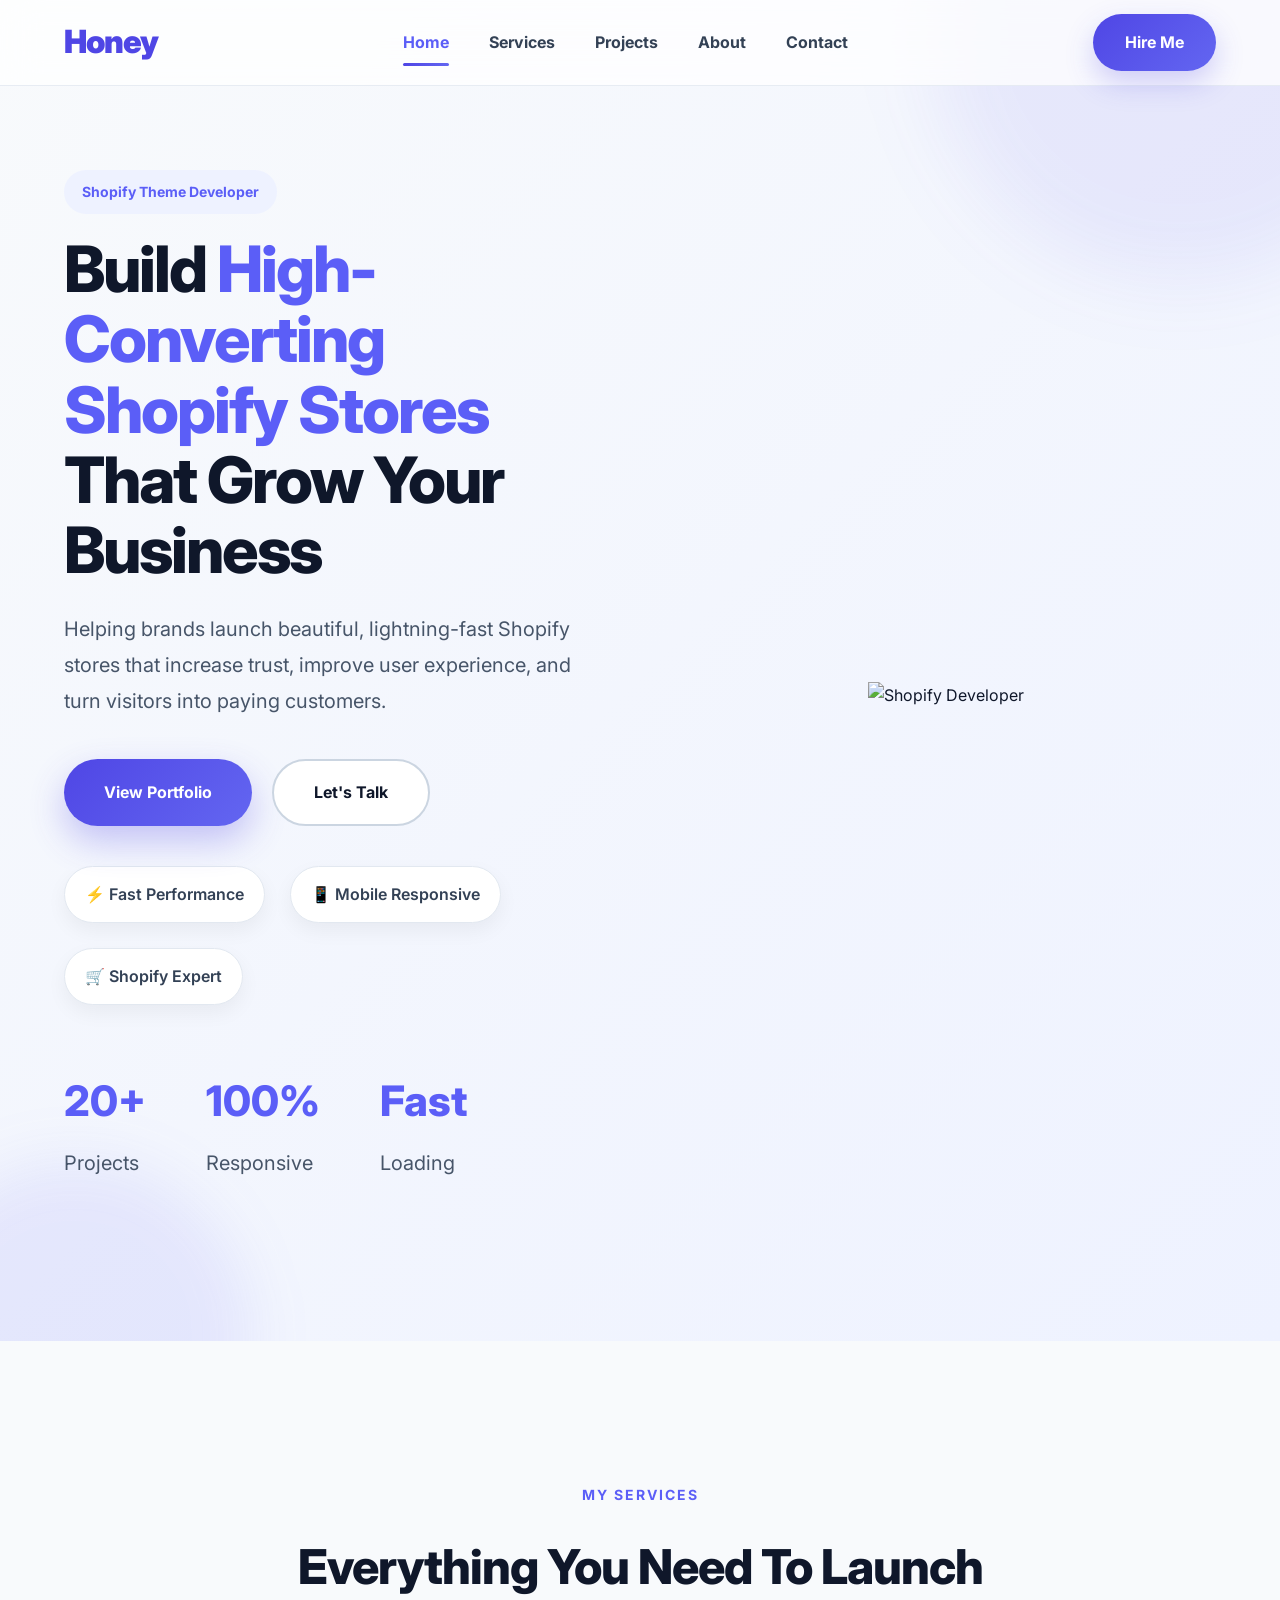
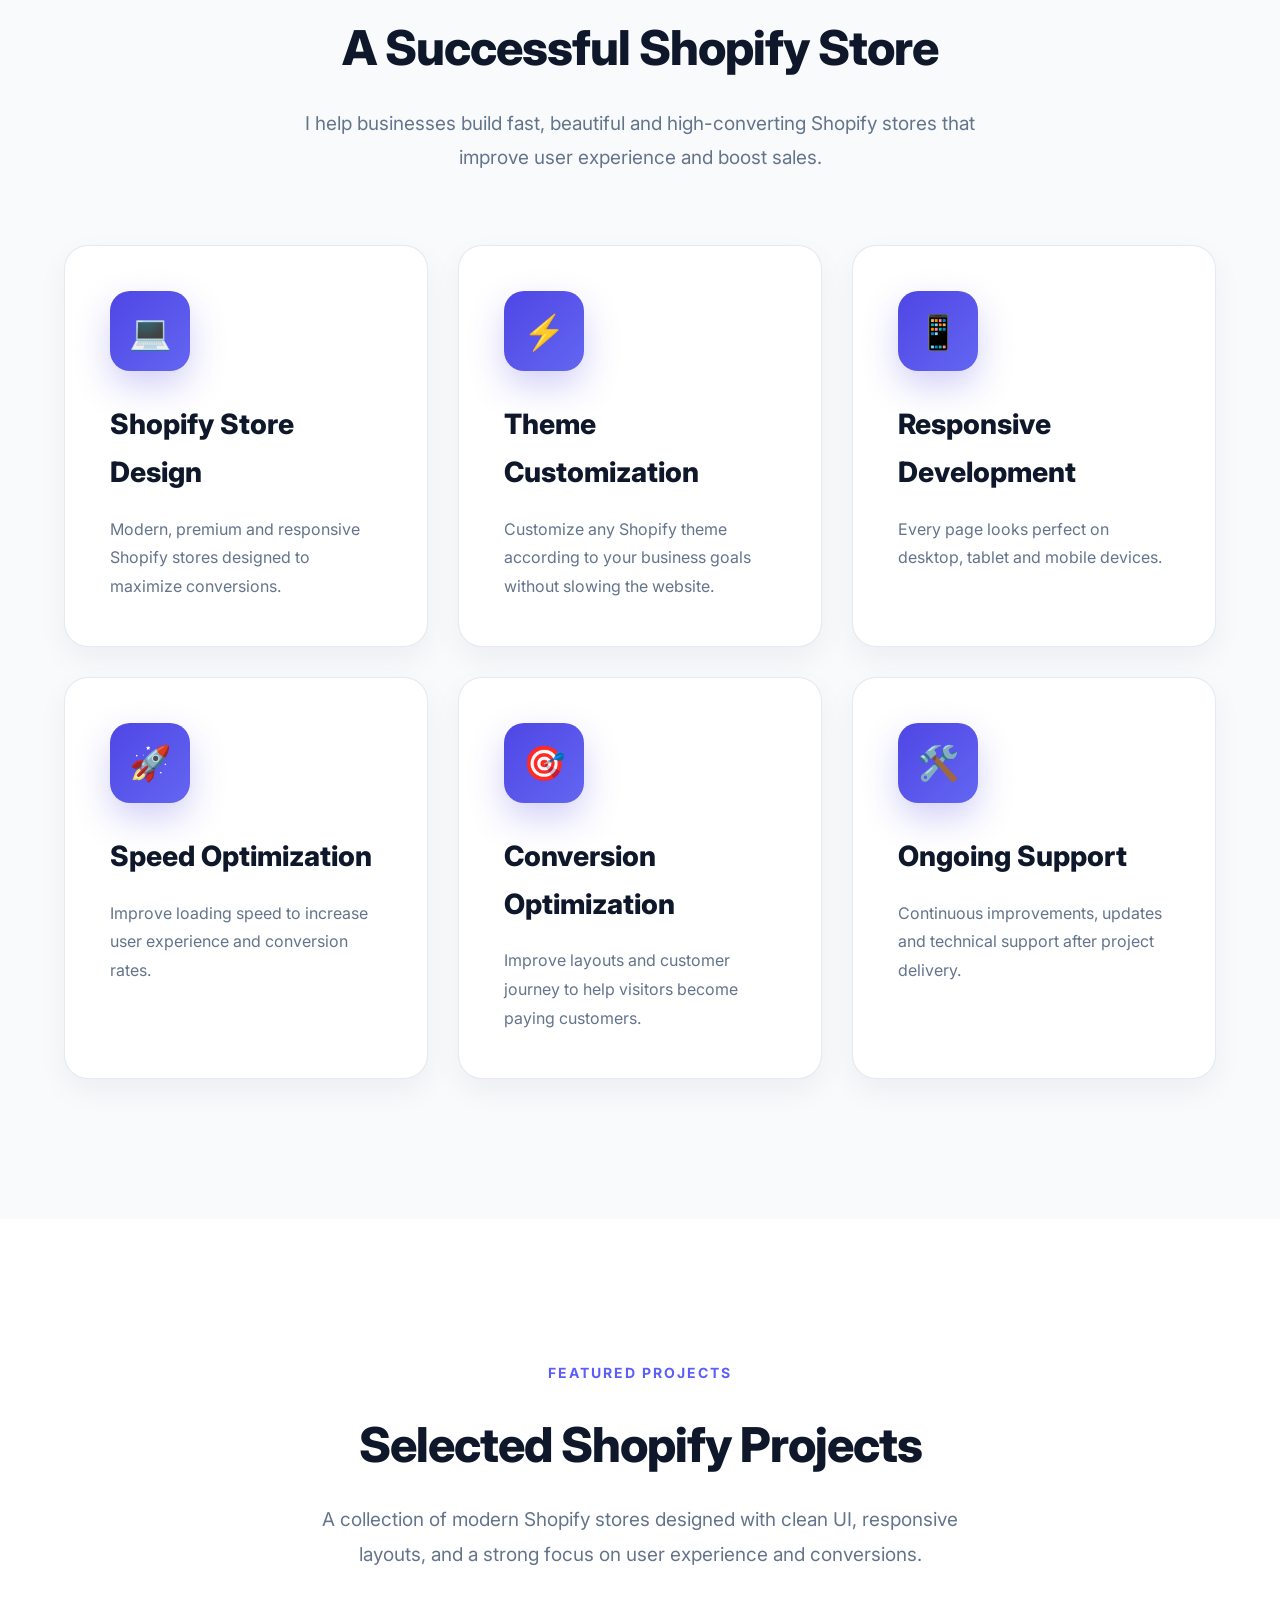
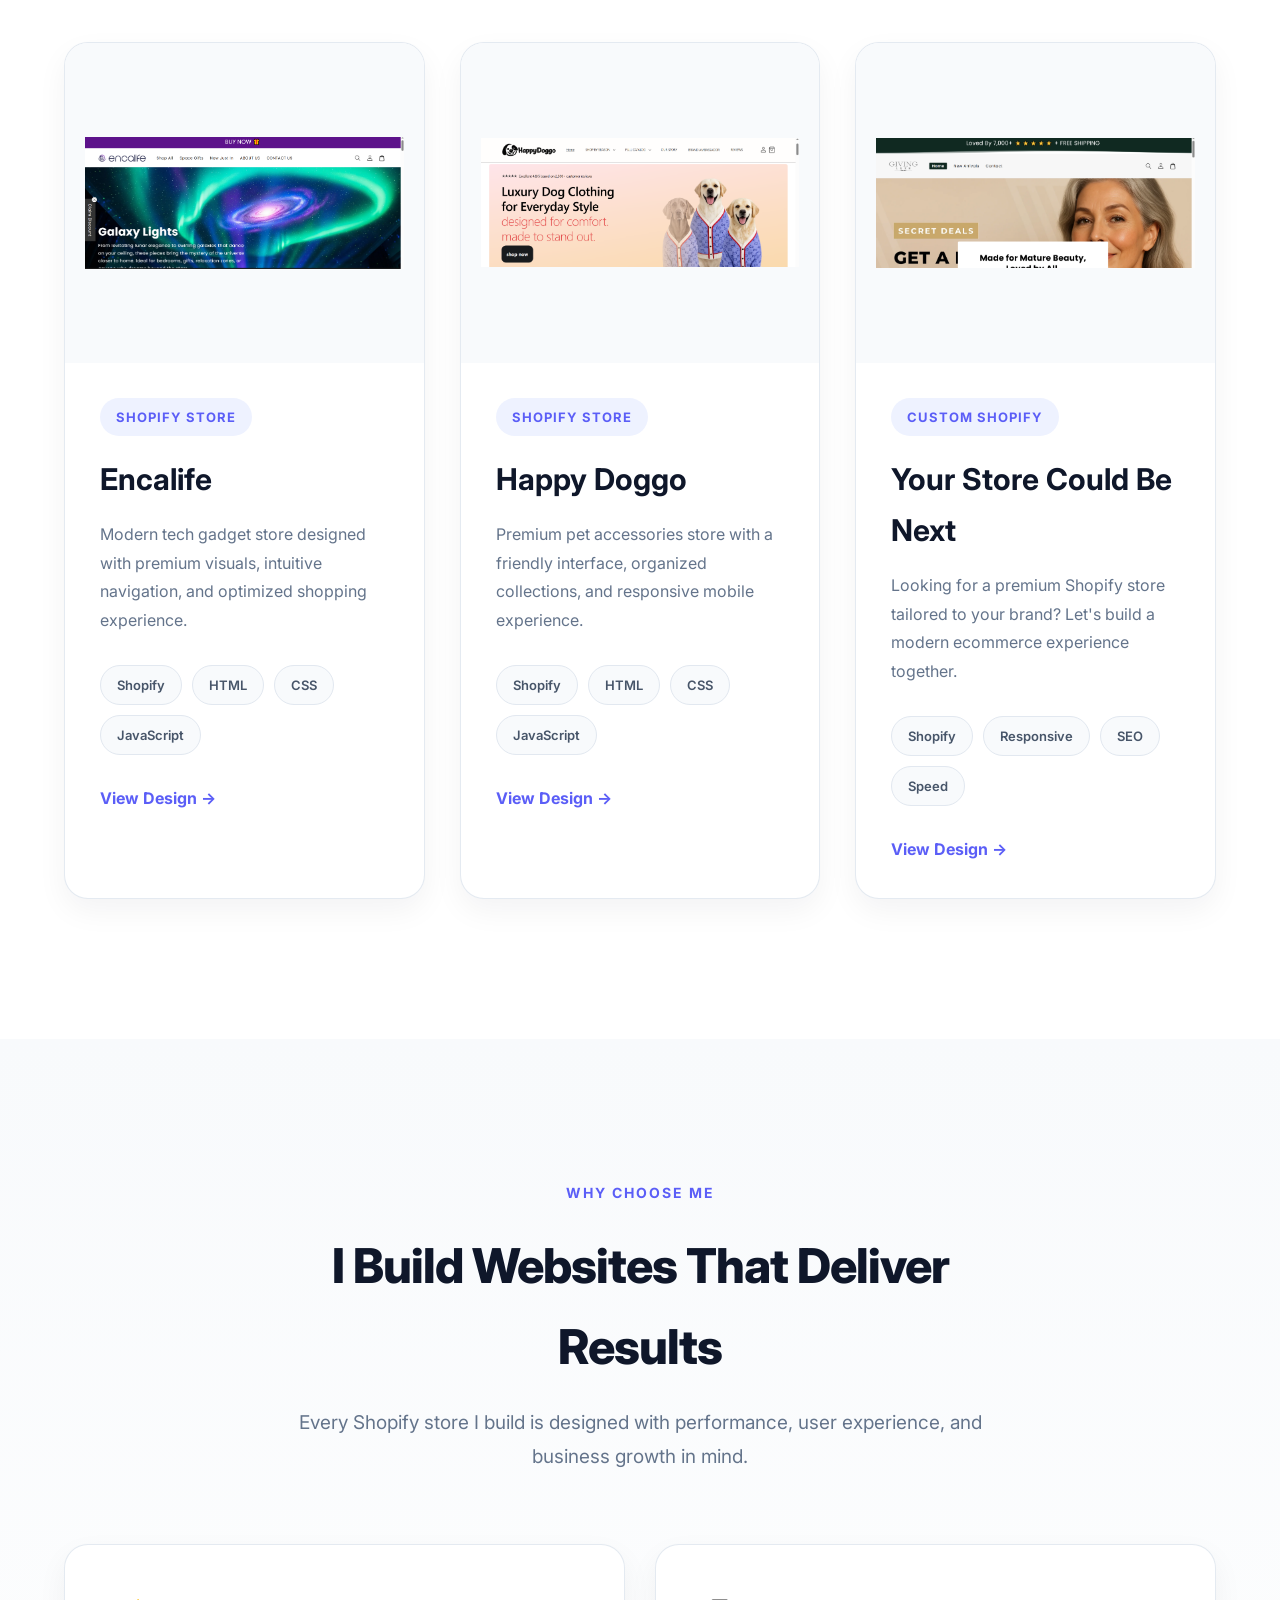
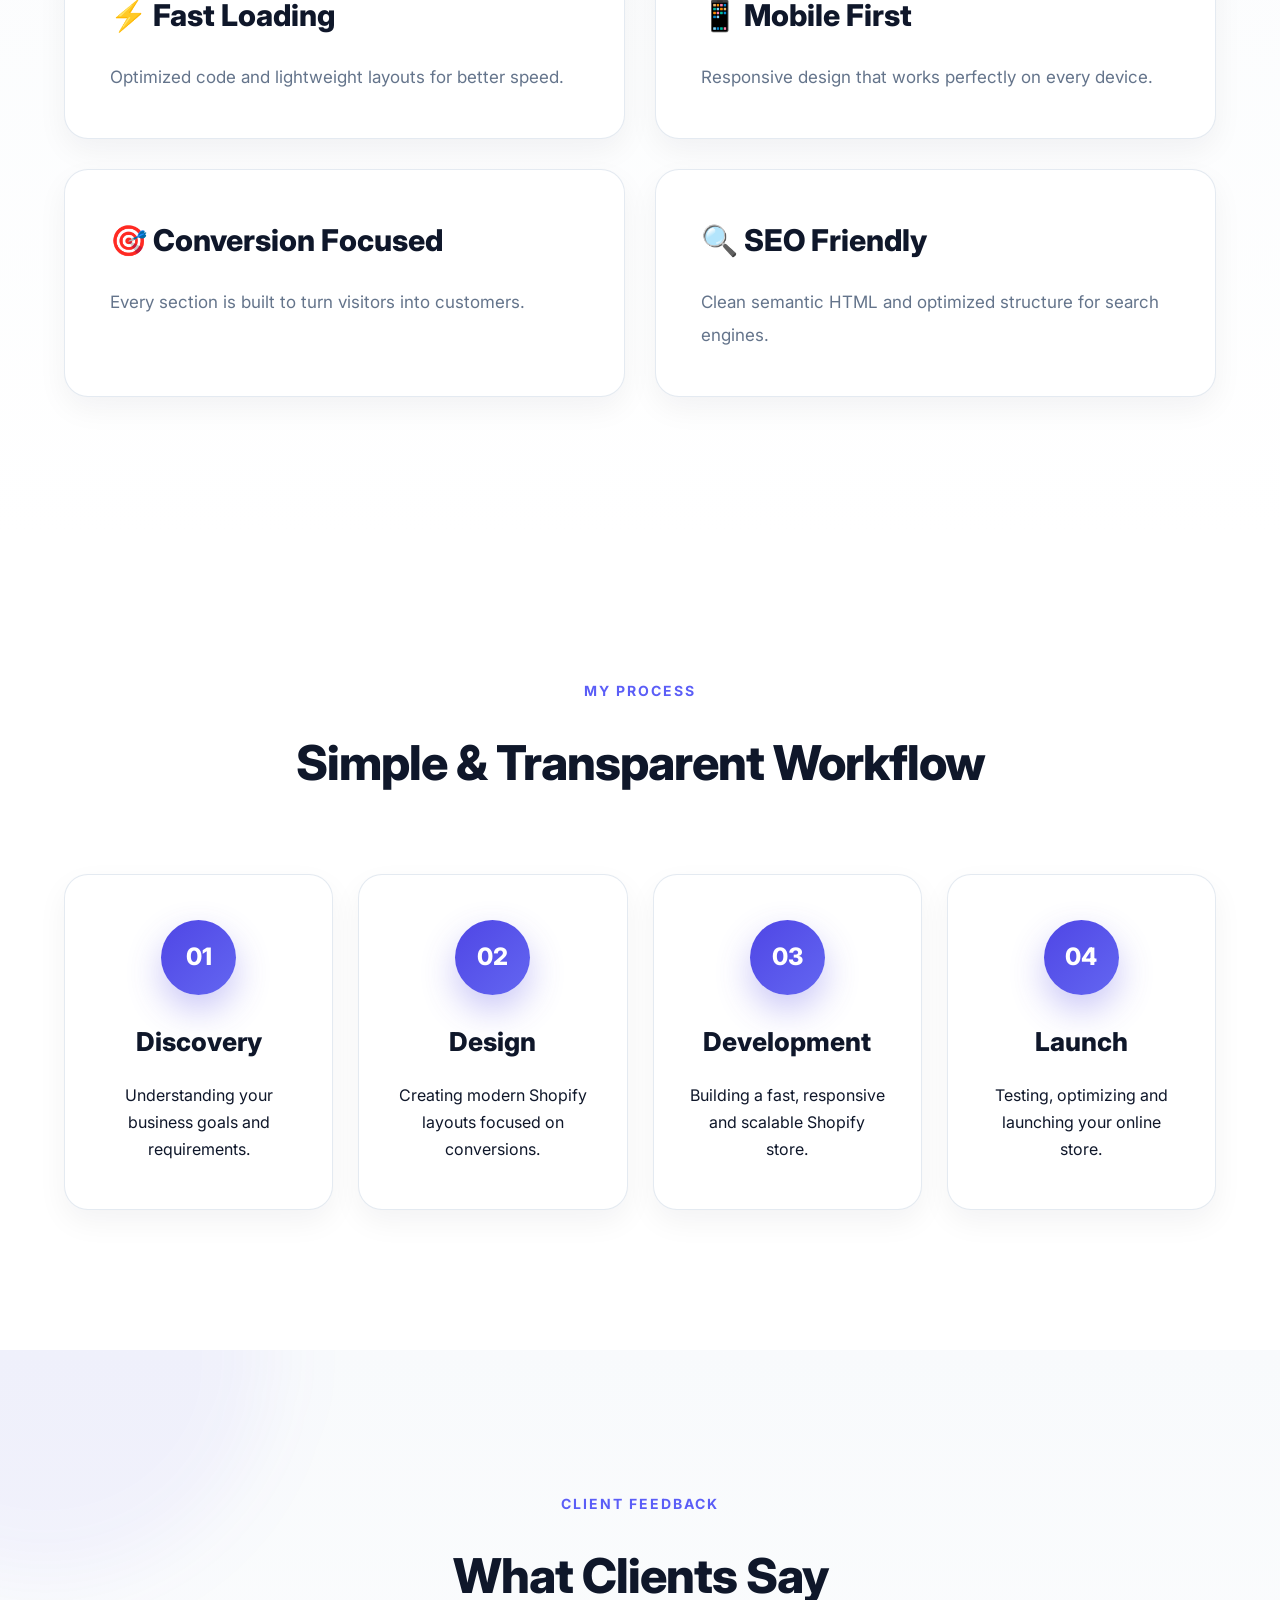
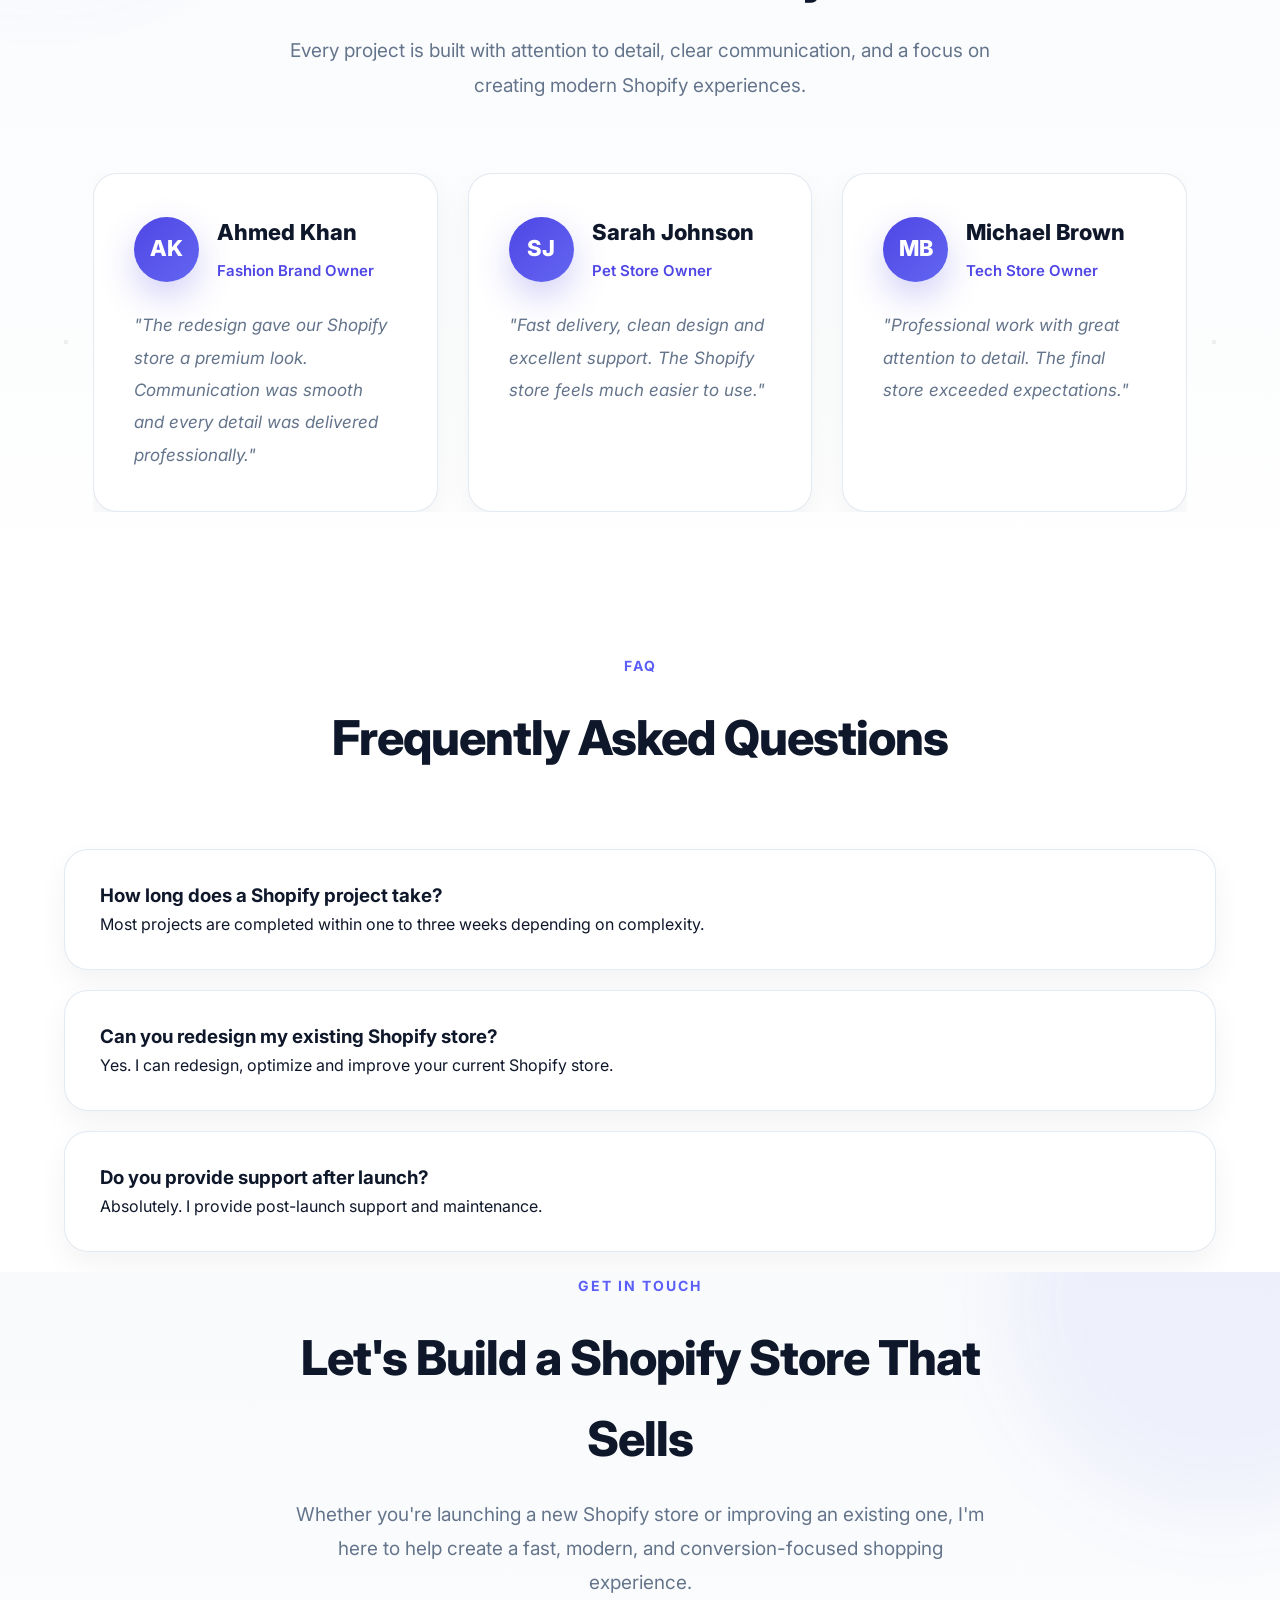
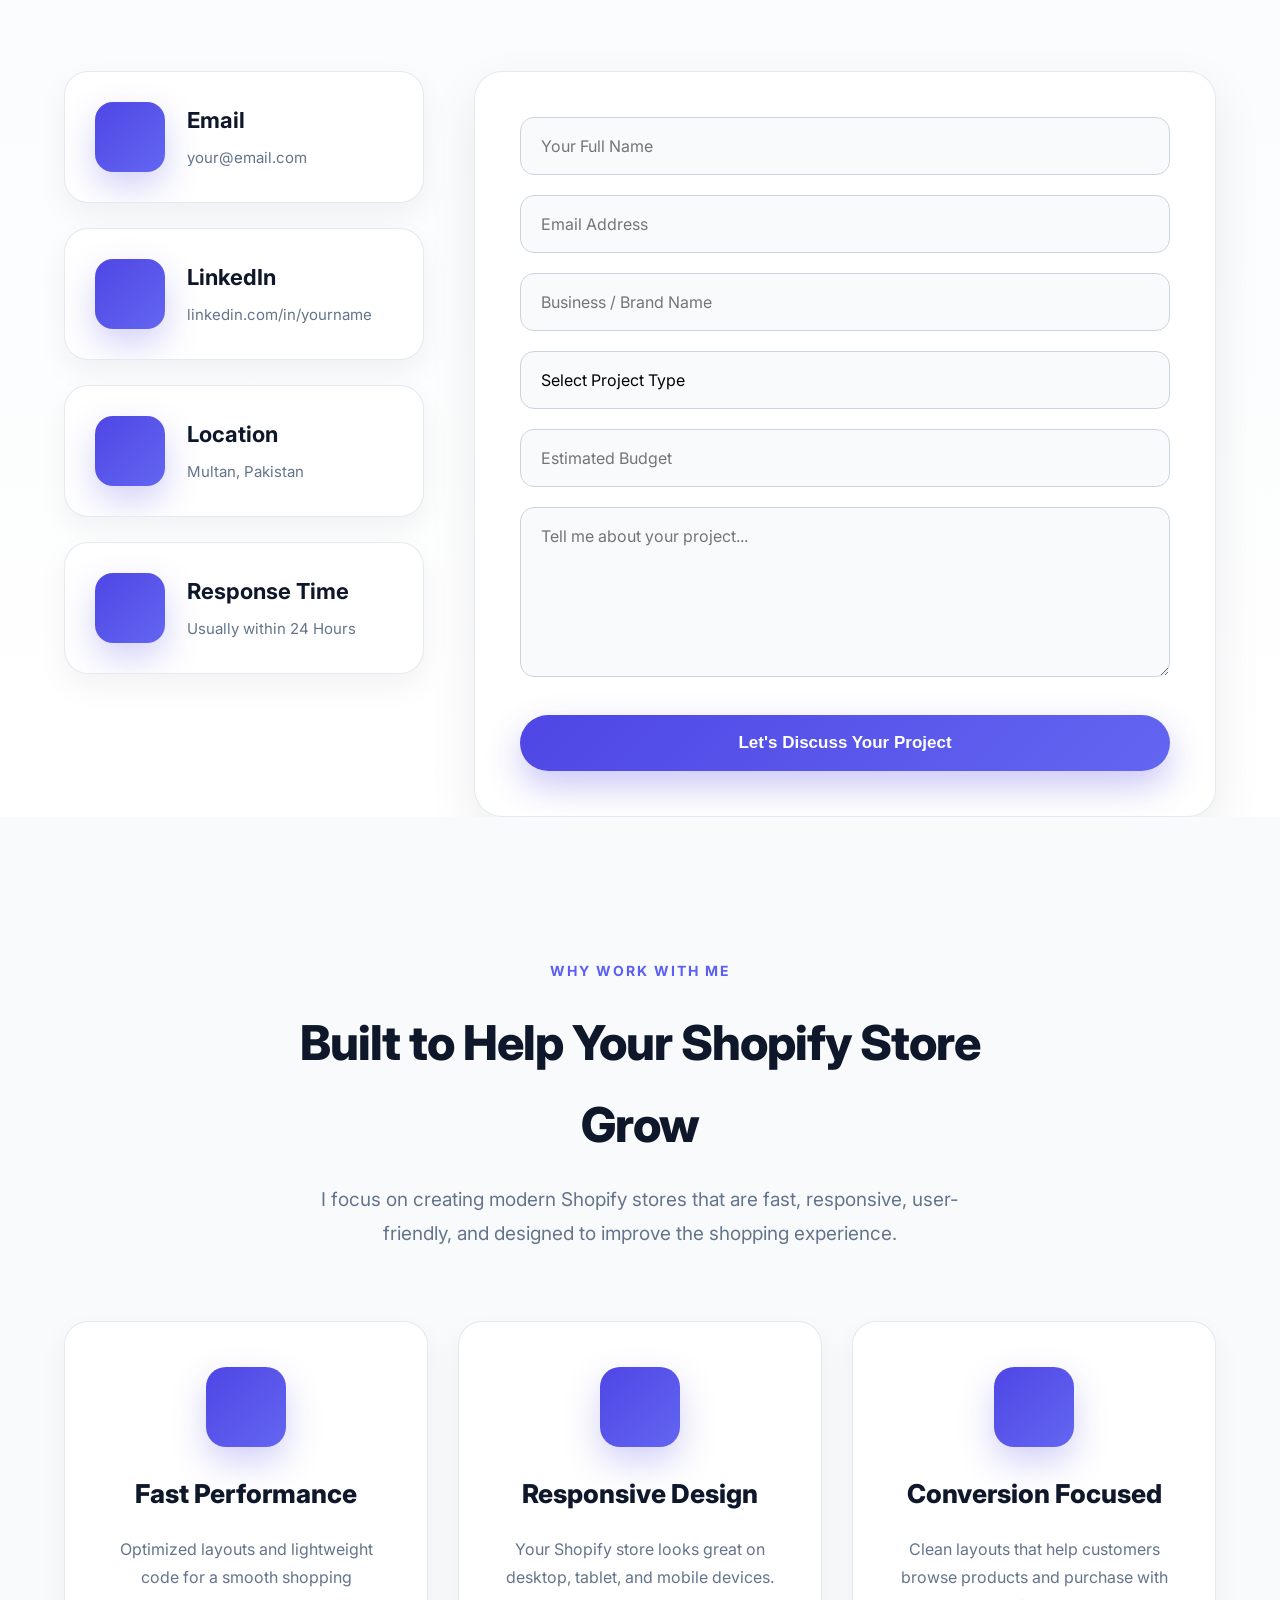
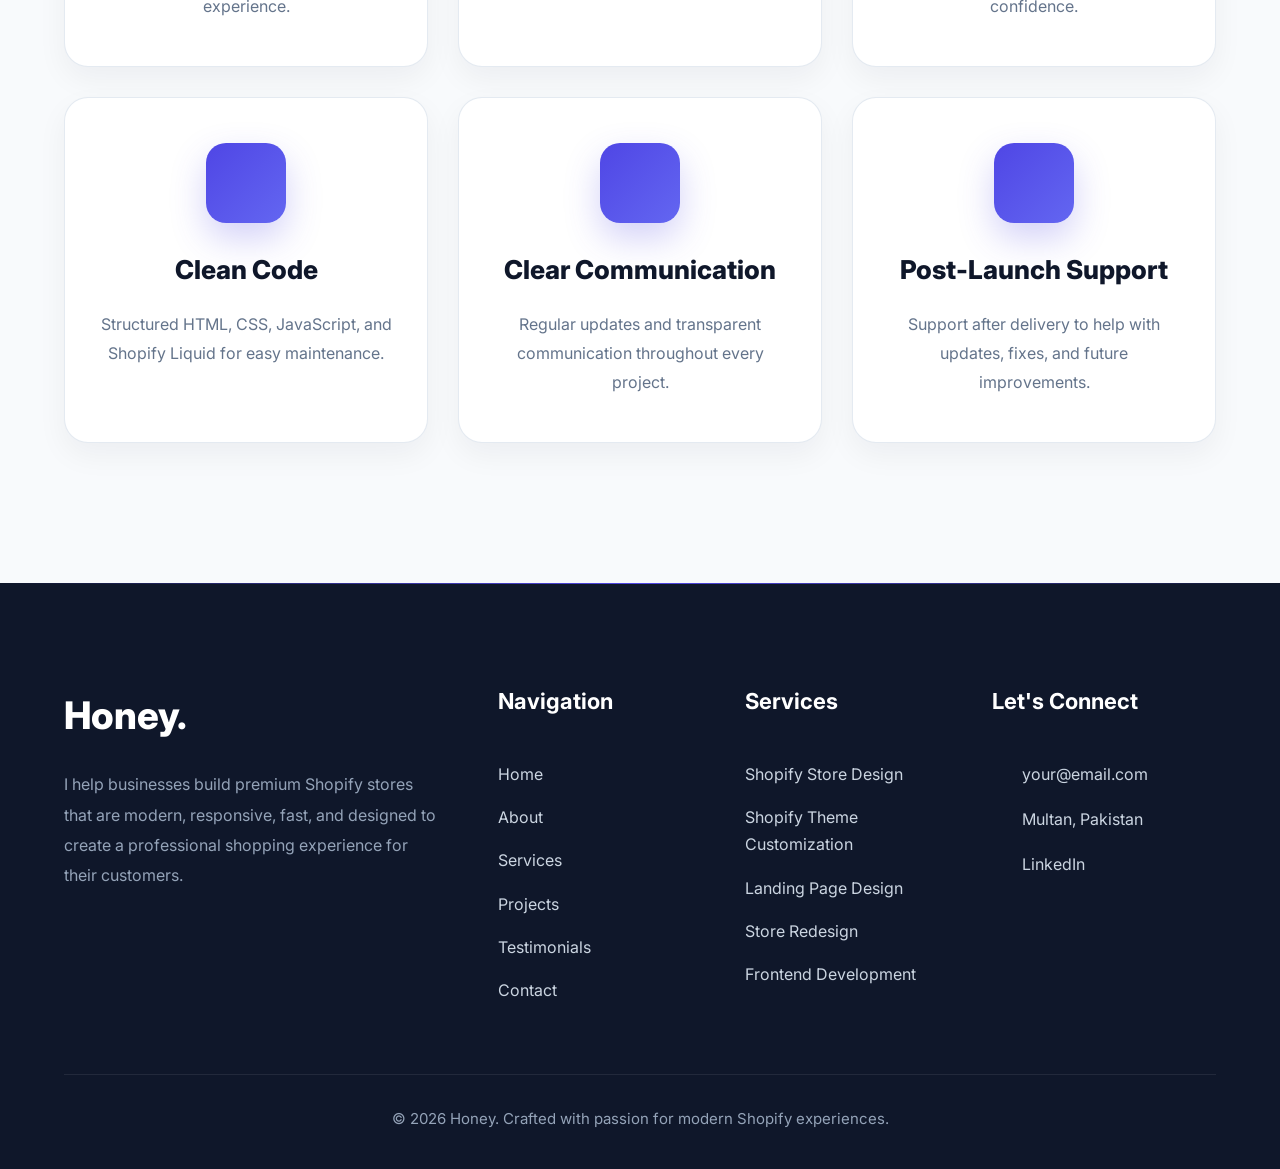
==== index.html @ 3058299a "Update index.html" ====
<!DOCTYPE html>
<html lang="en">
<head>
    <meta charset="UTF-8">
    <meta name="viewport" content="width=device-width, initial-scale=1.0">
    <title>Honey | Shopify Designer & Frontend Developer</title>

    <link rel="stylesheet" href="style.css">
    <link rel="stylesheet" href="responsive.css">
</head>

<body>

    <div class="progress-bar"></div>
    <!-- ==========================
     HEADER START
========================== -->

    <header class="header hero-nav">

    <nav class="navbar">

        <div class="container">

            <a href="#" class="logo">
                Honey
            </a>

            <ul class="nav-links">

                <li><a href="#home">Home</a></li>

                <li><a href="#services">Services</a></li>

                <li><a href="#projects">Projects</a></li>

                <li><a href="#about">About</a></li>

                <li><a href="#contact">Contact</a></li>

            </ul>
            <div class="menu-toggle" aria-label="Toggle navigation">

    <span></span>

    <span></span>

    <span></span>

</div>

            <a href="#contact" class="hire-btn">
                Hire Me
            </a>

        </div>

    </nav>

</header>
<!-- ==========================
     HEADER END
========================== -->

<!-- ==========================
     HERO SECTION START
========================== -->
<section class="hero reveal" id="home">

    <div class="container hero-container">

        <div class="hero-content hero-left">

            <span class="hero-tag">
                Shopify Theme Developer
            </span>
           <h1>
           Build
           <span>High-Converting Shopify Stores</span>
           That Grow Your Business
          </h1>

            <p>

               Helping brands launch beautiful, lightning-fast Shopify stores that increase trust, improve user experience, and turn visitors into paying customers.

            </p>

            <div class="hero-buttons">
                <a href="#projects" class="primary-btn">

                    View Portfolio

                  </a>

                <a href="#contact" class="secondary-btn">
                 Let's Talk

                </a>


            </div>
            <div class="hero-features">

    <span>⚡ Fast Performance</span>

    <span>📱 Mobile Responsive</span>

    <span>🛒 Shopify Expert</span>

             </div>
<div class="hero-stats">

    <div class="stat">

        <h3>20+</h3>

        <p>Projects</p>

    </div>

    <div class="stat">

        <h3>100%</h3>

        <p>Responsive</p>

    </div>

    <div class="stat">

        <h3>Fast</h3>

        <p>Loading</p>

    </div>

</div>
        </div>

        <div class="hero-image hero-right">

            <img src="91opymp0piL._SL1500_.jpg"
                 alt="Shopify Developer">

        </div>

    </div>

</section>
<!-- ==========================
     HERO SECTION END
========================== -->

<!-- ==========================
     SERVICES SECTION START
========================== -->

<section class="services section reveal" id="services">

    <div class="container">

        <div class="section-title">

            <span>MY SERVICES</span>

            <h2>
                Everything You Need To Launch A Successful Shopify Store
            </h2>

            <p>

                I help businesses build fast, beautiful and high-converting Shopify stores that improve user experience and boost sales.

            </p>

        </div>

        <div class="services-grid">

            <div class="service-card card">

                <div class="service-icon">
                    💻
                </div>

                <h3>Shopify Store Design</h3>

                <p>

                    Modern, premium and responsive Shopify stores designed to maximize conversions.

                </p>

            </div>

            <div class="service-card card">

                <div class="service-icon">
                    ⚡
                </div>

                <h3>Theme Customization</h3>

                <p>

                    Customize any Shopify theme according to your business goals without slowing the website.

                </p>

            </div>

            <div class="service-card card">

                <div class="service-icon">
                    📱
                </div>

                <h3>Responsive Development</h3>

                <p>

                    Every page looks perfect on desktop, tablet and mobile devices.

                </p>

            </div>

           <div class="service-card card">

                <div class="service-icon">
                    🚀
                </div>

                <h3>Speed Optimization</h3>

                <p>

                    Improve loading speed to increase user experience and conversion rates.

                </p>

            </div>

            <div class="service-card card">

                <div class="service-icon">
                    🎯
                </div>

                <h3>Conversion Optimization</h3>

                <p>

                    Improve layouts and customer journey to help visitors become paying customers.

                </p>

            </div>

            <div class="service-card card">

                <div class="service-icon">
                    🛠️
                </div>

                <h3>Ongoing Support</h3>

                <p>

                    Continuous improvements, updates and technical support after project delivery.

                </p>

            </div>

        </div>

    </div>

</section>

<!-- ==========================
     SERVICES SECTION END
========================== -->
<!-- ==========================
     PROJECTS SECTION START
========================== -->

<section class="projects section reveal" id="projects">

    <div class="container">

        <div class="section-title">

            <span>FEATURED PROJECTS</span>

            <h2>Selected Shopify Projects</h2>

            <p>
                A collection of modern Shopify stores designed with clean UI, responsive layouts, and a strong focus on user experience and conversions.
            </p>

        </div>

        <div class="projects-grid">

            <!-- Project 1 -->

            <div class="project-card card">

                <div class="project-image">
                    <img src="images/Encalife-home.png" alt="Encalife Store">
                </div>

                <div class="project-content">

                    <span class="project-category">SHOPIFY STORE</span>

                    <h3>Encalife</h3>

                    <p>
                        Modern tech gadget store designed with premium visuals, intuitive navigation, and optimized shopping experience.
                    </p>

                    <div class="project-tech">
                        <span>Shopify</span>
                        <span>HTML</span>
                        <span>CSS</span>
                        <span>JavaScript</span>
                    </div>

                <a href="encalife.html" class="project-link">
                      View Design →
                 </a>

                </div>

            </div>

            <!-- Project 2 -->

            <div class="project-card card">

                <div class="project-image">
                    <img src="images/Happydoggo-home.png" alt="Happy Doggo Store">
                </div>

                <div class="project-content">

                    <span class="project-category">SHOPIFY STORE</span>

                    <h3>Happy Doggo</h3>

                    <p>
                        Premium pet accessories store with a friendly interface, organized collections, and responsive mobile experience.
                    </p>

                    <div class="project-tech">
                        <span>Shopify</span>
                        <span>HTML</span>
                        <span>CSS</span>
                        <span>JavaScript</span>
                    </div>

                    <a href="happy-doggo.html" class="project-link">
                        View Design →
                    </a>

                </div>

            </div>

            <!-- Project 3 -->

            <div class="project-card card">

                <div class="project-image">
                    <img src="images/lux-home.png" alt="Custom Shopify Store">
                </div>

                <div class="project-content">

                    <span class="project-category">CUSTOM SHOPIFY</span>

                    <h3>Your Store Could Be Next</h3>

                    <p>
                        Looking for a premium Shopify store tailored to your brand? Let's build a modern ecommerce experience together.
                    </p>

                    <div class="project-tech">
                        <span>Shopify</span>
                        <span>Responsive</span>
                        <span>SEO</span>
                        <span>Speed</span>
                    </div>

                    <a href="custom-store.html" class="project-link">
                        View Design →
                    </a>

                </div>

            </div>

        </div>

    </div>

</section>

<!-- ==========================
     PROJECTS SECTION END
========================== -->
<!-- ==========================
     WHY CHOOSE ME SECTION START
========================== -->

<section class="why-me reveal" id="about">

    <div class="container">

        <div class="section-title">

            <span>WHY CHOOSE ME</span>

            <h2>I Build Websites That Deliver Results</h2>

            <p>
                Every Shopify store I build is designed with performance, user experience, and business growth in mind.
            </p>

        </div>

        <div class="why-grid">

            <div class="why-box card">

                <h3>⚡ Fast Loading</h3>

                <p>
                    Optimized code and lightweight layouts for better speed.
                </p>

            </div>

            <div class="why-box card">

                <h3>📱 Mobile First</h3>

                <p>
                    Responsive design that works perfectly on every device.
                </p>

            </div>

            <div class="why-box card">

                <h3>🎯 Conversion Focused</h3>

                <p>
                    Every section is built to turn visitors into customers.
                </p>

            </div>

            <div class="why-box card">

                <h3>🔍 SEO Friendly</h3>

                <p>
                    Clean semantic HTML and optimized structure for search engines.
                </p>

            </div>

        </div>

    </div>

</section>

<!-- ==========================
     WHY CHOOSE ME SECTION END
========================== -->
<!-- ==========================
     PROCESS SECTION START
========================== -->

<section class="process reveal">

    <div class="container">

        <div class="section-title">

            <span>MY PROCESS</span>

            <h2>Simple & Transparent Workflow</h2>

        </div>

        <div class="process-grid">

            <div class="step card">

                <span>01</span>

                <h3>Discovery</h3>

                <p>Understanding your business goals and requirements.</p>

            </div>

            <div class="step card">

                <span>02</span>

                <h3>Design</h3>

                <p>Creating modern Shopify layouts focused on conversions.</p>

            </div>

            <div class="step card">

                <span>03</span>

                <h3>Development</h3>

                <p>Building a fast, responsive and scalable Shopify store.</p>

            </div>

            <div class="step card">

                <span>04</span>

                <h3>Launch</h3>

                <p>Testing, optimizing and launching your online store.</p>

            </div>

        </div>

    </div>

</section>

<!-- ==========================
     PROCESS SECTION END
========================== -->
<!-- ==========================
     TESTIMONIALS
========================== -->

<section class="testimonials reveal" id="testimonials">

    <div class="container">

        <div class="section-title">

            <span>CLIENT FEEDBACK</span>

            <h2>What Clients Say</h2>

            <p>
                Every project is built with attention to detail, clear communication,
                and a focus on creating modern Shopify experiences.
            </p>

        </div>

        <div class="testimonial-slider">

            <button class="testimonial-btn prev">
                <i class="fa-solid fa-chevron-left"></i>
            </button>

            <div class="testimonial-track">

                <!-- Card 1 -->

                <div class="testimonial-card card">

                    <div class="testimonial-profile">

                        <div class="avatar">AK</div>

                        <div>

                            <h4>Ahmed Khan</h4>

                            <span>Fashion Brand Owner</span>

                        </div>

                    </div>

                    <p>

                        "The redesign gave our Shopify store a premium look. Communication was smooth and every detail was delivered professionally."

                    </p>

                </div>

                <!-- Card 2 -->

                <div class="testimonial-card card">

                    <div class="testimonial-profile">

                        <div class="avatar">SJ</div>

                        <div>

                            <h4>Sarah Johnson</h4>

                            <span>Pet Store Owner</span>

                        </div>

                    </div>

                    <p>

                        "Fast delivery, clean design and excellent support. The Shopify store feels much easier to use."

                    </p>

                </div>

                <!-- Card 3 -->

                <div class="testimonial-card card">

                    <div class="testimonial-profile">

                        <div class="avatar">MB</div>

                        <div>

                            <h4>Michael Brown</h4>

                            <span>Tech Store Owner</span>

                        </div>

                    </div>

                    <p>

                        "Professional work with great attention to detail. The final store exceeded expectations."

                    </p>

                </div>

                <!-- Card 4 -->

                <div class="testimonial-card card">

                    <div class="testimonial-profile">

                        <div class="avatar">ER</div>

                        <div>

                            <h4>Emily Roberts</h4>

                            <span>Beauty Brand</span>

                        </div>

                    </div>

                    <p>

                        "Modern UI, responsive layout and excellent communication throughout the project."

                    </p>

                </div>

                <!-- Card 5 -->

                <div class="testimonial-card card">

                    <div class="testimonial-profile">

                        <div class="avatar">DT</div>

                        <div>

                            <h4>David Thomas</h4>

                            <span>Home Decor Store</span>

                        </div>

                    </div>

                    <p>

                        "Everything was delivered on time. The design looks clean and customers love the new layout."

                    </p>

                </div>

                <!-- Card 6 -->

                <div class="testimonial-card card">

                    <div class="testimonial-profile">

                        <div class="avatar">OL</div>

                        <div>

                            <h4>Olivia Lewis</h4>

                            <span>Lifestyle Store</span>

                        </div>

                    </div>

                    <p>

                        "Highly professional from start to finish. I would happily work together again."

                    </p>

                </div>

            </div>

            <button class="testimonial-btn next">
                <i class="fa-solid fa-chevron-right"></i>
            </button>

        </div>

        <div class="testimonial-dots">

            <span class="active"></span>
            <span></span>
            <span></span>
            <span></span>
            <span></span>
            <span></span>

        </div>

    </div>

</section>
<!-- ==========================
     TESTIMONIALS SECTION END
========================== -->
<!-- ==========================
     FAQ SECTION START
========================== -->

<section class="faq reveal">

    <div class="container">

        <div class="section-title">

            <span>FAQ</span>

            <h2>Frequently Asked Questions</h2>

        </div>

        <div class="faq-item card">

            <h3>How long does a Shopify project take?</h3>

            <p>Most projects are completed within one to three weeks depending on complexity.</p>

        </div>

        <div class="faq-item card">

            <h3>Can you redesign my existing Shopify store?</h3>

            <p>Yes. I can redesign, optimize and improve your current Shopify store.</p>

        </div>

        <div class="faq-item card">

            <h3>Do you provide support after launch?</h3>

            <p>Absolutely. I provide post-launch support and maintenance.</p>

        </div>

    </div>

</section>

<!-- ==========================
     FAQ SECTION END
========================== -->
<!-- ==========================
     CONTACT SECTION START
========================== -->

<section class="contact reveal" id="contact">

    <div class="container">

        <div class="section-title">

            <span>GET IN TOUCH</span>

            <h2>Let's Build a Shopify Store That Sells</h2>

            <p>
                Whether you're launching a new Shopify store or improving an existing one,
                I'm here to help create a fast, modern, and conversion-focused shopping experience.
            </p>

        </div>

        <div class="contact-wrapper">

            <!-- Contact Info -->

            <div class="contact-info">

                <div class="contact-card card">

                    <div class="contact-icon">

                        <i class="fa-solid fa-envelope"></i>

                    </div>

                    <div>

                        <h3>Email</h3>

                        <p>your@email.com</p>

                    </div>

                </div>

                <div class="contact-card card">

                    <div class="contact-icon">

                        <i class="fa-brands fa-linkedin-in"></i>

                    </div>

                    <div>

                        <h3>LinkedIn</h3>

                        <p>linkedin.com/in/yourname</p>

                    </div>

                </div>

                <div class="contact-card card">

                    <div class="contact-icon">

                        <i class="fa-solid fa-location-dot"></i>

                    </div>

                    <div>

                        <h3>Location</h3>

                        <p>Multan, Pakistan</p>

                    </div>

                </div>

                <div class="contact-card card">

                    <div class="contact-icon">

                        <i class="fa-solid fa-clock"></i>

                    </div>

                    <div>

                        <h3>Response Time</h3>

                        <p>Usually within 24 Hours</p>

                    </div>

                </div>

            </div>

            <!-- Contact Form -->

            <form class="contact-form">

                <input
                    type="text"
                    placeholder="Your Full Name"
                    required
                >

                <input
                    type="email"
                    placeholder="Email Address"
                    required
                >

                <input
                    type="text"
                    placeholder="Business / Brand Name"
                >

                <select>

                    <option selected disabled>
                        Select Project Type
                    </option>

                    <option>Shopify Store Design</option>

                    <option>Shopify Store Redesign</option>

                    <option>Landing Page</option>

                    <option>Custom Shopify Section</option>

                    <option>Theme Customization</option>

                    <option>Other</option>

                </select>

                <input
                    type="text"
                    placeholder="Estimated Budget"
                >

                <textarea
                    rows="6"
                    placeholder="Tell me about your project..."
                    required
                ></textarea>

                <button
                    type="submit"
                    class="primary-btn"
                >

                    Let's Discuss Your Project

                </button>

            </form>

        </div>

    </div>

</section>

<!-- ==========================
     CONTACT SECTION END
========================== -->
<!-- ==========================
     WHY CLIENTS CHOOSE ME
========================== -->

<section class="trust section reveal">

    <div class="container">

        <div class="section-title">

            <span>WHY WORK WITH ME</span>

            <h2>Built to Help Your Shopify Store Grow</h2>

            <p>
                I focus on creating modern Shopify stores that are fast, responsive,
                user-friendly, and designed to improve the shopping experience.
            </p>

        </div>

        <div class="trust-grid">

            <div class="trust-card card">
                <i class="fa-solid fa-bolt"></i>
                <h3>Fast Performance</h3>
                <p>Optimized layouts and lightweight code for a smooth shopping experience.</p>
            </div>

            <div class="trust-card card">
                <i class="fa-solid fa-mobile-screen-button"></i>
                <h3>Responsive Design</h3>
                <p>Your Shopify store looks great on desktop, tablet, and mobile devices.</p>
            </div>

            <div class="trust-card card">
                <i class="fa-solid fa-cart-shopping"></i>
                <h3>Conversion Focused</h3>
                <p>Clean layouts that help customers browse products and purchase with confidence.</p>
            </div>

            <div class="trust-card card">
                <i class="fa-solid fa-code"></i>
                <h3>Clean Code</h3>
                <p>Structured HTML, CSS, JavaScript, and Shopify Liquid for easy maintenance.</p>
            </div>

            <div class="trust-card card">
                <i class="fa-solid fa-comments"></i>
                <h3>Clear Communication</h3>
                <p>Regular updates and transparent communication throughout every project.</p>
            </div>

            <div class="trust-card card">
                <i class="fa-solid fa-headset"></i>
                <h3>Post-Launch Support</h3>
                <p>Support after delivery to help with updates, fixes, and future improvements.</p>
            </div>

        </div>

    </div>

</section>

<!-- ==========================
     FOOTER
========================== -->

<footer class="footer reveal">

    <div class="container">

        <div class="footer-grid">

            <!-- About -->

            <div class="footer-about">

                <h2>Honey.</h2>

                <p>

                    I help businesses build premium Shopify stores that are modern,
                    responsive, fast, and designed to create a professional shopping
                    experience for their customers.

                </p>

            </div>

            <!-- Navigation -->

            <div class="footer-links">

                <h3>Navigation</h3>

                <a href="#home">Home</a>

                <a href="#about">About</a>

                <a href="#services">Services</a>

                <a href="#projects">Projects</a>

                <a href="#testimonials">Testimonials</a>

                <a href="#contact">Contact</a>

            </div>

            <!-- Services -->

            <div class="footer-services">

                <h3>Services</h3>

                <a >Shopify Store Design</a>

                <a >Shopify Theme Customization</a>

                <a >Landing Page Design</a>

                <a >Store Redesign</a>

                <a >Frontend Development</a>

            </div>

            <!-- Contact -->

            <div class="footer-contact">

                <h3>Let's Connect</h3>

                <a href="mailto:your@email.com">

                    <i class="fa-solid fa-envelope"></i>

                    your@email.com

                </a>

                <p>

                    <i class="fa-solid fa-location-dot"></i>

                    Multan, Pakistan

                </p>

                <a href="https://www.linkedin.com/" target="_blank">

                    <i class="fa-brands fa-linkedin"></i>

                    LinkedIn

                </a>

            </div>

        </div>

        <div class="footer-bottom">

            <p>

                © 2026 Honey. Crafted with passion for modern Shopify experiences.

            </p>

        </div>

    </div>

</footer>

<!-- ==========================
     FOOTER END
========================== -->

    <script src="script.js"></script>

</body>
</html>
---- style.css ----
/* Global Styles */

/* ===========================
   GOOGLE FONT
=========================== */

@import url('https://fonts.googleapis.com/css2?family=Inter:wght@300;400;500;600;700;800;900&display=swap');


/* ===========================
   CSS VARIABLES
=========================== */

:root{

    --primary:#5B5EF7;
    --secondary:#0F172A;
    --white:#ffffff;
    --text:#475569;
    --light:#F8FAFC;
    --border:#E2E8F0;

    --container:1200px;

}


/* ===========================
   RESET
=========================== */

*{

    margin:0;
    padding:0;
    box-sizing:border-box;

}

html{

    scroll-behavior:smooth;

}


html{

    scroll-behavior:smooth;

}


body{

    font-family:'Inter',sans-serif;
    background:var(--white);
    color:var(--secondary);
    line-height:1.7;
    overflow-x:hidden;
}


img{

    max-width:100%;
    display:block;

}


a{

    text-decoration:none;

}


ul{

    list-style:none;

}


/* ===========================
   REUSABLE CONTAINER
=========================== */

.container{

    max-width:var(--container);

    width:90%;

    margin:auto;

}
/* ===========================
   REUSABLE UTILITIES
=========================== */

.section{
    padding:140px 0;
}

.grid-2{
    display:grid;
    grid-template-columns:repeat(2,1fr);
    gap:30px;
}

.grid-3{
    display:grid;
    grid-template-columns:repeat(3,1fr);
    gap:30px;
}

.flex-center{
    display:flex;
    align-items:center;
    justify-content:center;
}

.title-dark{
    color:#0F172A;
    font-weight:800;
}

.text-light{
    color:#64748B;
    line-height:1.8;
}

.radius-xl{
    border-radius:24px;
}

.shadow{
    box-shadow:0 12px 30px rgba(15,23,42,.05);
}

.transition{
    transition:.4s;
}
/* ===========================
   REUSABLE CLASSES
=========================== */

.section{

    padding:140px 0;

}

.card{

    background:#FFFFFF;

    border:1px solid rgba(226,232,240,.9);

    border-radius:24px;

    box-shadow:0 12px 30px rgba(15,23,42,.05);

    transition:.4s;

}

.card:hover{

    transform:translateY(-12px);

    box-shadow:0 30px 60px rgba(15,23,42,.15);

}

.btn{

    display:inline-flex;

    align-items:center;

    justify-content:center;

    border-radius:50px;

    font-weight:700;

    transition:.35s;

}

.grid-3{

    display:grid;

    grid-template-columns:repeat(3,1fr);

    gap:30px;

}

.grid-2{

    display:grid;

    grid-template-columns:repeat(2,1fr);

    gap:30px;

}
/* ===========================
   SCROLL PROGRESS BAR
=========================== */

.progress-bar{

    position:fixed;

    top:0;

    left:0;

    width:0%;

    height:4px;

    background:linear-gradient(90deg,#4F46E5,#8B5CF6);

    z-index:99999;

}

/* ===========================
   NAVBAR
=========================== */

.header{

    position:fixed;

    top:0;

    left:0;

    width:100%;

    background:rgba(255,255,255,.75);

    backdrop-filter:blur(18px);

    -webkit-backdrop-filter:blur(18px);

    border-bottom:1px solid rgba(226,232,240,.8);

    z-index:1000;

    transition:.35s;

}


.navbar{

    height:85px;

}


.navbar .container{

    display:flex;

    justify-content:space-between;

    align-items:center;

    height:100%;

}


.logo{

font-size:32px;

    font-weight:900;

    color:#4F46E5;

    letter-spacing:-1px;

    transition:.35s;

}
.logo:hover{

    transform:scale(1.05);

}


.nav-links{
display:flex;

    align-items:center;

    gap:40px;

}


.nav-links a{

color:#334155;

    font-weight:700;

    font-size:16px;

    position:relative;

    transition:.35s;

    padding:8px 0;

}

.nav-links a::after{

   content:"";

    position:absolute;

    left:50%;

    bottom:-6px;

    width:0;

    height:3px;

    border-radius:50px;

    background:linear-gradient(90deg,#4F46E5,#6366F1);

    transform:translateX(-50%);

    transition:.35s;

}

.nav-links a:hover::after{

    width:100%;

}


.nav-links a:hover{

    color:#4F46E5;

}

.nav-links a.active{

    color:var(--primary);

}

.nav-links a.active::after{

    width:100%;

}

.hire-btn{

    display:inline-flex;

    align-items:center;

    justify-content:center;

    background:linear-gradient(135deg,#4F46E5,#6366F1);

    color:#fff;

    padding:15px 32px;

    border-radius:50px;

    font-weight:700;

    transition:.35s;

    box-shadow:0 12px 28px rgba(79,70,229,.25);

}


.hire-btn:hover{

   transform:translateY(-5px);

    box-shadow:0 20px 40px rgba(79,70,229,.35);

}
/* ===========================
   HEADER SCROLL
=========================== */

.header.scrolled{

    background:rgba(255,255,255,.92);

    backdrop-filter:blur(18px);

    box-shadow:0 15px 40px rgba(15,23,42,.08);

}
/* =================================
   HERO ENTRANCE ANIMATION
================================= */

.hero-nav{

    opacity:0;

    transform:translateY(-30px);

    animation:navDrop .8s ease forwards;

}

.hero-left{

    opacity:0;

    transform:translateY(60px);

    animation:heroLeft 1s ease forwards;

    animation-delay:.4s;

}

.hero-right{

    opacity:0;

    transform:translateX(80px);

    animation:heroRight 1s ease forwards;

    animation-delay:.7s;

}

.hero-buttons{

    opacity:0;

    animation:fadeButtons 1s ease forwards;

    animation-delay:1s;

}

/* ===================== */

@keyframes navDrop{

from{

opacity:0;

transform:translateY(-30px);

}

to{

opacity:1;

transform:translateY(0);

}

}

/* ===================== */

@keyframes heroLeft{

from{

opacity:0;

transform:translateY(60px);

}

to{

opacity:1;

transform:translateY(0);

}

}

/* ===================== */

@keyframes heroRight{

from{

opacity:0;

transform:translateX(80px);

}

to{

opacity:1;

transform:translateX(0);

}

}

/* ===================== */

@keyframes fadeButtons{

from{

opacity:0;

}

to{

opacity:1;

}

}
/* ===========================
   HERO SECTION
=========================== */

.hero{

  padding:170px 0 120px;

    background:linear-gradient(135deg,#F8FAFC,#EEF2FF);

    overflow:hidden;

    position:relative;

}
.hero::before{

    content:"";

    position:absolute;

    width:500px;

    height:500px;

    background:rgba(79,70,229,.08);

    border-radius:50%;

    top:-220px;

    right:-150px;

    filter:blur(40px);

}

.hero::after{

    content:"";

    position:absolute;

    width:350px;

    height:350px;

    background:rgba(99,102,241,.10);

    border-radius:50%;

    bottom:-170px;

    left:-100px;

    filter:blur(30px);

}
.hero-container{

     display:grid;

    grid-template-columns:repeat(2,1fr);

    align-items:center;

    gap:70px;

    position:relative;

    z-index:2;

}

.hero-tag{

    display:inline-block;

    background:#EEF2FF;

    color:var(--primary);

    padding:10px 18px;

    border-radius:40px;

    font-size:14px;

    font-weight:700;

    margin-bottom:20px;

}

.hero h1{

   font-size:64px;

    line-height:1.1;

    margin-bottom:25px;

    color:#0F172A;

    font-weight:800;

    letter-spacing:-2px;


}

.hero p{
font-size:20px;

    color:#475569;

    line-height:1.8;

    margin-bottom:40px;

    max-width:550px;

}

.hero-buttons{

    display:flex;

    gap:20px;

}

.primary-btn{

    display:inline-flex;

    align-items:center;

    justify-content:center;

    background:linear-gradient(135deg,#4F46E5,#6366F1);

    color:#fff;

    padding:18px 40px;

    border-radius:50px;

    font-weight:700;

    transition:.35s;

    box-shadow:0 15px 35px rgba(79,70,229,.30);
}


.primary-btn:hover{

    transform:translateY(-6px);

    box-shadow:0 25px 45px rgba(79,70,229,.40);

}

.secondary-btn{

   display:inline-flex;

    align-items:center;

    justify-content:center;

    border:2px solid #CBD5E1;

    color:#0F172A;

    padding:18px 40px;

    border-radius:50px;

    font-weight:700;

    background:#fff;

    transition:.35s;
}
.secondary-btn:hover{

    background:#0F172A;

    color:white;

    border-color:#0F172A;


}

.hero-image{

    display:flex;

    justify-content:center;

}

.hero h1 span{

    color:var(--primary);

}

.hero-features{

    display:flex;

    gap:25px;

    margin-top:40px;

    flex-wrap:wrap;

}

.hero-features span{

   
    background:white;

    border:1px solid #E2E8F0;

    padding:14px 20px;

    border-radius:50px;

    font-weight:600;

    color:#334155;

    box-shadow:0 8px 20px rgba(0,0,0,.05);

    transition:.3s;

}
.hero-features span:hover{

    transform:translateY(-5px);

}
/* ===========================
   HERO STATS
=========================== */

.hero-stats{

   display:flex;

    gap:60px;

    margin-top:60px;

}

.stat h3{

    font-size:42px;

    color:var(--primary);

    font-weight:800;

}

.stat p{

    color:var(--text);

    margin-top:8px;

}
/* ===========================
   SERVICES SECTION
=========================== */

.services{

    background:#F8FAFC;

}

.section-title{

    text-align:center;

    max-width:700px;

    margin:0 auto 70px;

}

.section-title span{

    color:var(--primary);

    font-weight:700;

    letter-spacing:2px;

    font-size:14px;

}

.section-title h2{

     font-size:48px;

    margin:18px 0;

    font-weight:800;

    color:#0F172A;

    letter-spacing:-1px;


}

.section-title p{

    color:#64748B;

    font-size:19px;

    line-height:1.8;

}

.services-grid{

    display:grid;

    grid-template-columns:repeat(3,1fr);

    gap:30px;

}

.service-card{

    padding:45px;

}


.service-icon{

     width:80px;

    height:80px;

    background:linear-gradient(135deg,#4F46E5,#6366F1);

    color:white;

    display:flex;

    align-items:center;

    justify-content:center;

    border-radius:20px;

    font-size:34px;

    margin-bottom:30px;

    box-shadow:0 15px 35px rgba(79,70,229,.25);

    transition:.35s;

}
.service-card:hover .service-icon{

    transform:rotate(-8deg) scale(1.08);

}

.service-card h3{

     margin-bottom:18px;

    font-size:28px;

    font-weight:800;

    color:#0F172A;

}

.service-card p{

    color:#64748B;

    line-height:1.8;
}
/* ===========================
   PROJECTS SECTION
=========================== */
.projects{
    background:#fff;
}

.projects-grid{
    display:grid;
    grid-template-columns:repeat(3,1fr);
    gap:35px;
}

.project-card{
    overflow:hidden;
    border-radius:24px;
    background:#fff;
    transition:.4s;
}

.project-card:hover{
    transform:translateY(-12px);
}

/* Image */

.project-image{
    position:relative;
    height:260px;
    overflow:hidden;
}

.project-image img{
    width:100%;
    height:100%;
    object-fit:cover;
    transition:.6s;
}

.project-card:hover .project-image img{
    transform:scale(1.08);
}
.project-image{

    background:#f8fafc;

    padding:20px;

    display:flex;

    justify-content:center;

    align-items:center;

    height:320px;

    overflow:hidden;

}

.project-image img{

    width:100%;

    height:100%;

    object-fit:contain;

}

/* Content */

.project-content{
    padding:35px;
}

.project-category{
    display:inline-block;
    padding:8px 16px;
    margin-bottom:18px;
    border-radius:50px;
    background:#EEF2FF;
    color:var(--primary);
    font-size:13px;
    font-weight:700;
    letter-spacing:1px;
}

.project-content h3{
    font-size:30px;
    margin-bottom:15px;
    color:#0F172A;
}

.project-content p{
    color:#64748B;
    line-height:1.8;
    margin-bottom:30px;
}

/* Tech Stack */

.project-tech{
    display:flex;
    flex-wrap:wrap;
    gap:10px;
    margin-bottom:30px;
}

.project-tech span{
    padding:8px 16px;
    border-radius:50px;
    background:#F8FAFC;
    border:1px solid #E2E8F0;
    font-size:13px;
    font-weight:600;
    color:#475569;
    transition:.3s;
}

.project-tech span:hover{
    background:var(--primary);
    color:#fff;
    border-color:var(--primary);
}

/* Button */

.project-link{
    display:inline-flex;
    align-items:center;
    gap:8px;
    color:var(--primary);
    font-weight:700;
    transition:.35s;
}

.project-link:hover{
    gap:15px;
    color:#4338CA;
}
/* ===========================
   WHY CHOOSE ME
=========================== */

.why-me{

    padding:140px 0;

    background:linear-gradient(180deg,#F8FAFC,#FFFFFF);

}

.why-grid{

    display:grid;

    grid-template-columns:repeat(2,1fr);

    gap:30px;

}

.why-box{

    padding:45px;

}

.why-box h3{

     margin-bottom:20px;

    font-size:30px;

    font-weight:800;

    color:#0F172A;

}

.why-box p{

    color:#64748B;

    line-height:1.9;

    font-size:17px;
}
/* ===========================
   PROCESS
=========================== */

.process{

    padding:140px 0;

    background:#FFFFFF;
}

.process-grid{

    display:grid;

    grid-template-columns:repeat(4,1fr);

    gap:25px;

}

.step{

    padding:45px 35px;

    text-align:center;

}

.step span{

    display:inline-flex;

    width:75px;

    height:75px;

    align-items:center;

    justify-content:center;

    border-radius:50%;

    background:linear-gradient(135deg,#4F46E5,#6366F1);

    color:white;

    font-size:24px;

    font-weight:800;

    margin-bottom:25px;

    box-shadow:0 15px 35px rgba(79,70,229,.30);

    transition:.35s;


}
.step:hover span{

    transform:scale(1.1) rotate(10deg);

}

.step h3{

    margin-bottom:18px;

    font-size:26px;

    font-weight:800;

    color:#0F172A;


}

/* ===========================
   TESTIMONIALS
=========================== */

.testimonials{

    padding:140px 0;

    background:linear-gradient(180deg,#F8FAFC,#FFFFFF);

    position:relative;

    overflow:hidden;

}

.testimonials::before{

    content:"";

    position:absolute;

    width:450px;

    height:450px;

    background:rgba(79,70,229,.05);

    border-radius:50%;

    top:-220px;

    left:-180px;

    filter:blur(40px);

}

/* ===========================
   TESTIMONIAL SLIDER
=========================== */

.testimonial-slider{

    position:relative;

    display:flex;

    align-items:center;

    gap:25px;

}

.testimonial-track{

    display:flex;

    gap:30px;

    overflow:hidden;

    width:100%;

    scroll-behavior:smooth;

}

.testimonial-card{

    min-width:calc(33.333% - 20px);

    flex:0 0 calc(33.333% - 20px);

}

.testimonial-card{

    padding:40px;

    position:relative;

    overflow:hidden;

}

.testimonial-card::before{

    content:"★★★★★";

    position:absolute;

    top:25px;

    right:30px;

    font-size:18px;

    color:#FBBF24;

    letter-spacing:2px;

}

.testimonial-card:hover{

    transform:translateY(-10px);

}

.testimonial-profile{

    display:flex;

    align-items:center;

    gap:18px;

    margin-bottom:25px;

}

.avatar{

    width:65px;

    height:65px;

    border-radius:50%;

    background:linear-gradient(135deg,#4F46E5,#6366F1);

    color:#fff;

    display:flex;

    align-items:center;

    justify-content:center;

    font-size:22px;

    font-weight:800;

    box-shadow:0 15px 35px rgba(79,70,229,.25);

    flex-shrink:0;

}

.testimonial-profile h4{

    font-size:22px;

    color:#0F172A;

    margin-bottom:6px;

    font-weight:800;

}

.testimonial-profile span{

    color:#4F46E5;

    font-size:15px;

    font-weight:600;

}

.testimonial-card p{

    color:#64748B;

    font-size:17px;

    line-height:1.9;

    font-style:italic;

}

/* ===========================
   FAQ
=========================== */
.faq{

    background:#FFFFFF;

}

.faq-container{

    max-width:900px;

    margin:0 auto;

}

.faq-item{

    padding:30px 35px;

    margin-bottom:20px;

}

.faq-question{

    display:flex;

    justify-content:space-between;

    align-items:center;

    cursor:pointer;

}

.faq-question h3{

    font-size:22px;

    color:#0F172A;

    font-weight:700;

}

.faq-icon{

    width:42px;

    height:42px;

    border-radius:50%;

    background:linear-gradient(135deg,#4F46E5,#6366F1);

    color:#FFFFFF;

    display:flex;

    justify-content:center;

    align-items:center;

    font-size:24px;

    font-weight:700;

    transition:.35s;

}

.faq-item:hover .faq-icon{

    transform:rotate(90deg);

}

.faq-answer{

    margin-top:20px;

    color:#64748B;

    line-height:1.9;

    font-size:17px;

}
/* ===========================
   CONTACT
=========================== */

.contact{

    background:linear-gradient(180deg,#F8FAFC,#FFFFFF);

    position:relative;

    overflow:hidden;

}

.contact::before{

    content:"";

    position:absolute;

    width:420px;

    height:420px;

    background:rgba(79,70,229,.06);

    border-radius:50%;

    top:-180px;

    right:-150px;

    filter:blur(40px);

}

.contact-wrapper{

    display:grid;

    grid-template-columns:360px 1fr;

    gap:50px;

    position:relative;

    z-index:2;

}

/* Contact Info */

.contact-info{

    display:flex;

    flex-direction:column;

    gap:25px;

}

.contact-card{

    display:flex;

    align-items:center;

    gap:22px;

    padding:30px;

    transition:.35s;

}

.contact-card:hover{

    transform:translateY(-8px);

}

.contact-icon{

    width:70px;

    height:70px;

    display:flex;

    align-items:center;

    justify-content:center;

    border-radius:18px;

    background:linear-gradient(135deg,#4F46E5,#6366F1);

    color:#fff;

    font-size:26px;

    flex-shrink:0;

    box-shadow:0 15px 35px rgba(79,70,229,.25);

    transition:.35s;

}

.contact-card:hover .contact-icon{

    transform:rotate(-8deg) scale(1.08);

}

.contact-card h3{

    font-size:22px;

    color:#0F172A;

    margin-bottom:6px;

}

.contact-card p{

    color:#64748B;

    line-height:1.7;

    font-size:15px;

}

/* Contact Form */

.contact-form{

    background:#fff;

    padding:45px;

    border-radius:28px;

    border:1px solid rgba(226,232,240,.9);

    box-shadow:0 20px 50px rgba(15,23,42,.08);

}

.contact-form input,

.contact-form textarea,

.contact-form select{

    width:100%;

    padding:18px 20px;

    border:1px solid #CBD5E1;

    border-radius:14px;

    margin-bottom:20px;

    font-size:16px;

    font-family:inherit;

    background:#F8FAFC;

    outline:none;

    transition:.35s;

}

.contact-form select{

    cursor:pointer;

    appearance:none;

}

.contact-form textarea{

    resize:vertical;

    min-height:170px;

}

.contact-form input:focus,

.contact-form textarea:focus,

.contact-form select:focus{

    background:#fff;

    border-color:#4F46E5;

    box-shadow:0 0 0 4px rgba(79,70,229,.10);

}

.contact-form button{

    width:100%;

    border:none;

    cursor:pointer;

    font-size:17px;

    margin-top:10px;

}

.contact-form button:hover{

    transform:translateY(-4px);

}

/* ===========================
   TRUST SECTION
=========================== */

.trust{

    background:#F8FAFC;

}

.trust-grid{

    display:grid;

    grid-template-columns:repeat(3,1fr);

    gap:30px;

}

.trust-card{

    text-align:center;

    padding:45px 35px;

    transition:.35s;

}

.trust-card:hover{

    transform:translateY(-10px);

}

.trust-card i{

    width:80px;

    height:80px;

    display:flex;

    align-items:center;

    justify-content:center;

    margin:0 auto 25px;

    border-radius:20px;

    background:linear-gradient(135deg,#4F46E5,#6366F1);

    color:#fff;

    font-size:30px;

    box-shadow:0 15px 35px rgba(79,70,229,.25);

}

.trust-card h3{

    font-size:26px;

    color:#0F172A;

    margin-bottom:18px;

    font-weight:800;

}

.trust-card p{

    color:#64748B;

    line-height:1.8;

}
/* ===========================
   FOOTER
=========================== */

.footer{

    background:#0F172A;

    color:#CBD5E1;

    padding:100px 0 35px;

    position:relative;

}

.footer::before{

    content:"";

    position:absolute;

    top:0;

    left:0;

    width:100%;

    height:1px;

    background:linear-gradient(90deg,transparent,#4F46E5,transparent);

}

.footer-grid{

    display:grid;

    grid-template-columns:2fr 1fr 1fr 1.2fr;

    gap:60px;

    margin-bottom:70px;

}

.footer h2{

    color:#FFFFFF;

    font-size:38px;

    margin-bottom:22px;

    font-weight:800;

}

.footer h3{

    color:#FFFFFF;

    font-size:22px;

    margin-bottom:25px;

    font-weight:700;

}

.footer p{

    line-height:1.9;

    color:#94A3B8;

    font-size:16px;

}

.footer-links,

.footer-services,

.footer-contact{

    display:flex;

    flex-direction:column;

    gap:16px;

}

.footer-links a,

.footer-services a,

.footer-contact a{

    color:#CBD5E1;

    text-decoration:none;

    transition:.3s;

    display:flex;

    align-items:center;

    gap:12px;

    font-size:16px;

}

.footer-contact p{

    display:flex;

    align-items:center;

    gap:12px;

    color:#CBD5E1;

    margin:0;

}

.footer-links a:hover,

.footer-services a:hover,

.footer-contact a:hover{

    color:#FFFFFF;

    transform:translateX(8px);

}

.footer-contact i{

    width:18px;

    color:#4F46E5;

    text-align:center;

}

.footer-bottom{

    border-top:1px solid rgba(255,255,255,.08);

    padding-top:30px;

    text-align:center;

}

.footer-bottom p{

    color:#94A3B8;

    font-size:15px;

}
/* ===========================
   MOBILE MENU
=========================== */

.menu-toggle{

    display:none;

    width:40px;

    cursor:pointer;

}

.menu-toggle span{

display:block;

    width:32px;

    height:3px;

    background:var(--secondary);

    margin:7px auto;

    border-radius:50px;

    transition:.35s;


}

/* ===========================
   SCROLL ANIMATIONS
=========================== */

.reveal{

    opacity:0;

    transform:translateY(60px);

    transition:all .8s ease;

}

.reveal.active{

    opacity:1;

    transform:translateY(0);
}
/* ==================================
   PROJECT DETAILS PAGE
================================== */

.project-hero{

    padding-top:180px;
    text-align:center;
    background:linear-gradient(135deg,#F8FAFC,#EEF2FF);

}

.project-hero h1{

    font-size:60px;
    font-weight:800;
    margin:20px 0;
    color:#0F172A;

}

.project-hero p{

    max-width:700px;
    margin:0 auto 50px;
    font-size:20px;
    color:#64748B;
    line-height:1.8;

}

.project-hero img{

    width:100%;
    border-radius:24px;
    box-shadow:0 25px 60px rgba(15,23,42,.15);

}

/* ===========================
   PROJECT DESCRIPTION
=========================== */

.project-description{

    max-width:900px;
    margin:auto;
    text-align:center;
    color:#64748B;
    font-size:18px;
    line-height:1.9;

}
/* ==================================
   CASE STUDY
================================== */

.case-hero{

padding:180px 0 120px;

background:linear-gradient(135deg,#EEF2FF,#F8FAFC);

text-align:center;

}

.case-tag{

display:inline-block;

padding:10px 22px;

background:#ffffff;

border-radius:50px;

color:var(--primary);

font-weight:700;

margin-bottom:25px;

box-shadow:0 10px 25px rgba(0,0,0,.06);

}

.case-hero h1{

font-size:64px;

font-weight:900;

margin-bottom:25px;

color:#0F172A;

}

.case-hero p{

max-width:760px;

margin:auto;

font-size:20px;

line-height:1.8;

color:#64748B;

margin-bottom:45px;

}

.case-buttons{

display:flex;

justify-content:center;

gap:20px;

flex-wrap:wrap;

}
/* ===========================
   GALLERY
=========================== */

.gallery-grid{

    display:grid;
    grid-template-columns:repeat(2,1fr);
    gap:30px;

}

.gallery-grid img{

    width:100%;
    border-radius:20px;
    cursor:pointer;
    transition:.4s;
    box-shadow:0 15px 35px rgba(15,23,42,.08);

}

.gallery-grid img:hover{

    transform:translateY(-10px) scale(1.02);
    box-shadow:0 30px 60px rgba(15,23,42,.15);

}

/* ===========================
   FEATURES
=========================== */

.project-features{

    display:grid;
    grid-template-columns:repeat(3,1fr);
    gap:25px;

}

.project-features div{

    background:#FFFFFF;
    padding:30px;
    border-radius:20px;
    text-align:center;
    border:1px solid #E2E8F0;
    font-weight:700;
    color:#0F172A;
    transition:.35s;
    box-shadow:0 10px 25px rgba(15,23,42,.05);

}

.project-features div:hover{

    transform:translateY(-10px);
    background:var(--primary);
    color:#FFFFFF;

}

/* ===========================
   CTA
=========================== */

.project-cta{

    text-align:center;

}

.project-cta h2{

    font-size:46px;
    margin-bottom:20px;

}

.project-cta p{

    max-width:700px;
    margin:0 auto 40px;
    color:#64748B;
    font-size:18px;

}

/* ==========================
   CASE GALLERY
========================== */

.case-gallery{

    display:grid;

    grid-template-columns:repeat(2,1fr);

    gap:35px;

}

.case-image{

    background:#fff;

    border-radius:24px;

    overflow:hidden;

    box-shadow:0 12px 35px rgba(15,23,42,.08);

    transition:.35s;

}

.case-image:hover{

    transform:translateY(-10px);

    box-shadow:0 25px 55px rgba(15,23,42,.15);

}

.case-image img{

    width:100%;

    display:block;

}

.case-image h3{

    padding:25px;

    text-align:center;

    font-size:22px;

    font-weight:800;
}
/* ===========================
   PREMIUM HOVER GLOW
=========================== */

.card,
.project-card,
.service-card,
.process-card,
.testimonial-card{

    position:relative;

    overflow:hidden;

}

.card::before,
.project-card::before,
.service-card::before,
.process-card::before,
.testimonial-card::before{

    content:"";

    position:absolute;

    width:220px;

    height:220px;

    background:radial-gradient(circle,rgba(79,70,229,.18),transparent 70%);

    border-radius:50%;

    left:var(--x);

    top:var(--y);

    transform:translate(-50%,-50%);

    opacity:0;

    transition:opacity .35s;

    pointer-events:none;

}

.card:hover::before,
.project-card:hover::before,
.service-card:hover::before,
.process-card:hover::before,
.testimonial-card:hover::before{

    opacity:1;

}
---- responsive.css ----
/* ==================================
   RESPONSIVE CSS
================================== */

/* ================================
   Laptop
================================ */

@media (max-width:1200px){

.container{

    width:92%;

}

.hero h1{

    font-size:48px;

}

}


/* ================================
   Tablet
================================ */

@media (max-width:992px){


.footer-grid{

    grid-template-columns:repeat(2,1fr);

}

.contact-wrapper{

    grid-template-columns:1fr;

}
.hero-container{

    grid-template-columns:1fr;

    text-align:center;

}

.hero p{

    margin:auto;

}

.hero-buttons{

    justify-content:center;

}

.hero-features{

    justify-content:center;

}

.hero-stats{

    justify-content:center;

}

.services-grid{

    grid-template-columns:repeat(2,1fr);

}

.projects-grid{

    grid-template-columns:repeat(2,1fr);

}

.process-grid{

    grid-template-columns:repeat(2,1fr);

}

.testimonial-grid{

    grid-template-columns:1fr;

}

.why-grid{

    grid-template-columns:1fr;

}

}
/* ================================
   Mobile
================================ */

@media (max-width:768px){



.footer-grid{

    grid-template-columns:1fr;

    text-align:center;

}

.contact-form{

    padding:30px;

}

.contact-card{

    padding:25px;

}

.contact-icon{

    width:60px;

    height:60px;

    font-size:24px;

}

.nav-links{

    position:fixed;

    top:80px;

    left:-100%;

    width:100%;

    height:calc(100vh - 80px);

    background:white;

    display:flex;

    flex-direction:column;

    justify-content:center;

    align-items:center;

    gap:40px;

    transition:.4s;

}

.hire-btn{

    display:none;

}
.menu-toggle{

    display:block;

}

.nav-links.active{

     left:0;

    z-index:999;

}

.hero{

    padding:140px 0 80px;

}

.hero h1{

    font-size:36px;

}

.section-title h2{

    font-size:32px;

}

.services-grid{

    grid-template-columns:1fr;

}

.projects-grid{

    grid-template-columns:1fr;

}

.process-grid{

    grid-template-columns:1fr;

}

.hero-buttons{

    flex-direction:column;

}

.hero-stats{

    flex-direction:column;

    gap:20px;

}

}
/* ===========================
   RESPONSIVE of pages
=========================== */

@media(max-width:992px){

.gallery-grid{

    grid-template-columns:1fr;

}

.project-features{

    grid-template-columns:repeat(2,1fr);

}

.project-hero h1{

    font-size:46px;

}

}

@media(max-width:768px){

.project-features{

    grid-template-columns:1fr;

}

.project-hero{

    padding-top:140px;

}

.project-hero h1{

    font-size:36px;

}

.project-hero p{

    font-size:17px;

}

}
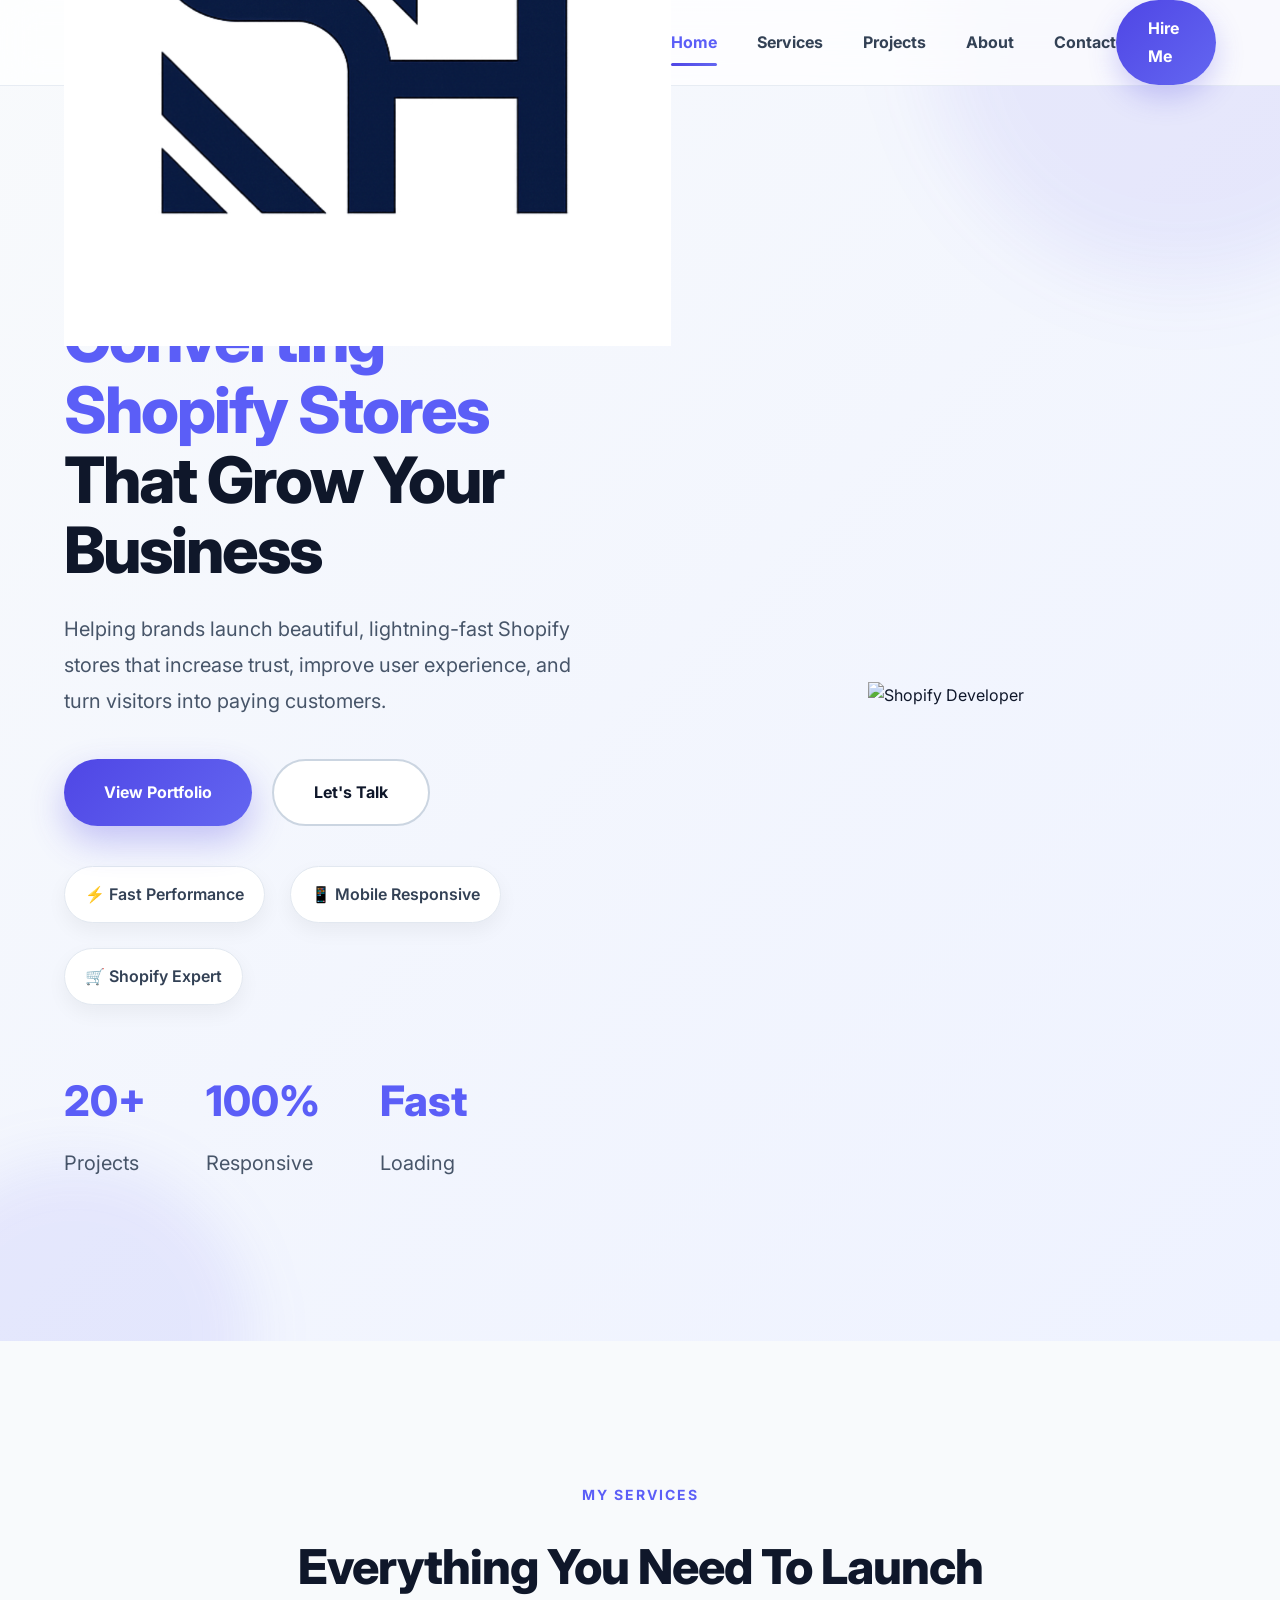
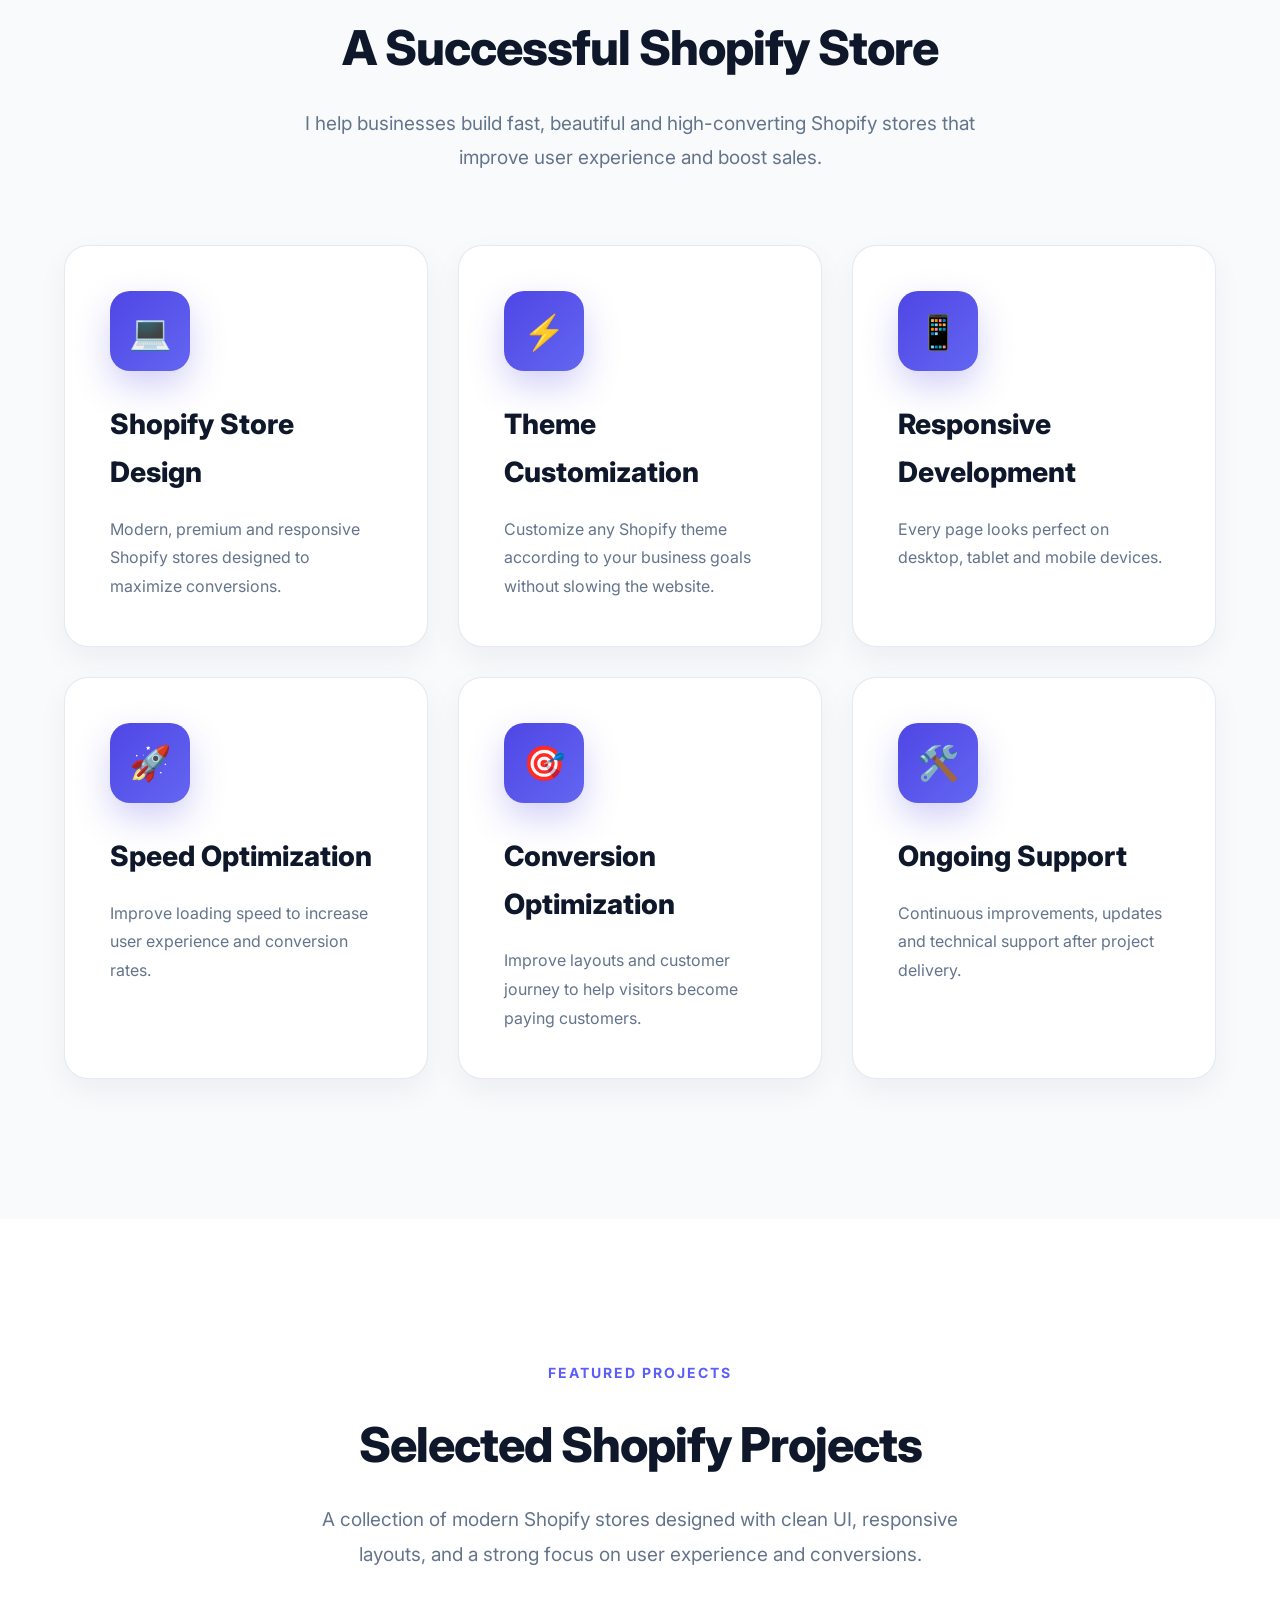
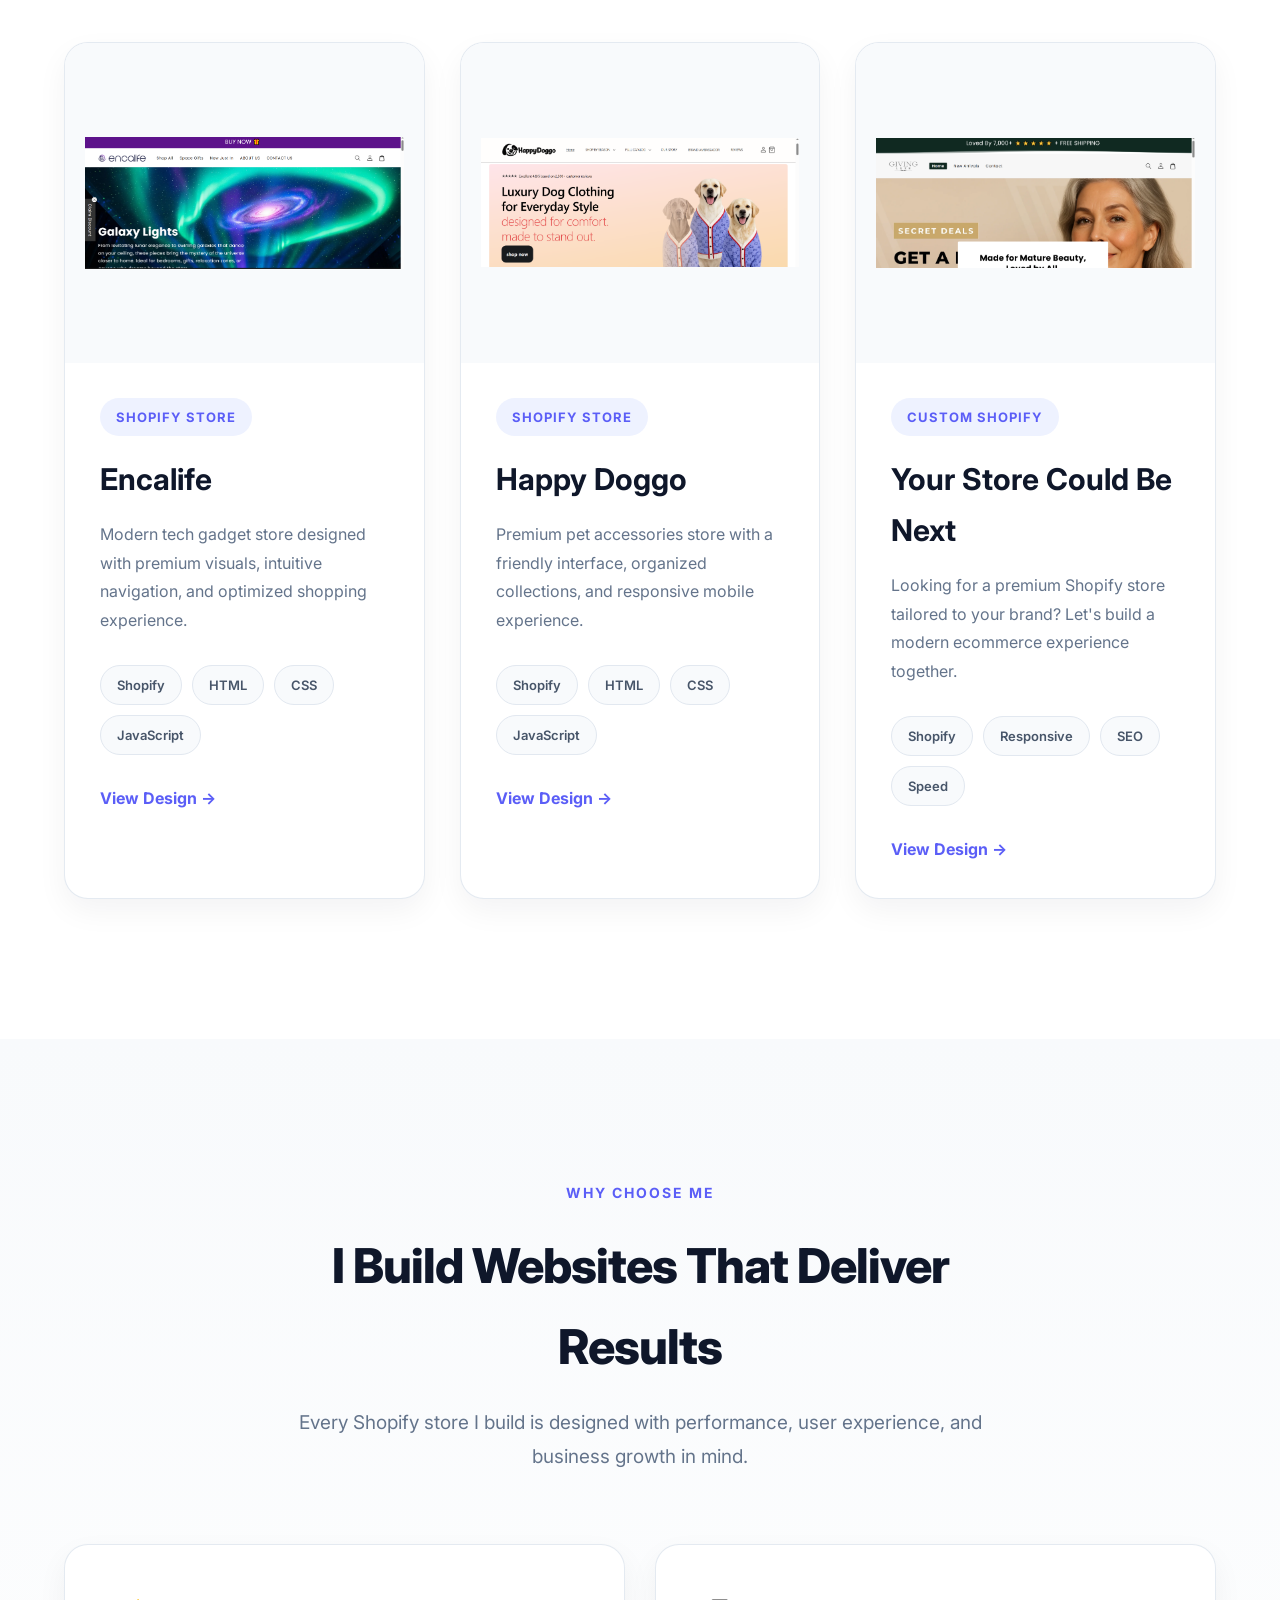
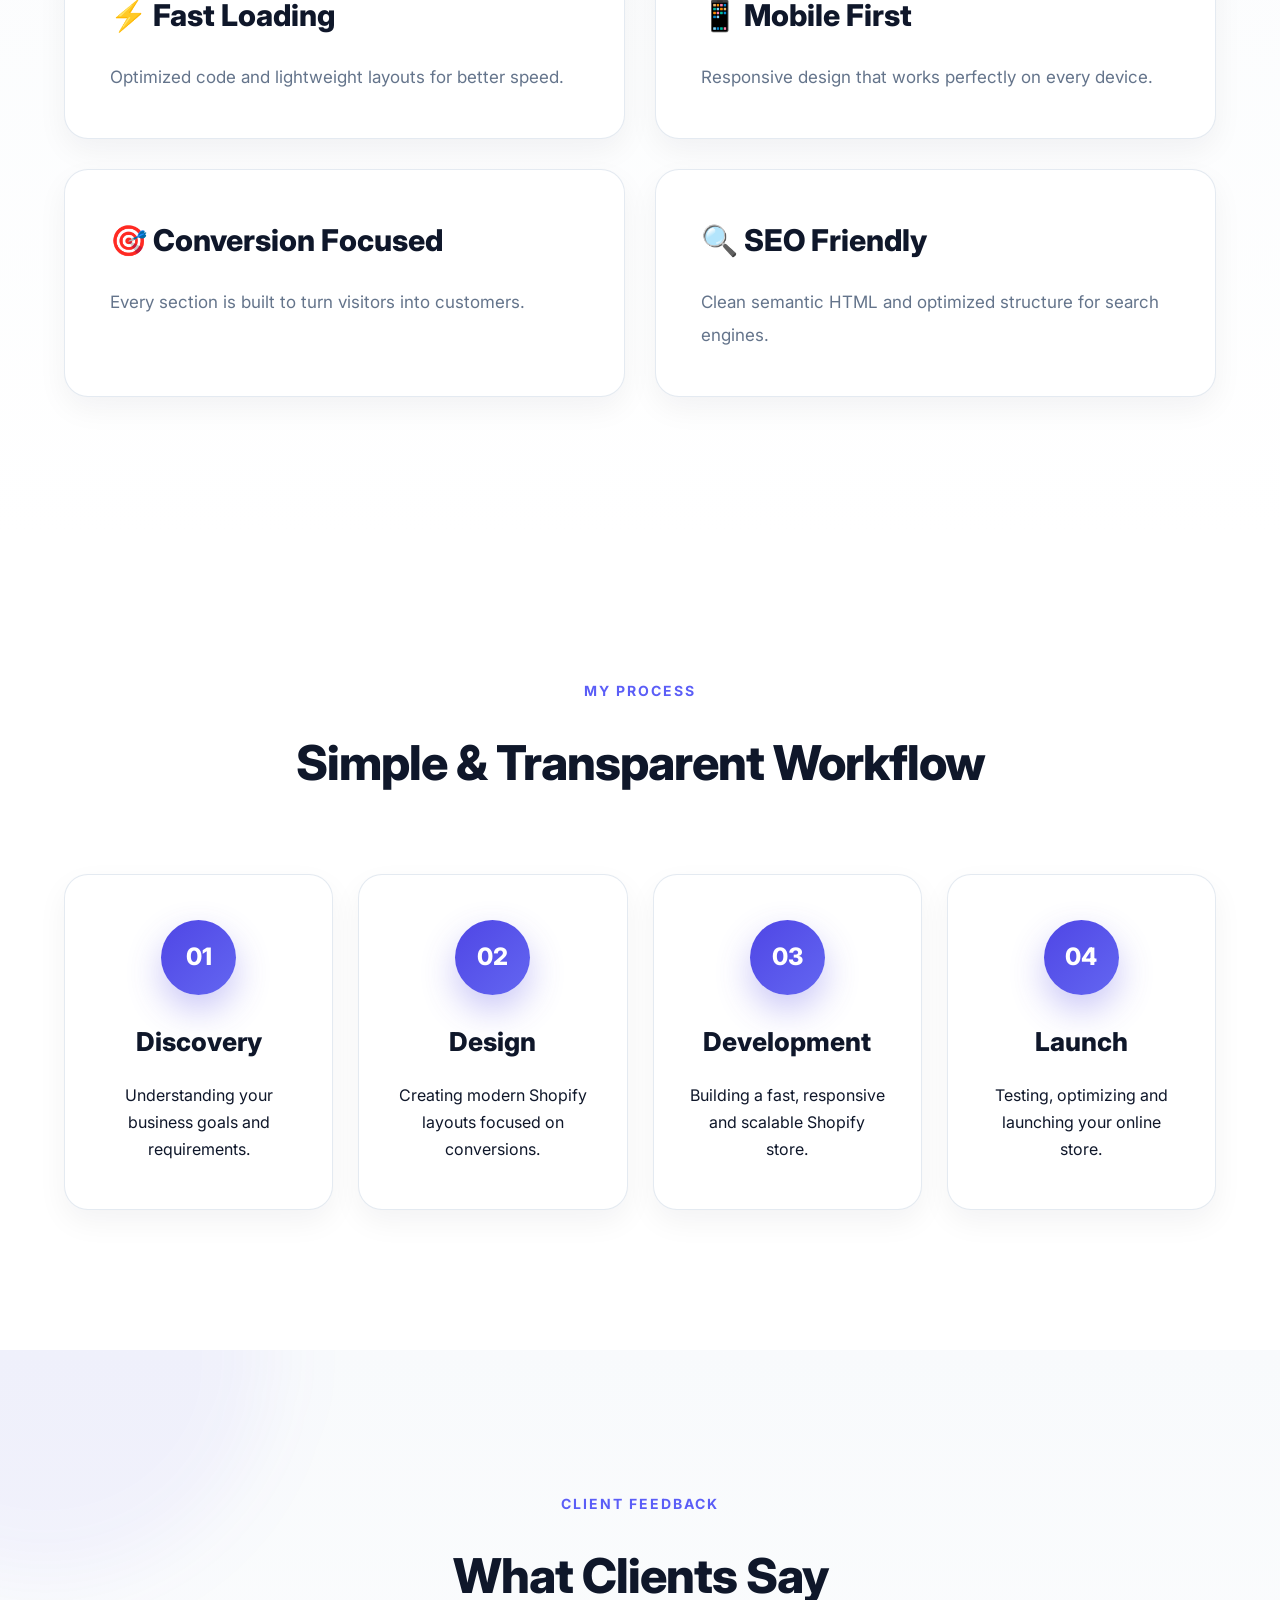
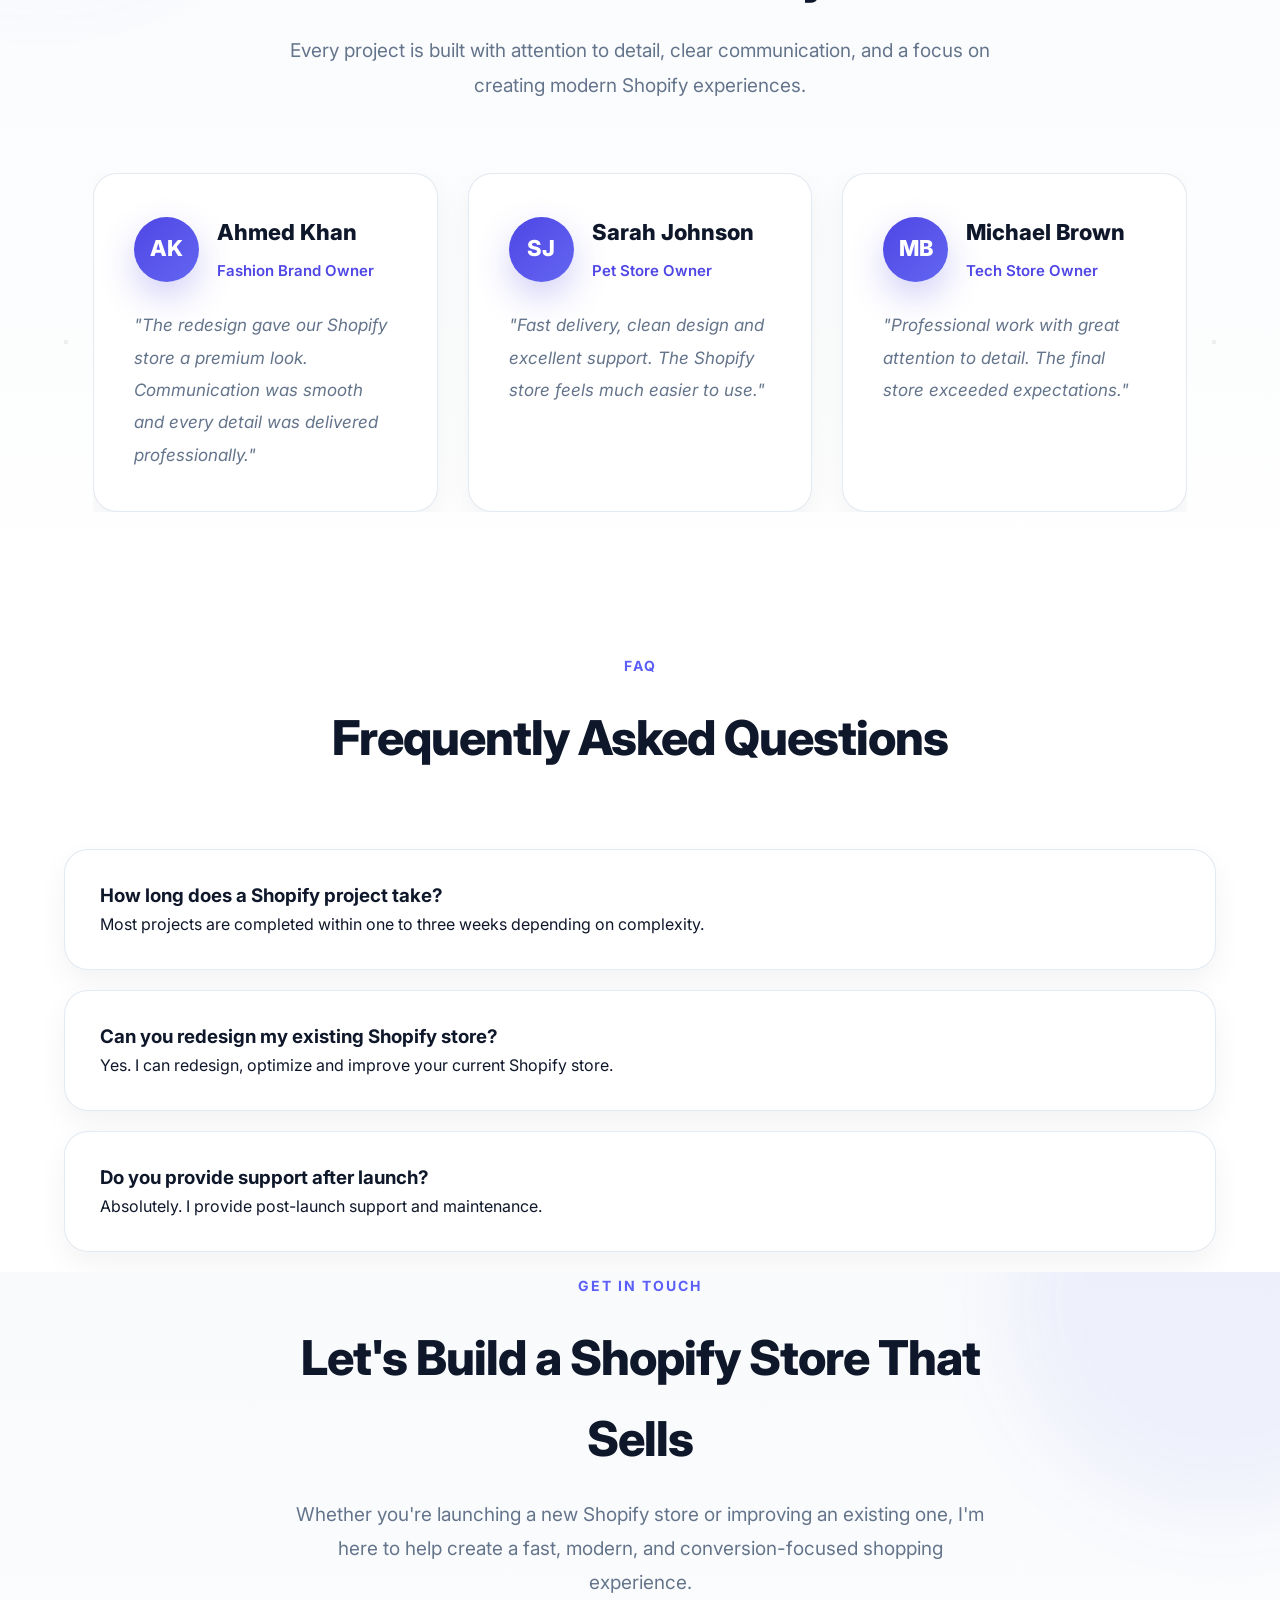
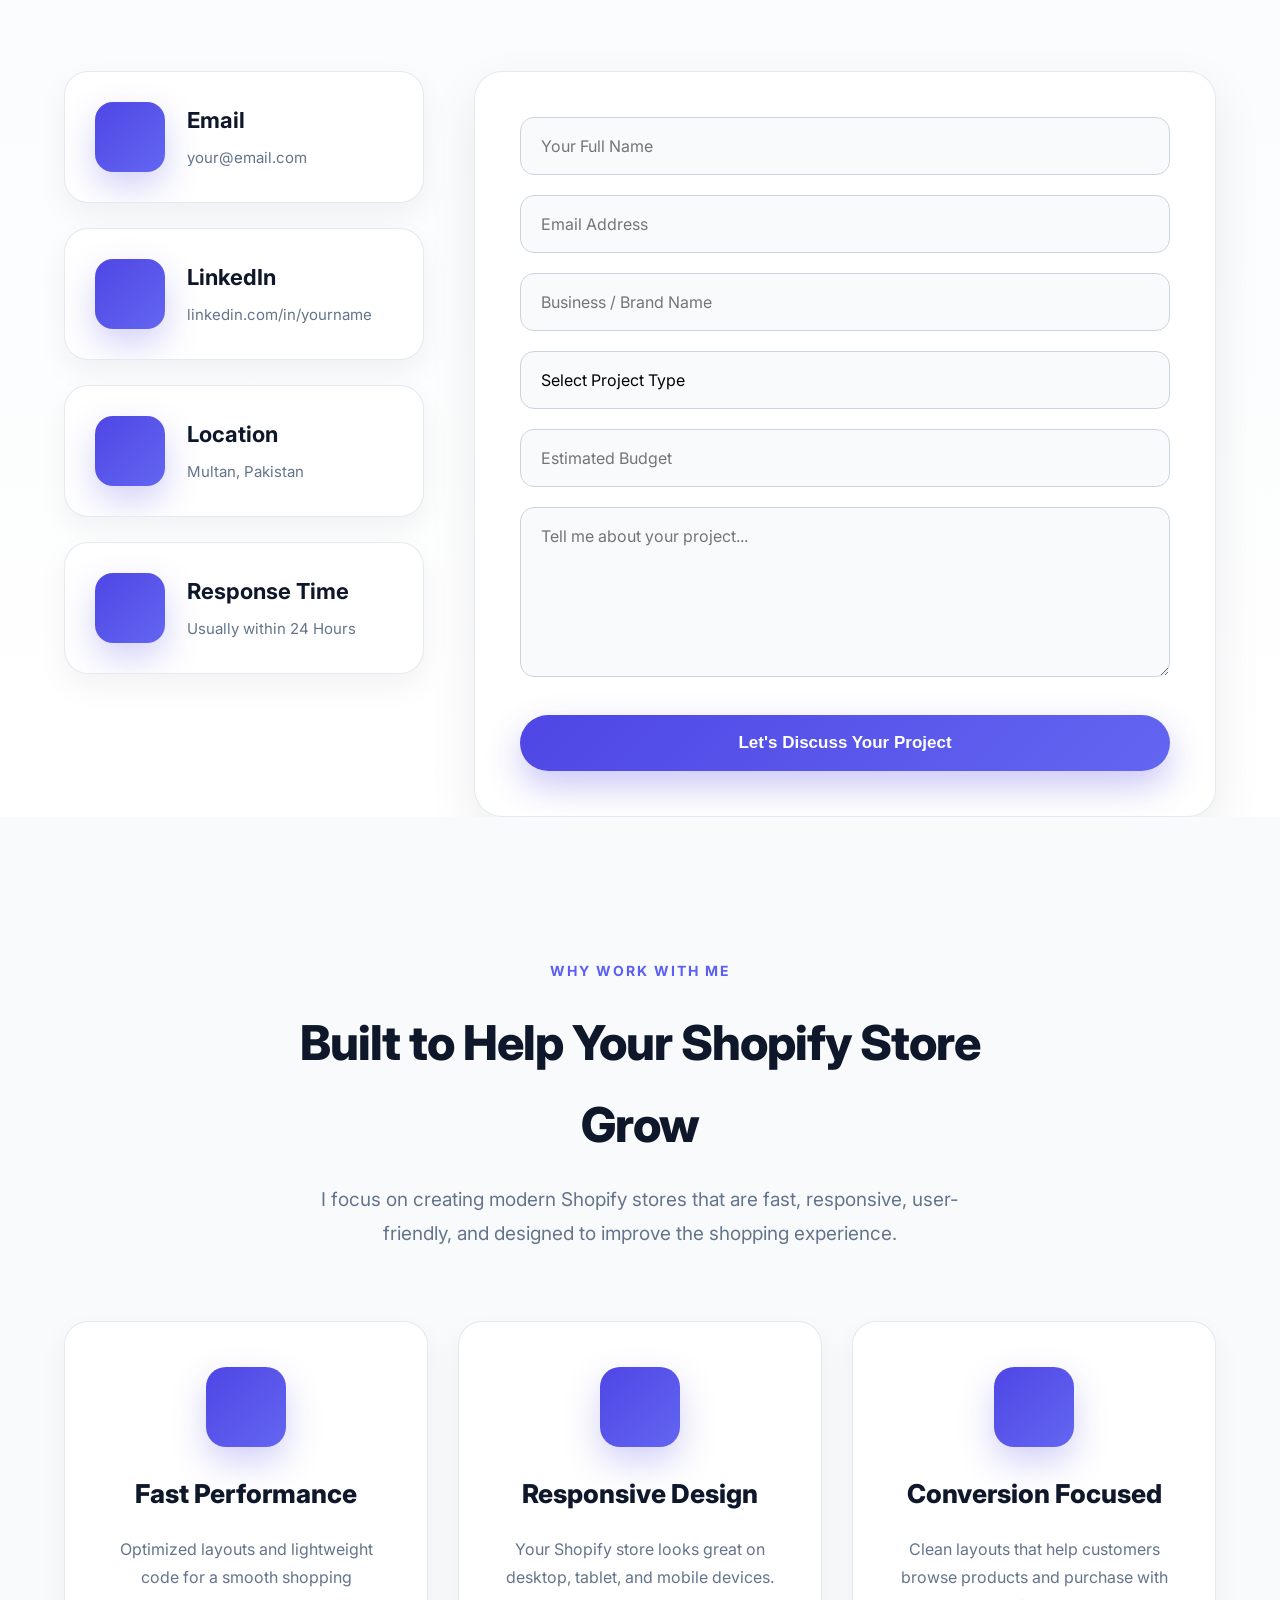
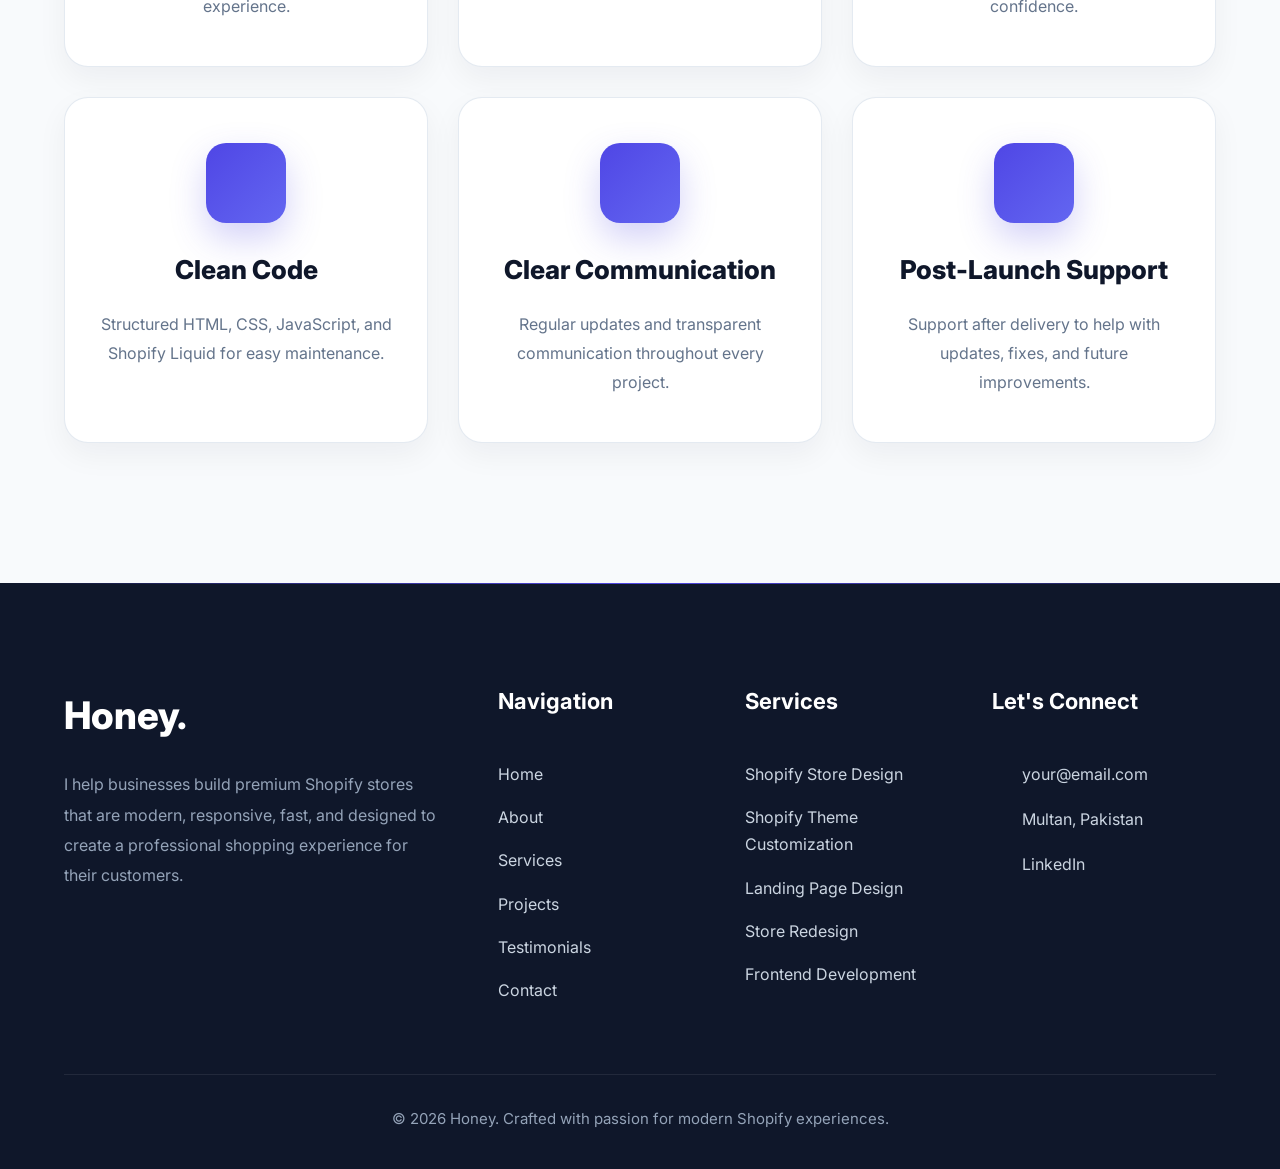
==== commit 0ea5cbc5: "Update index.html" ====
--- a/index.html
+++ b/index.html
@@ -22,9 +22,9 @@
 
         <div class="container">
 
-            <a href="#" class="logo">
-                Honey
-            </a>
+         <a href="index.html" class="logo">
+              <img src="images/mainlogo.png" alt="Shaz Hassan Logo">
+         </a>
 
             <ul class="nav-links">
 
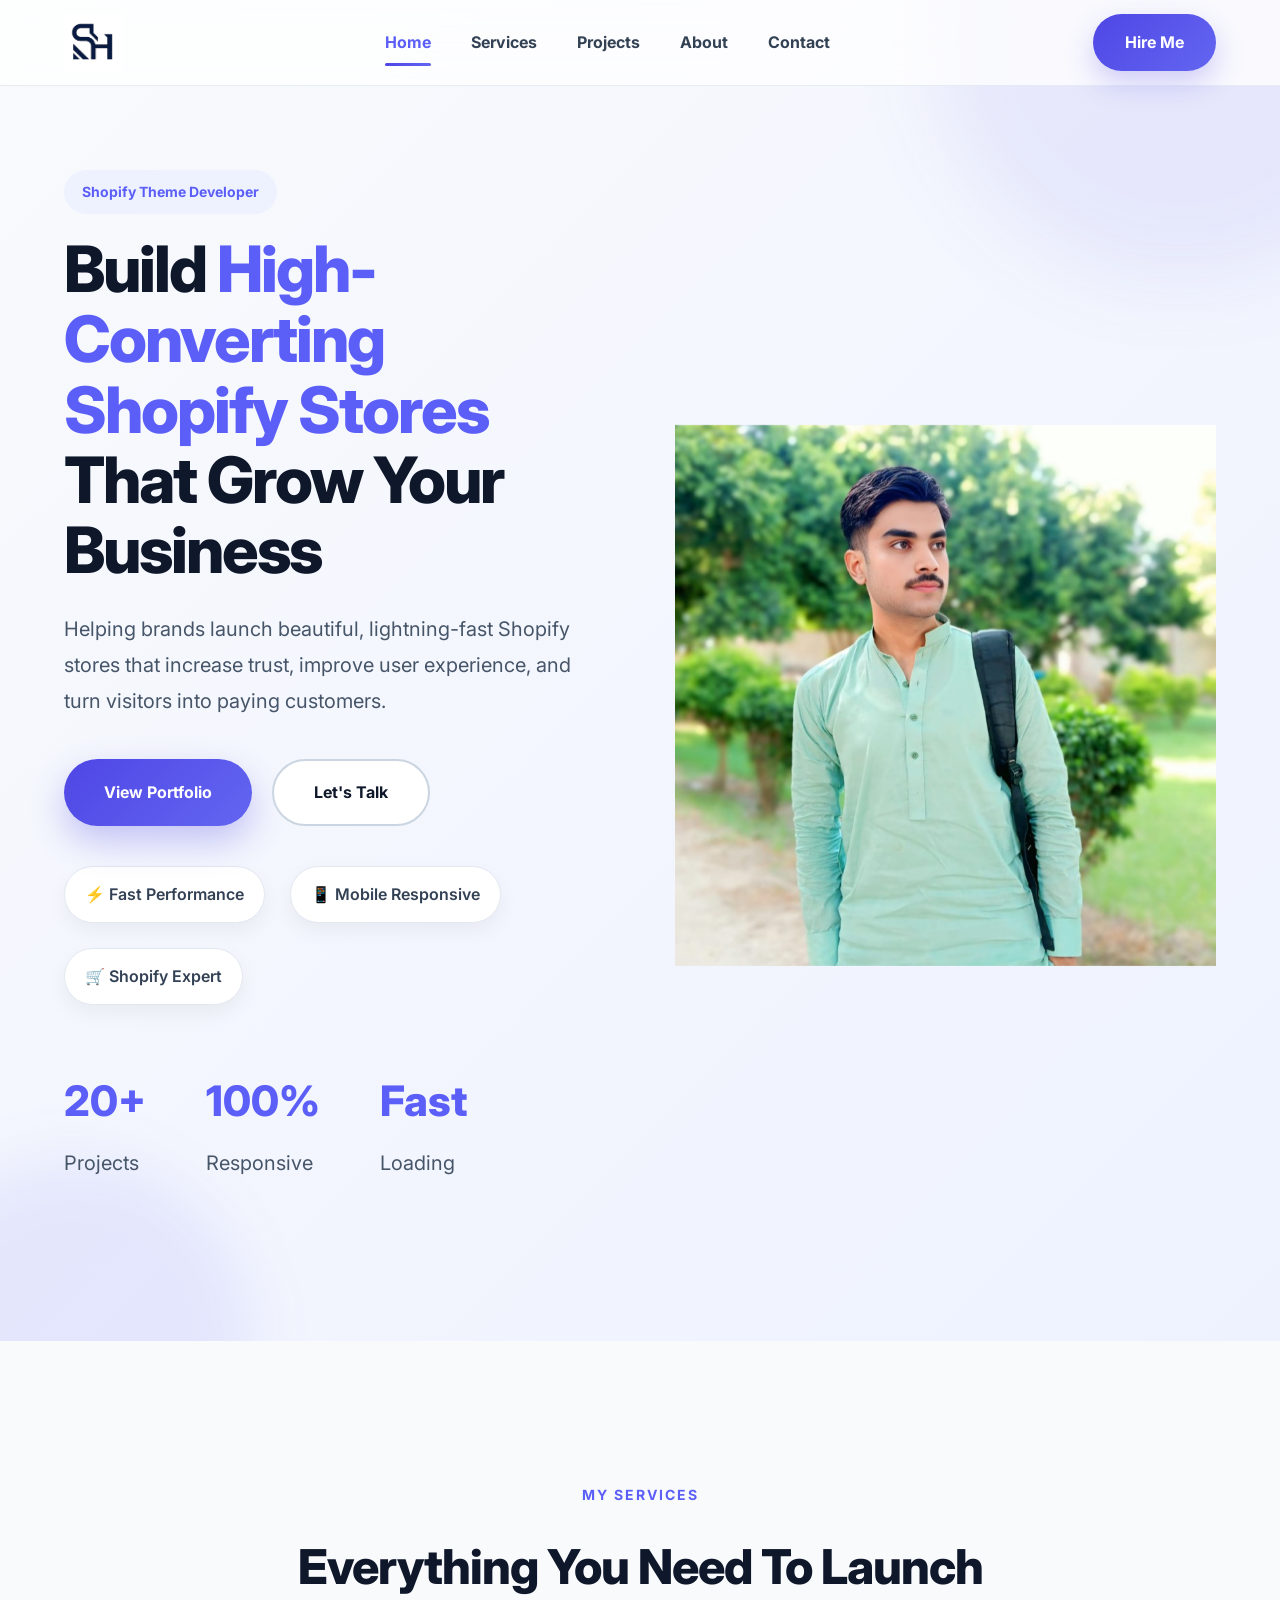
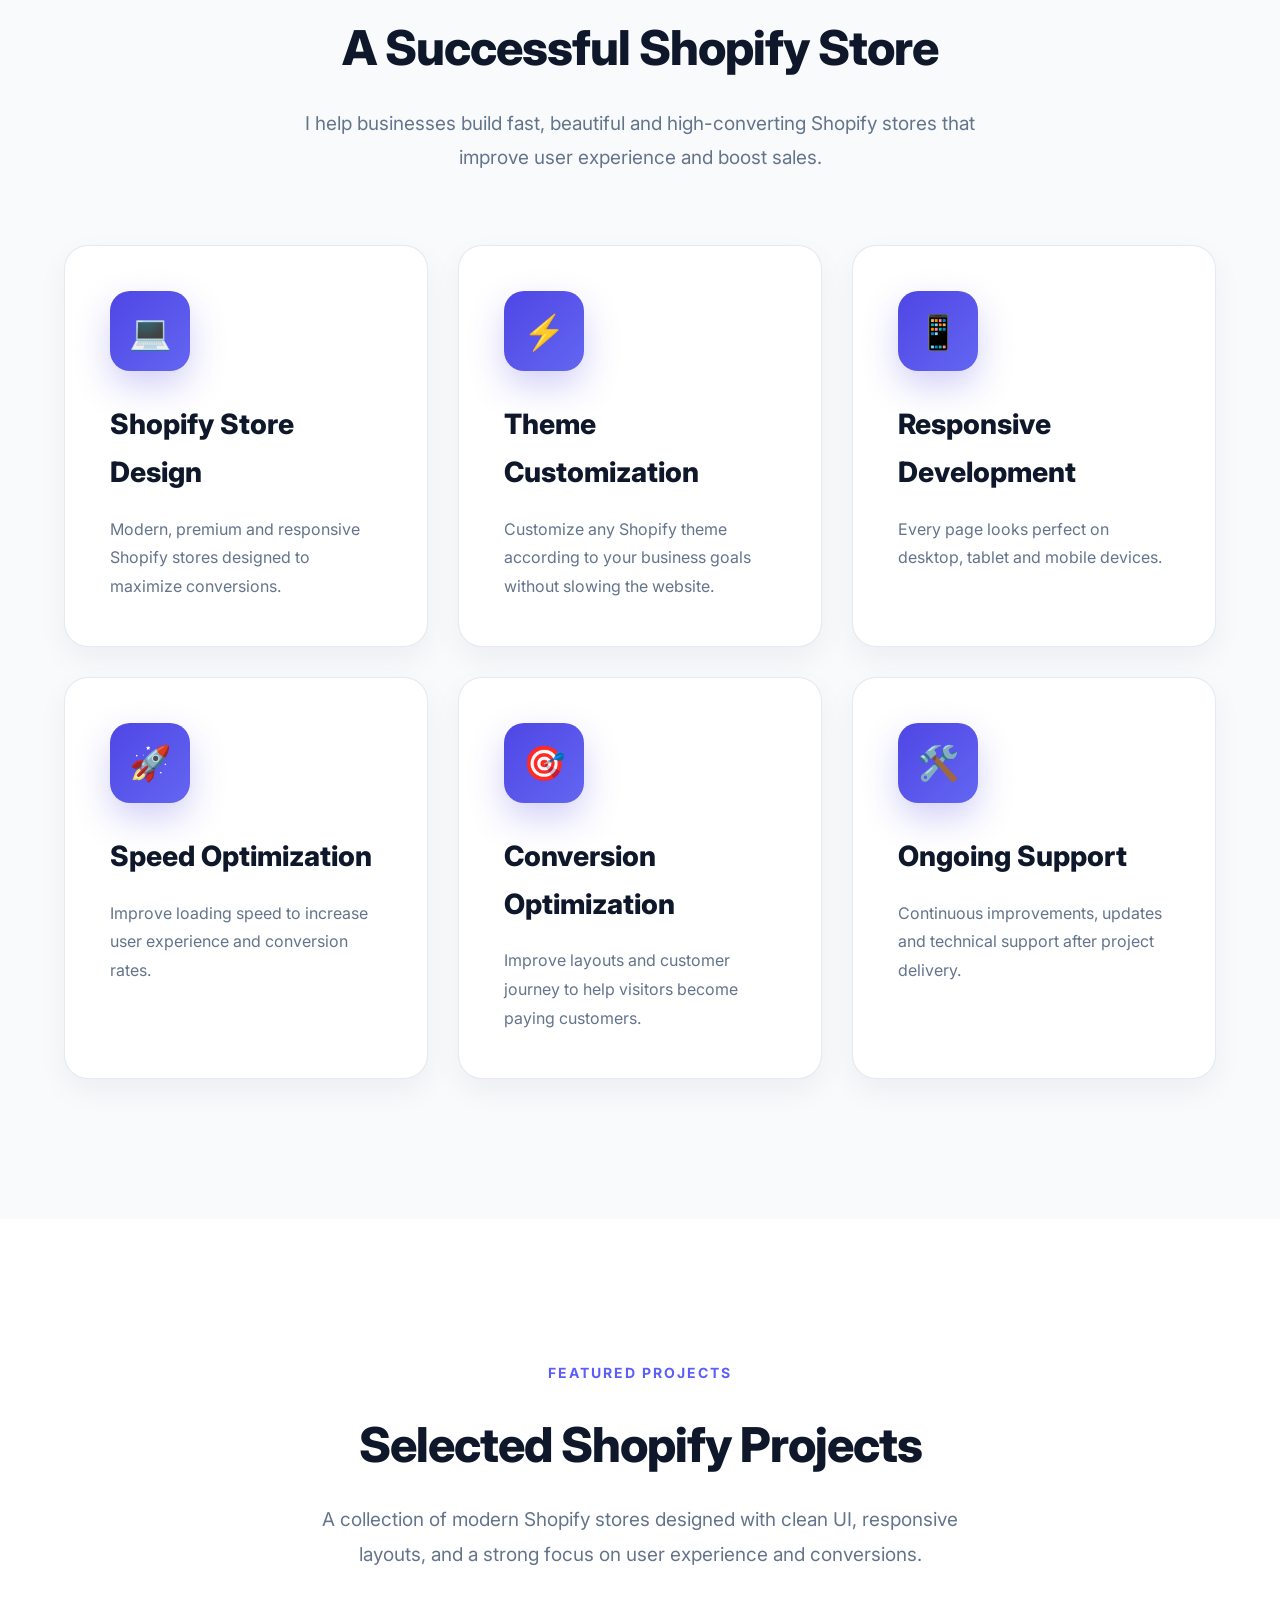
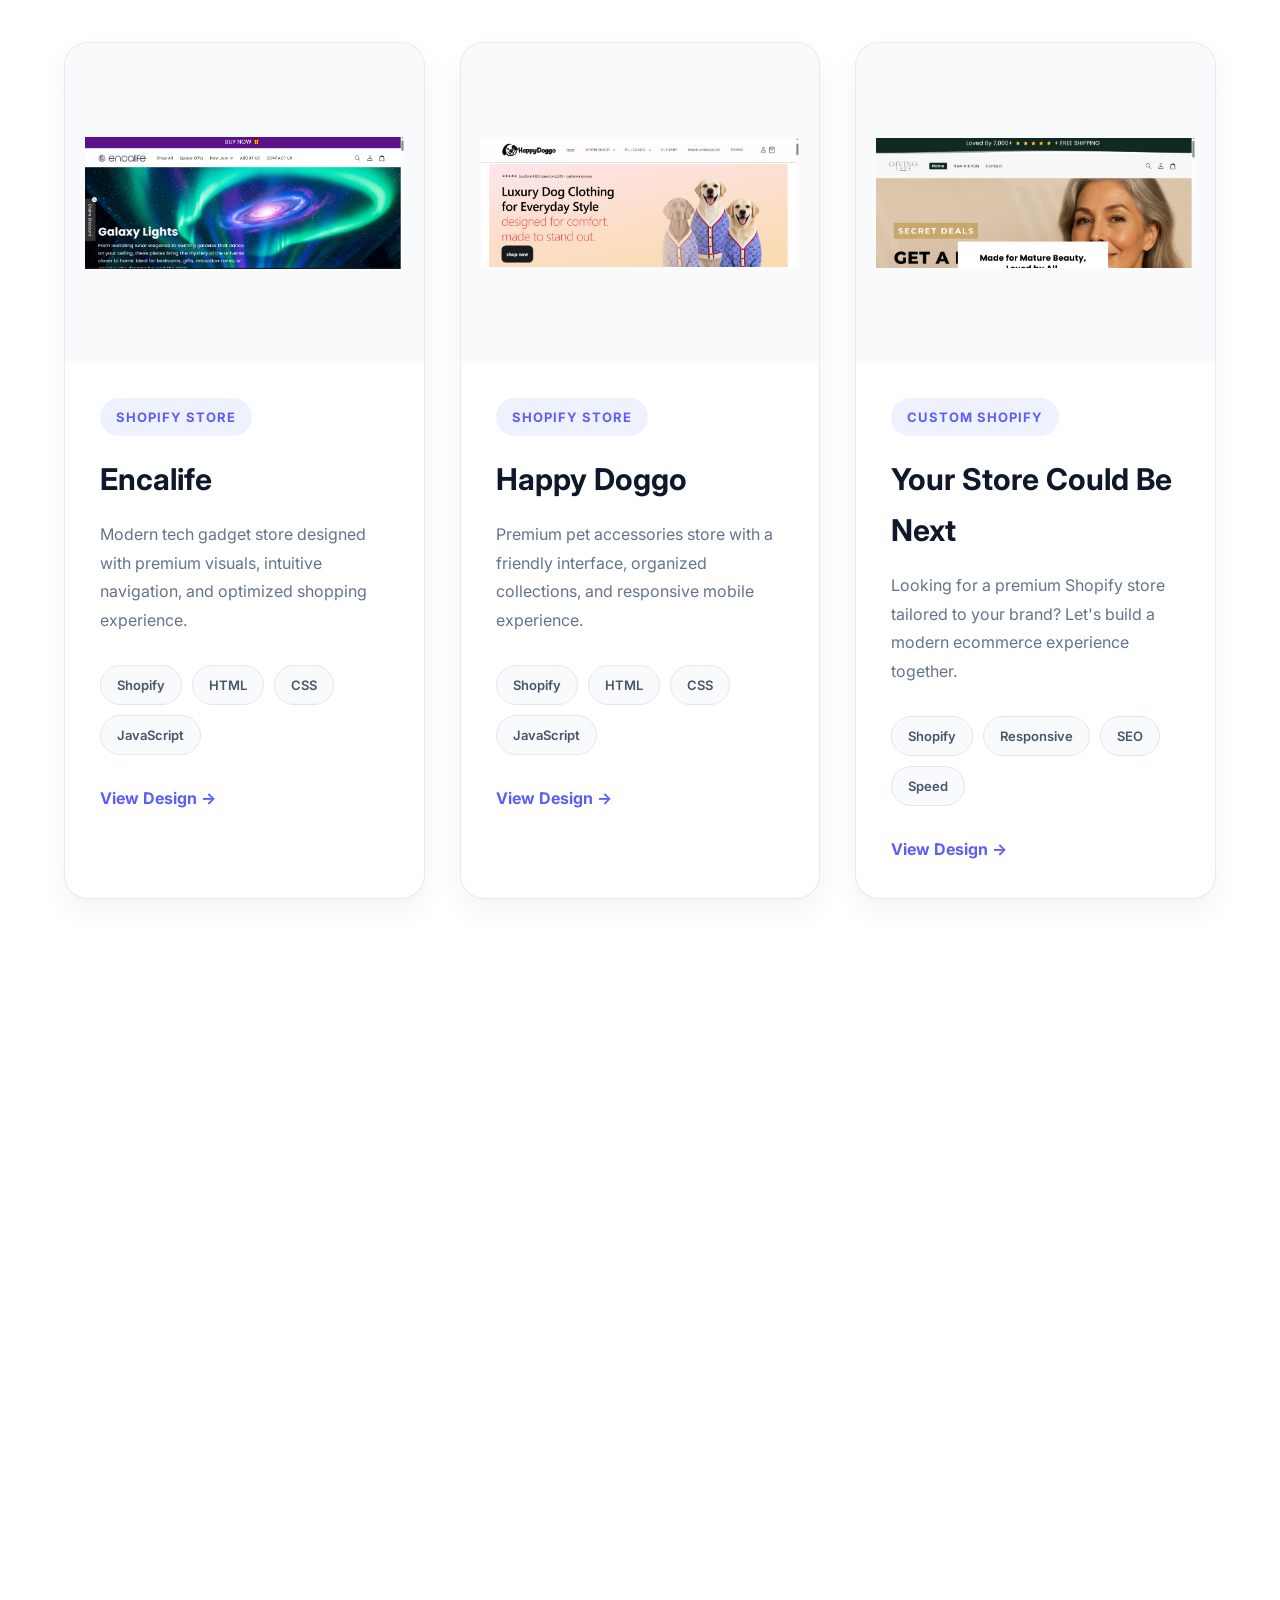
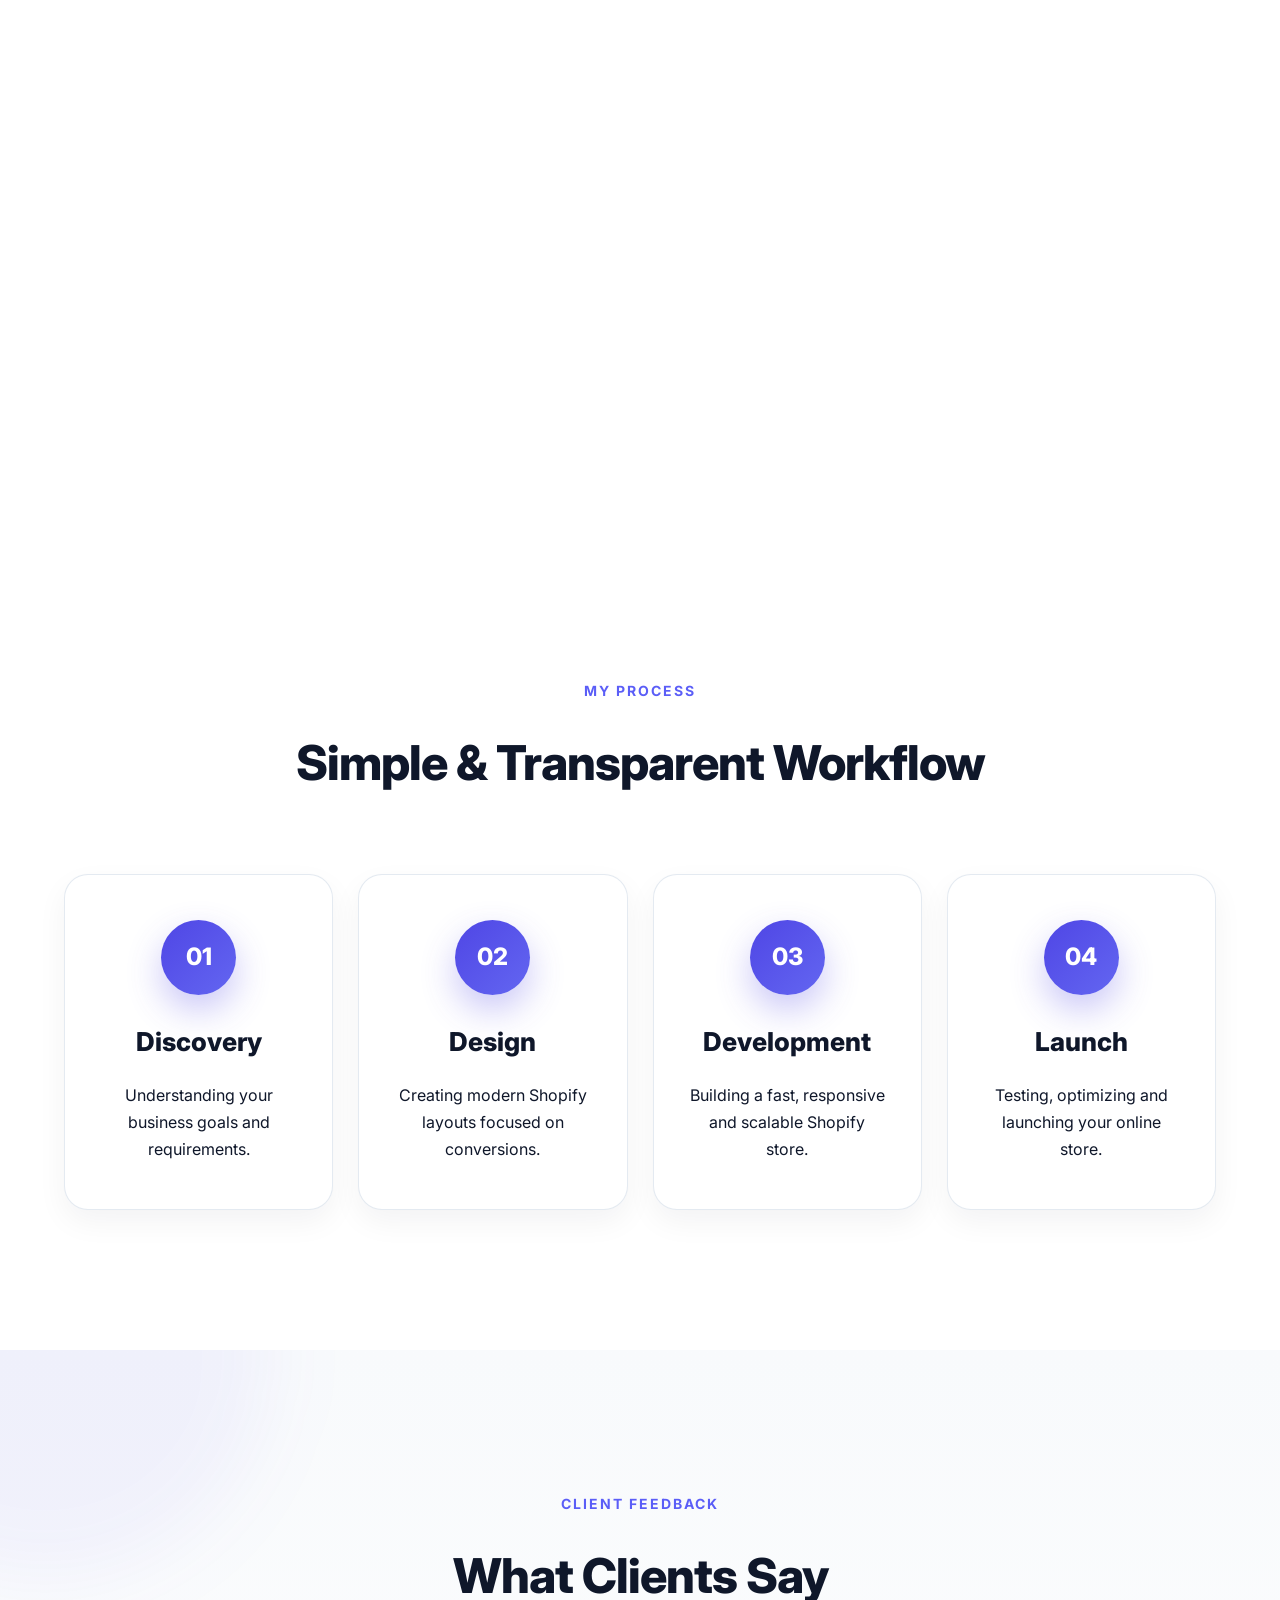
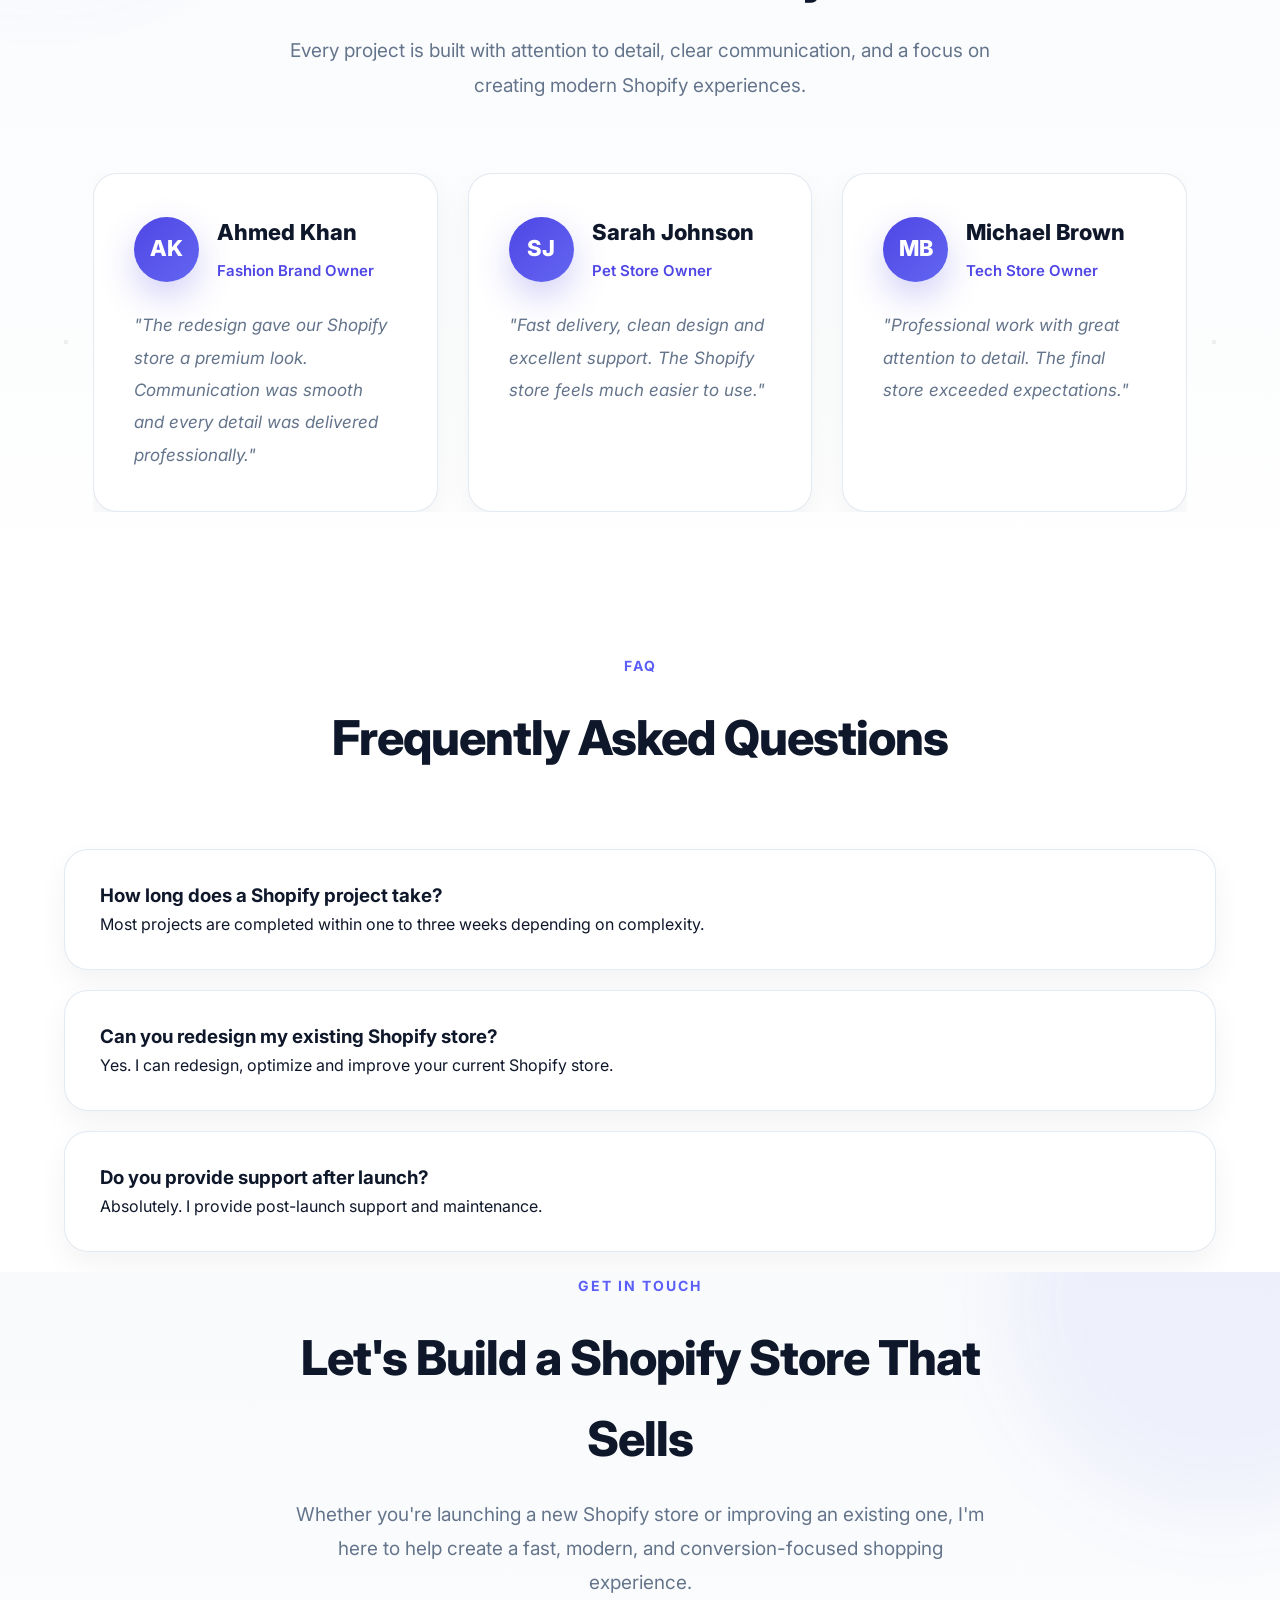
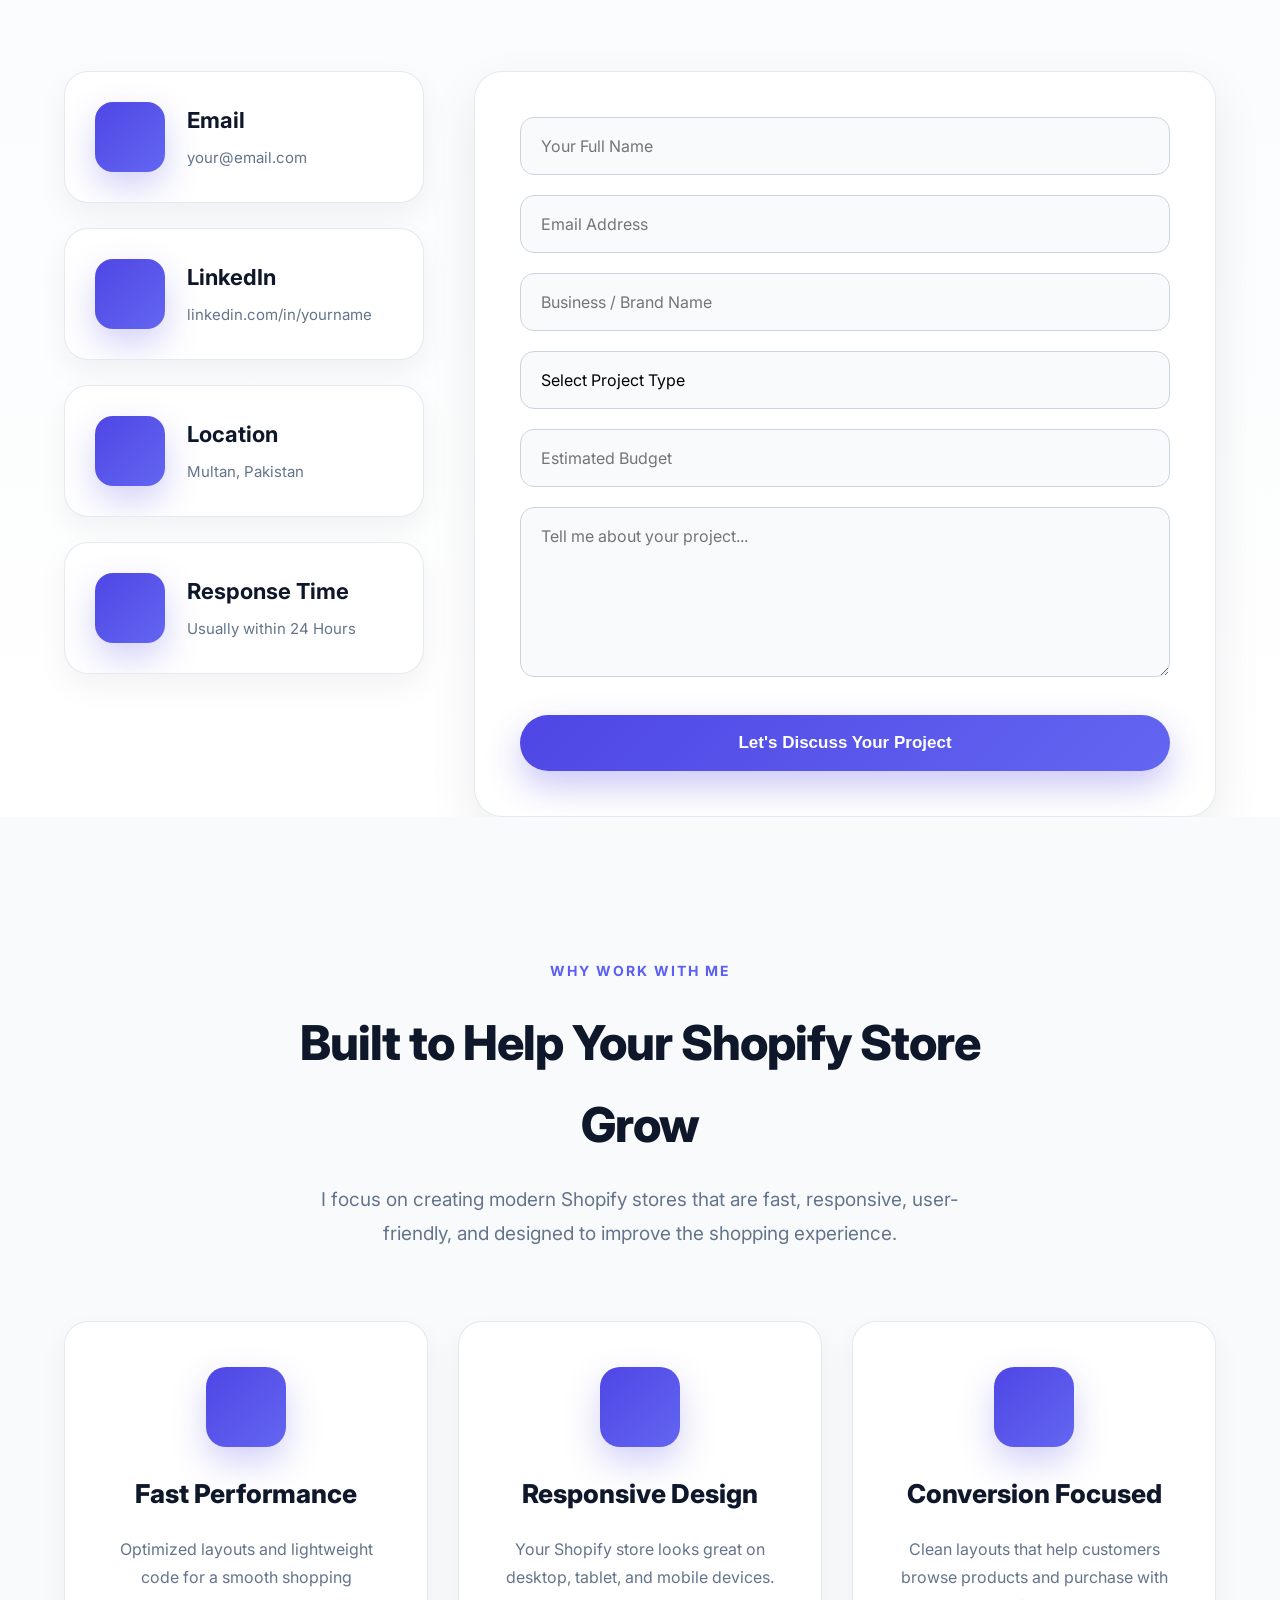
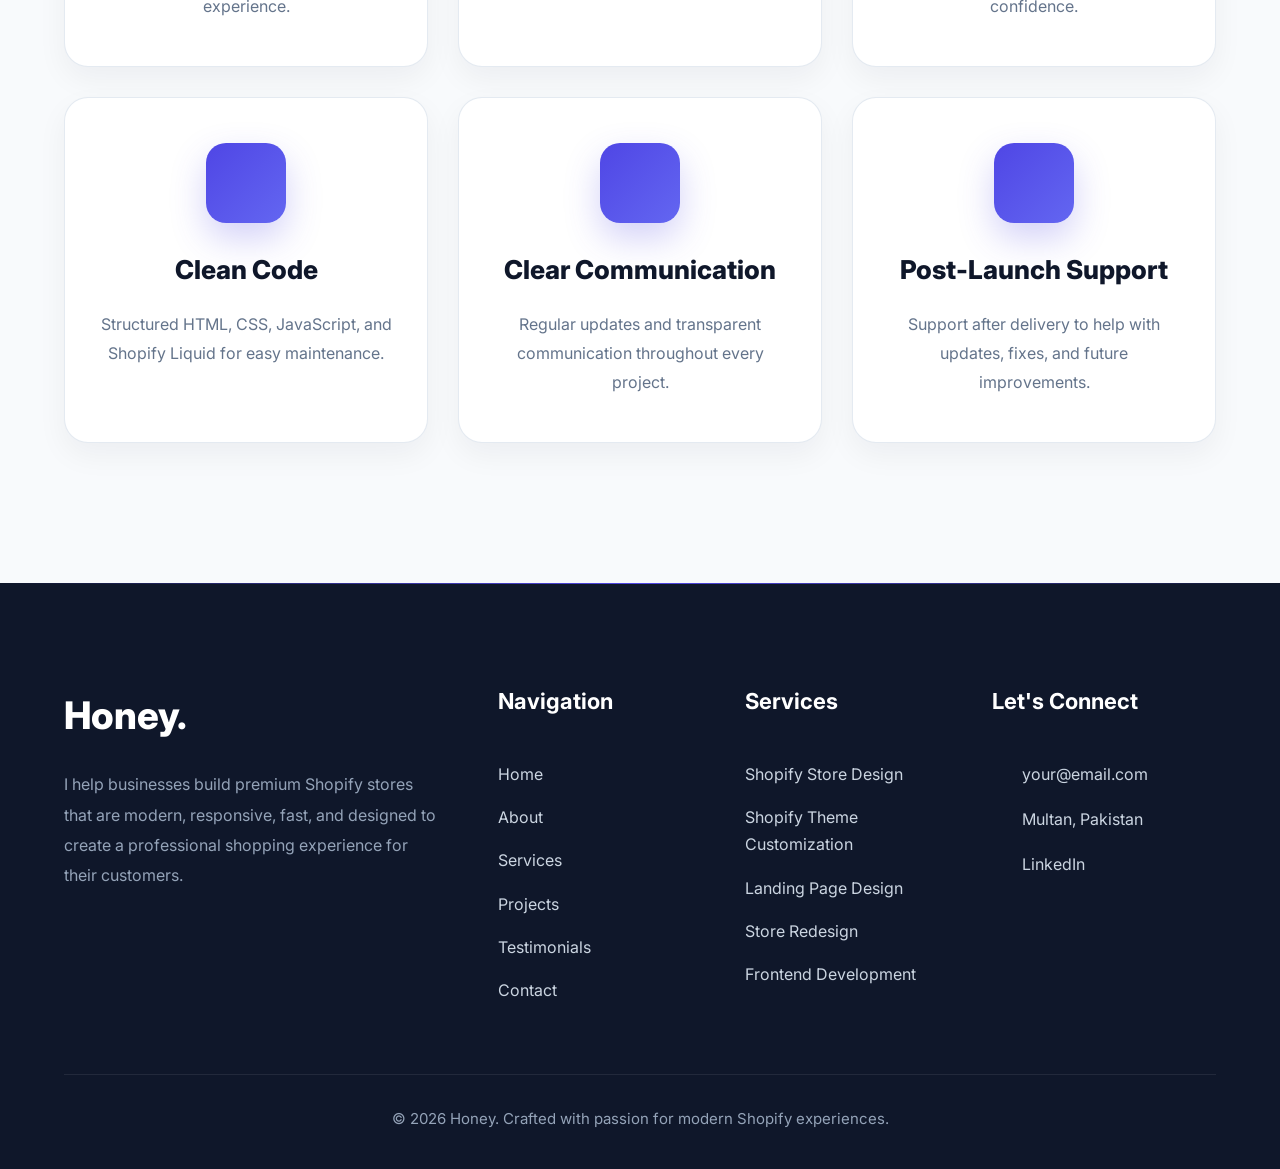
==== commit 8ded0039: "Update index.html" ====
--- a/index.html
+++ b/index.html
@@ -140,7 +140,7 @@
 
         <div class="hero-image hero-right">
 
-            <img src="91opymp0piL._SL1500_.jpg"
+            <img src="images/Pic.jfif"
                  alt="Shopify Developer">
 
         </div>
--- a/style.css
+++ b/style.css
@@ -281,23 +281,34 @@
 }
 
 
-.logo{
-
-font-size:32px;
-
-    font-weight:900;
-
-    color:#4F46E5;
-
-    letter-spacing:-1px;
-
-    transition:.35s;
-
-}
-.logo:hover{
-
-    transform:scale(1.05);
-
+/* ===========================
+   HEADER LOGO
+=========================== */
+
+.header .navbar .logo {
+    width: 58px !important;
+    height: 58px !important;
+    display: flex !important;
+    align-items: center;
+    justify-content: center;
+    flex-shrink: 0;
+    overflow: hidden;
+    transition: transform 0.35s ease;
+}
+
+.header .navbar .logo img {
+    width: 58px !important;
+    height: 58px !important;
+    max-width: 58px !important;
+    max-height: 58px !important;
+    min-width: 0 !important;
+    min-height: 0 !important;
+    object-fit: contain !important;
+    display: block !important;
+}
+
+.header .navbar .logo:hover {
+    transform: scale(1.05);
 }
 
 
@@ -2355,4 +2366,4 @@
 
     opacity:1;
 
-}+}
--- a/responsive.css
+++ b/responsive.css
@@ -289,7 +289,51 @@
 .project-hero p{
 
     font-size:17px;
-
-}
-
-}+}
+}
+/* ==========================================
+   MOBILE TESTIMONIAL SLIDER
+========================================== */
+
+@media (max-width: 768px) {
+
+    .testimonial-grid {
+        display: flex !important;
+        flex-direction: row !important;
+        flex-wrap: nowrap !important;
+
+        overflow-x: auto !important;
+        overflow-y: hidden !important;
+
+        gap: 20px !important;
+
+        width: 100% !important;
+
+        scroll-behavior: smooth;
+
+        scroll-snap-type: x mandatory;
+
+        scrollbar-width: none;
+
+        -webkit-overflow-scrolling: touch;
+    }
+
+    .testimonial-grid::-webkit-scrollbar {
+        display: none;
+    }
+
+    .testimonial-card {
+        flex: 0 0 100% !important;
+
+        width: 100% !important;
+        min-width: 100% !important;
+        max-width: 100% !important;
+
+        box-sizing: border-box !important;
+
+        scroll-snap-align: start;
+
+        padding: 30px 25px !important;
+    }
+
+}
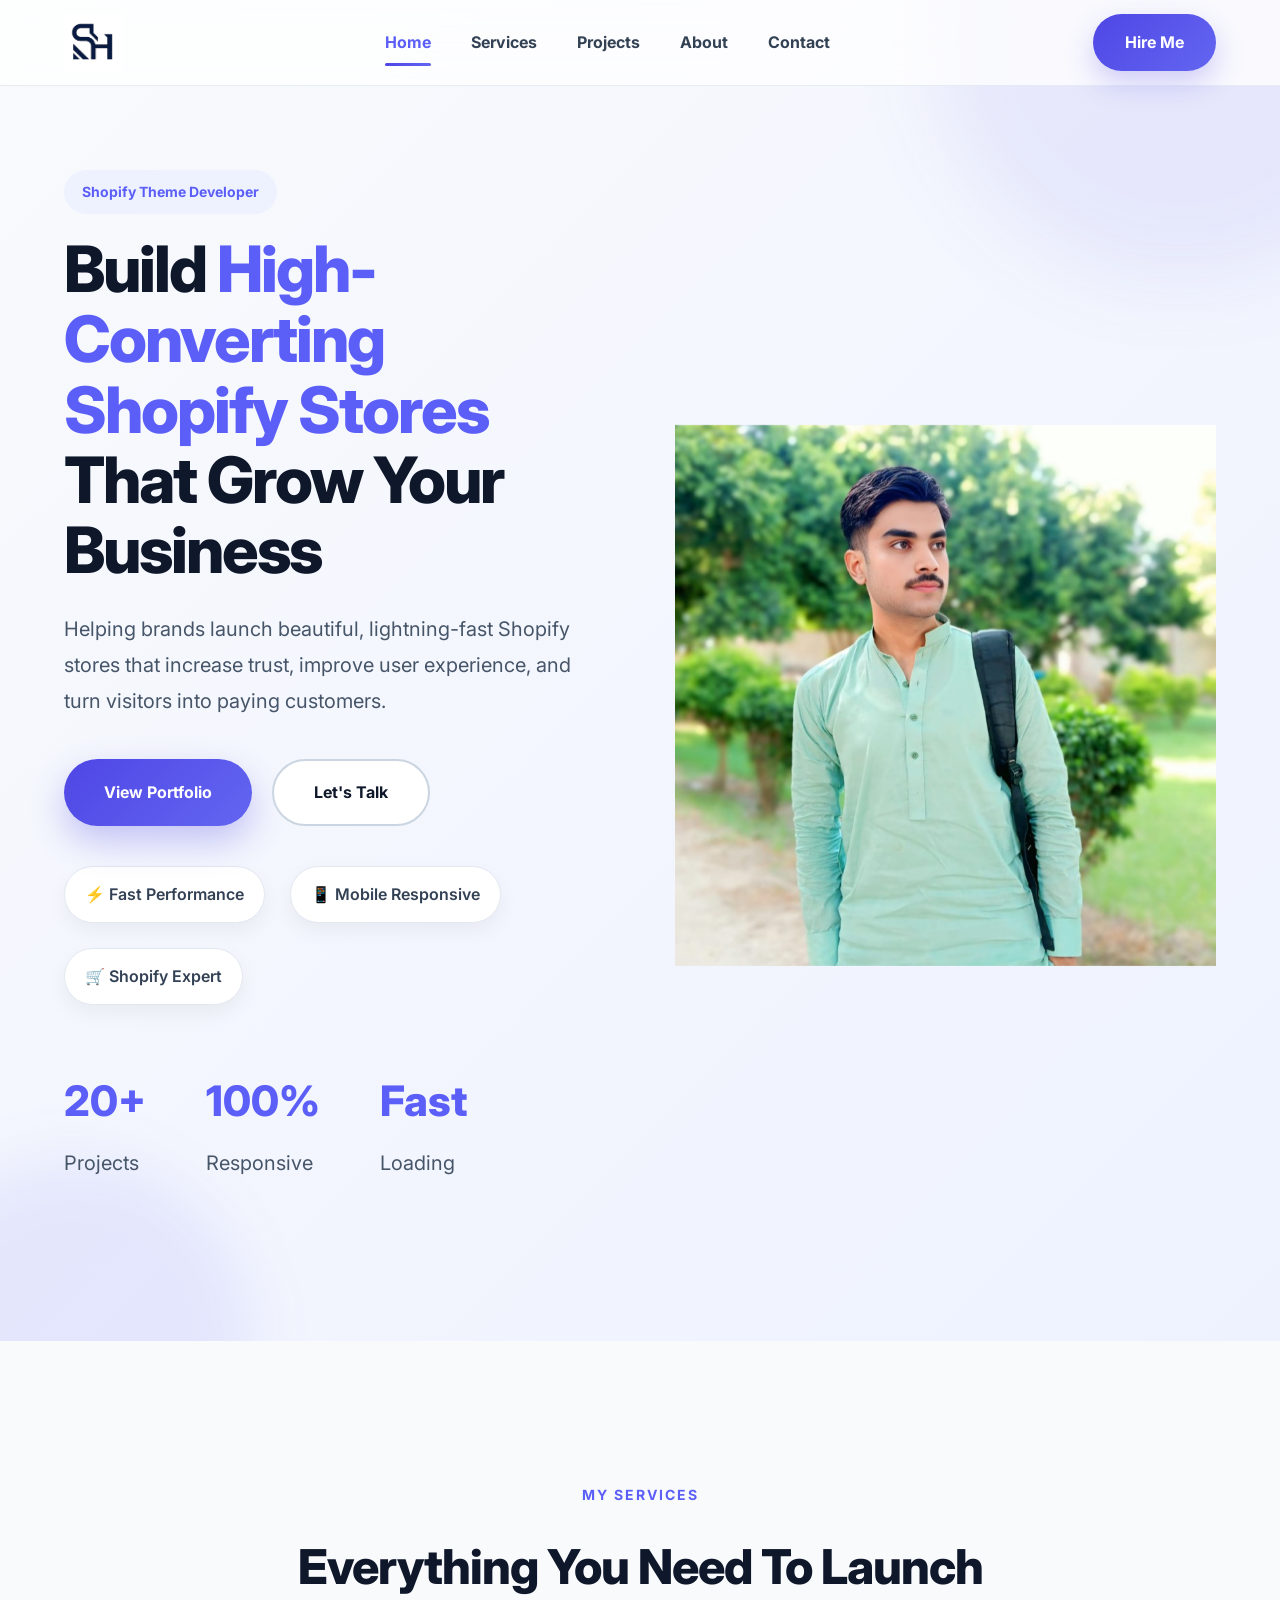
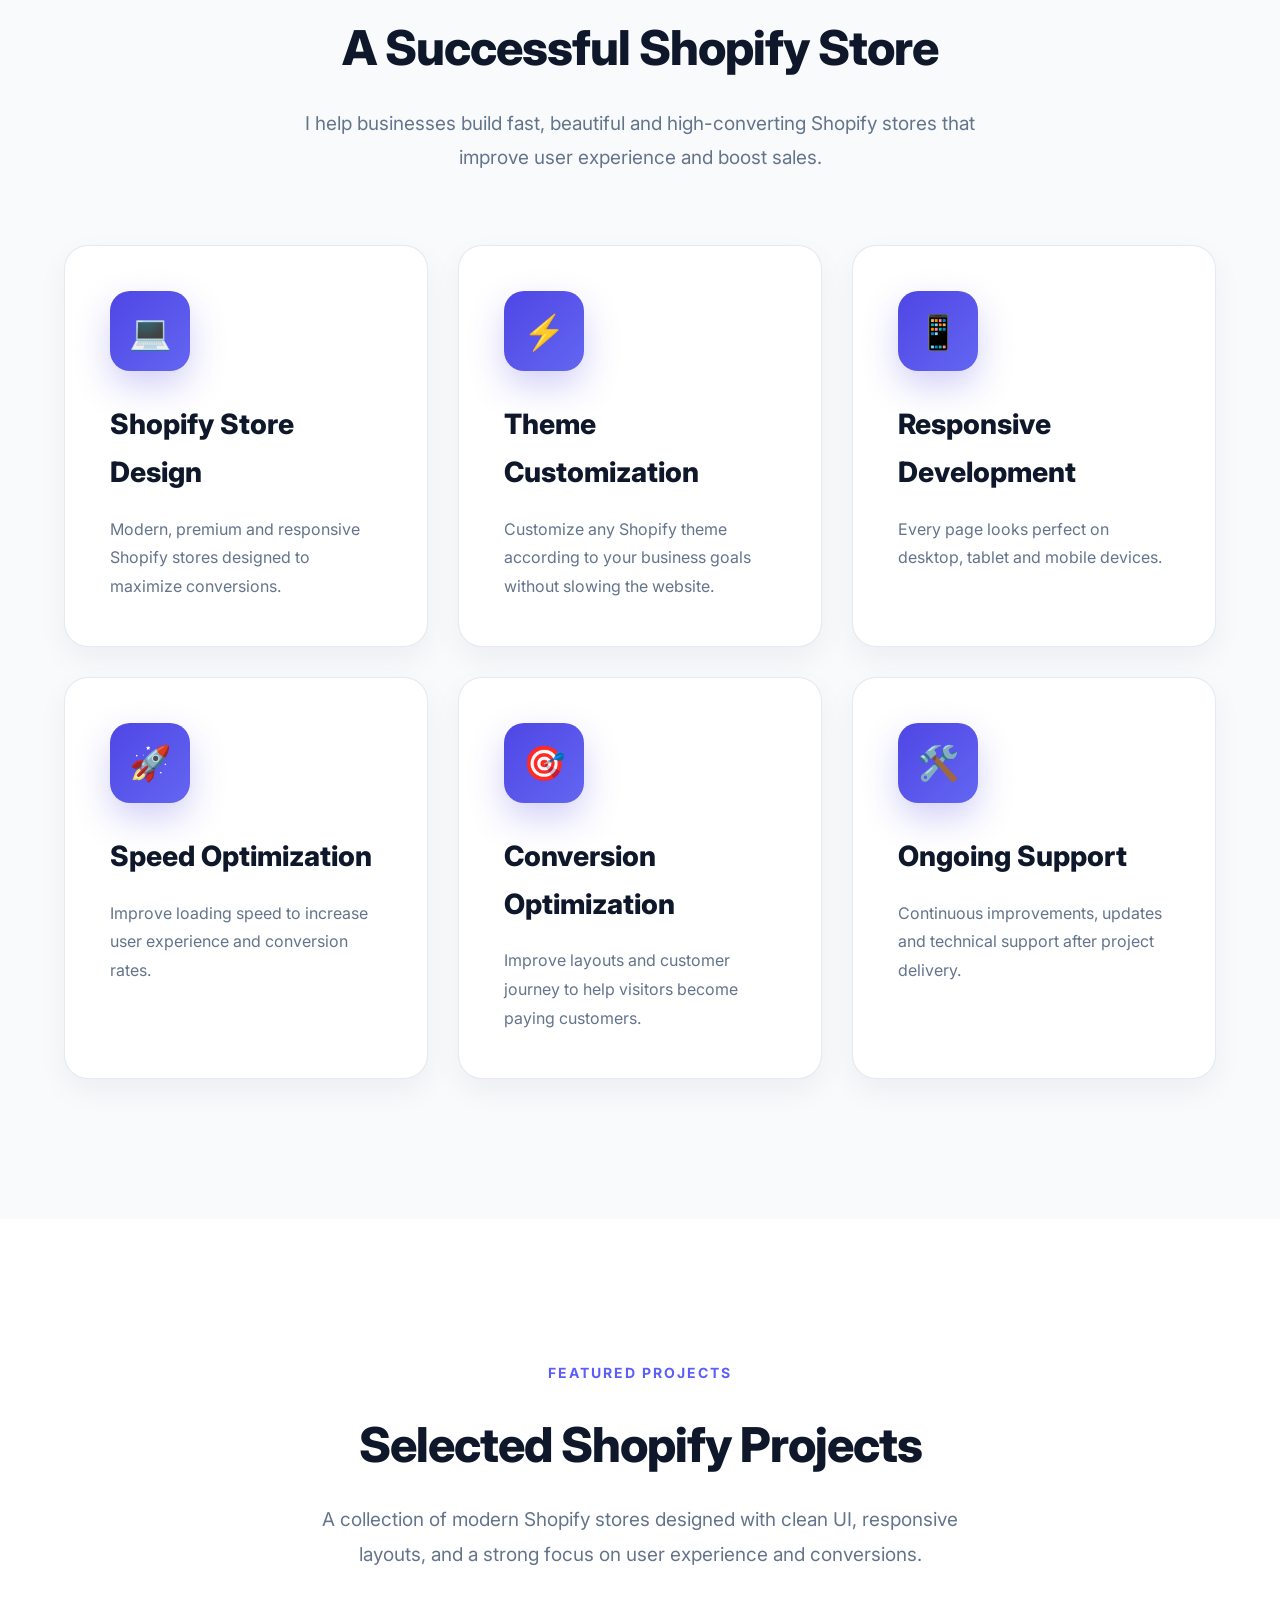
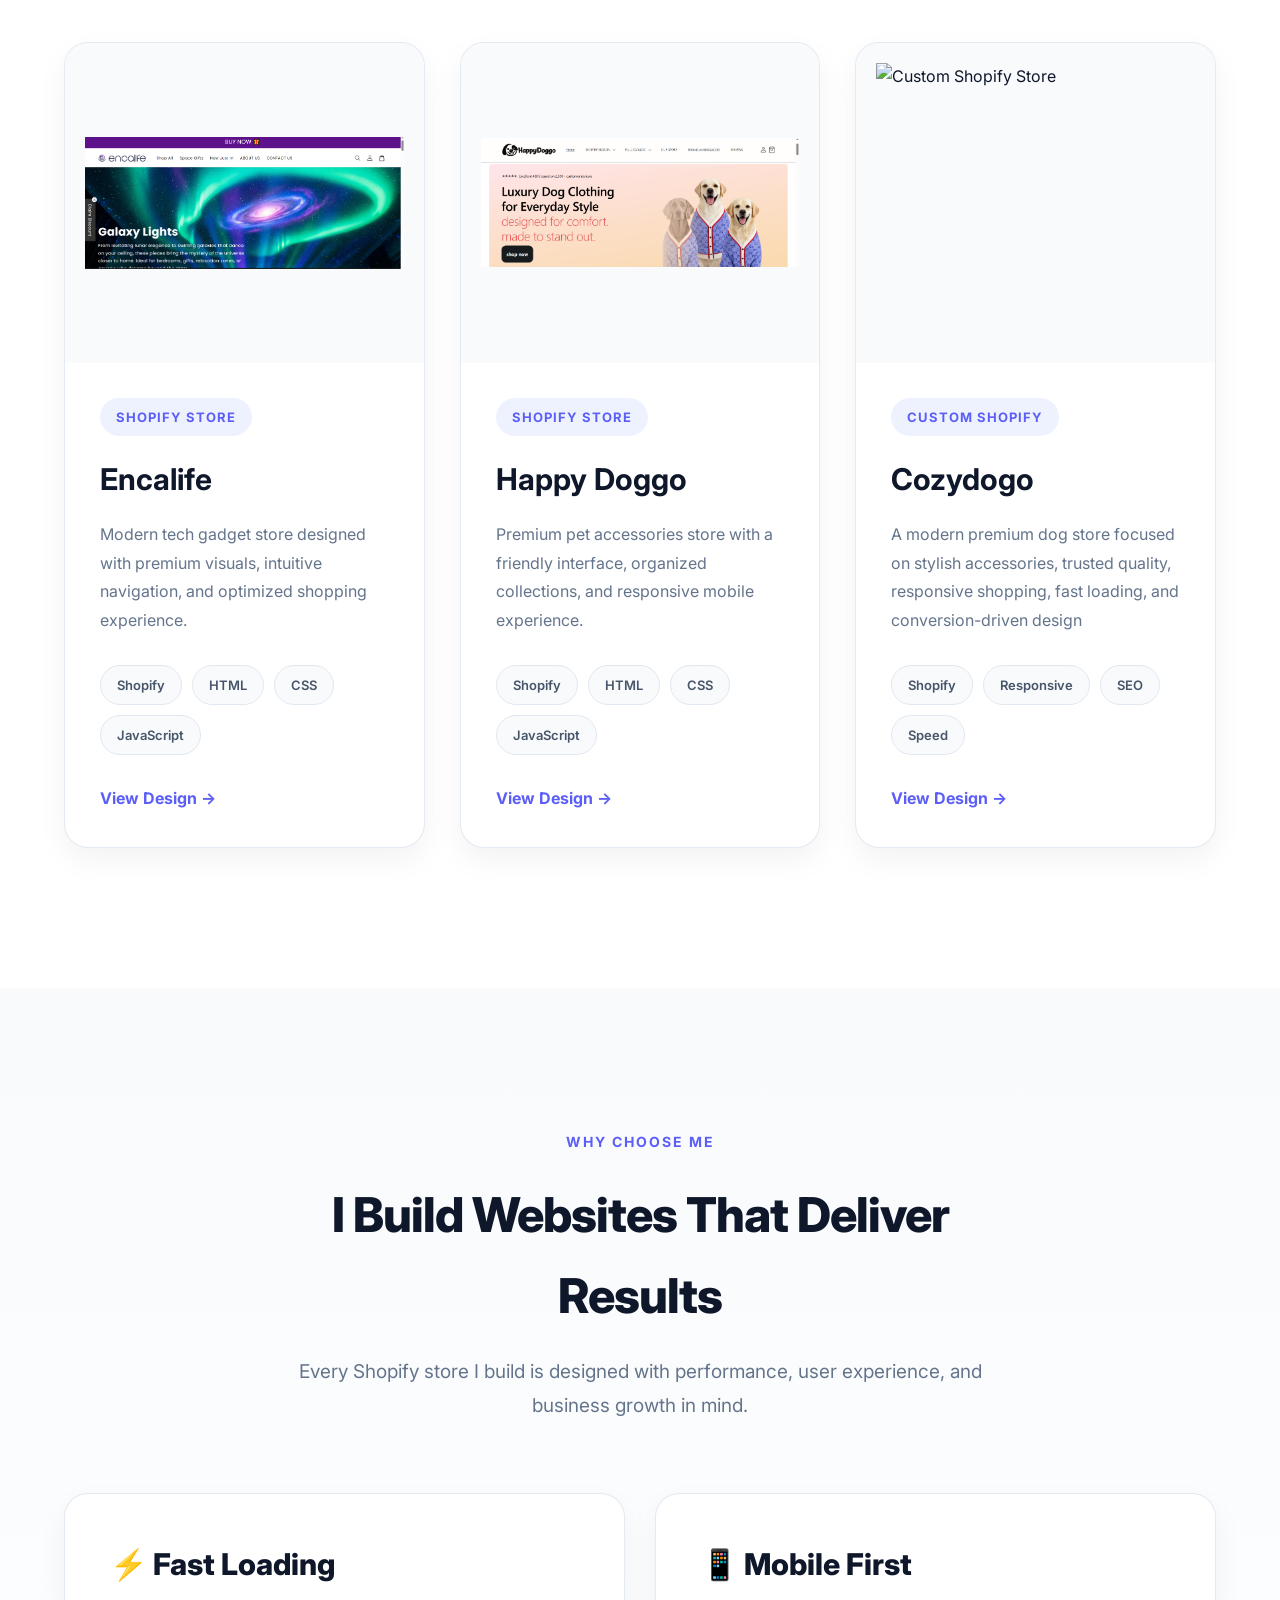
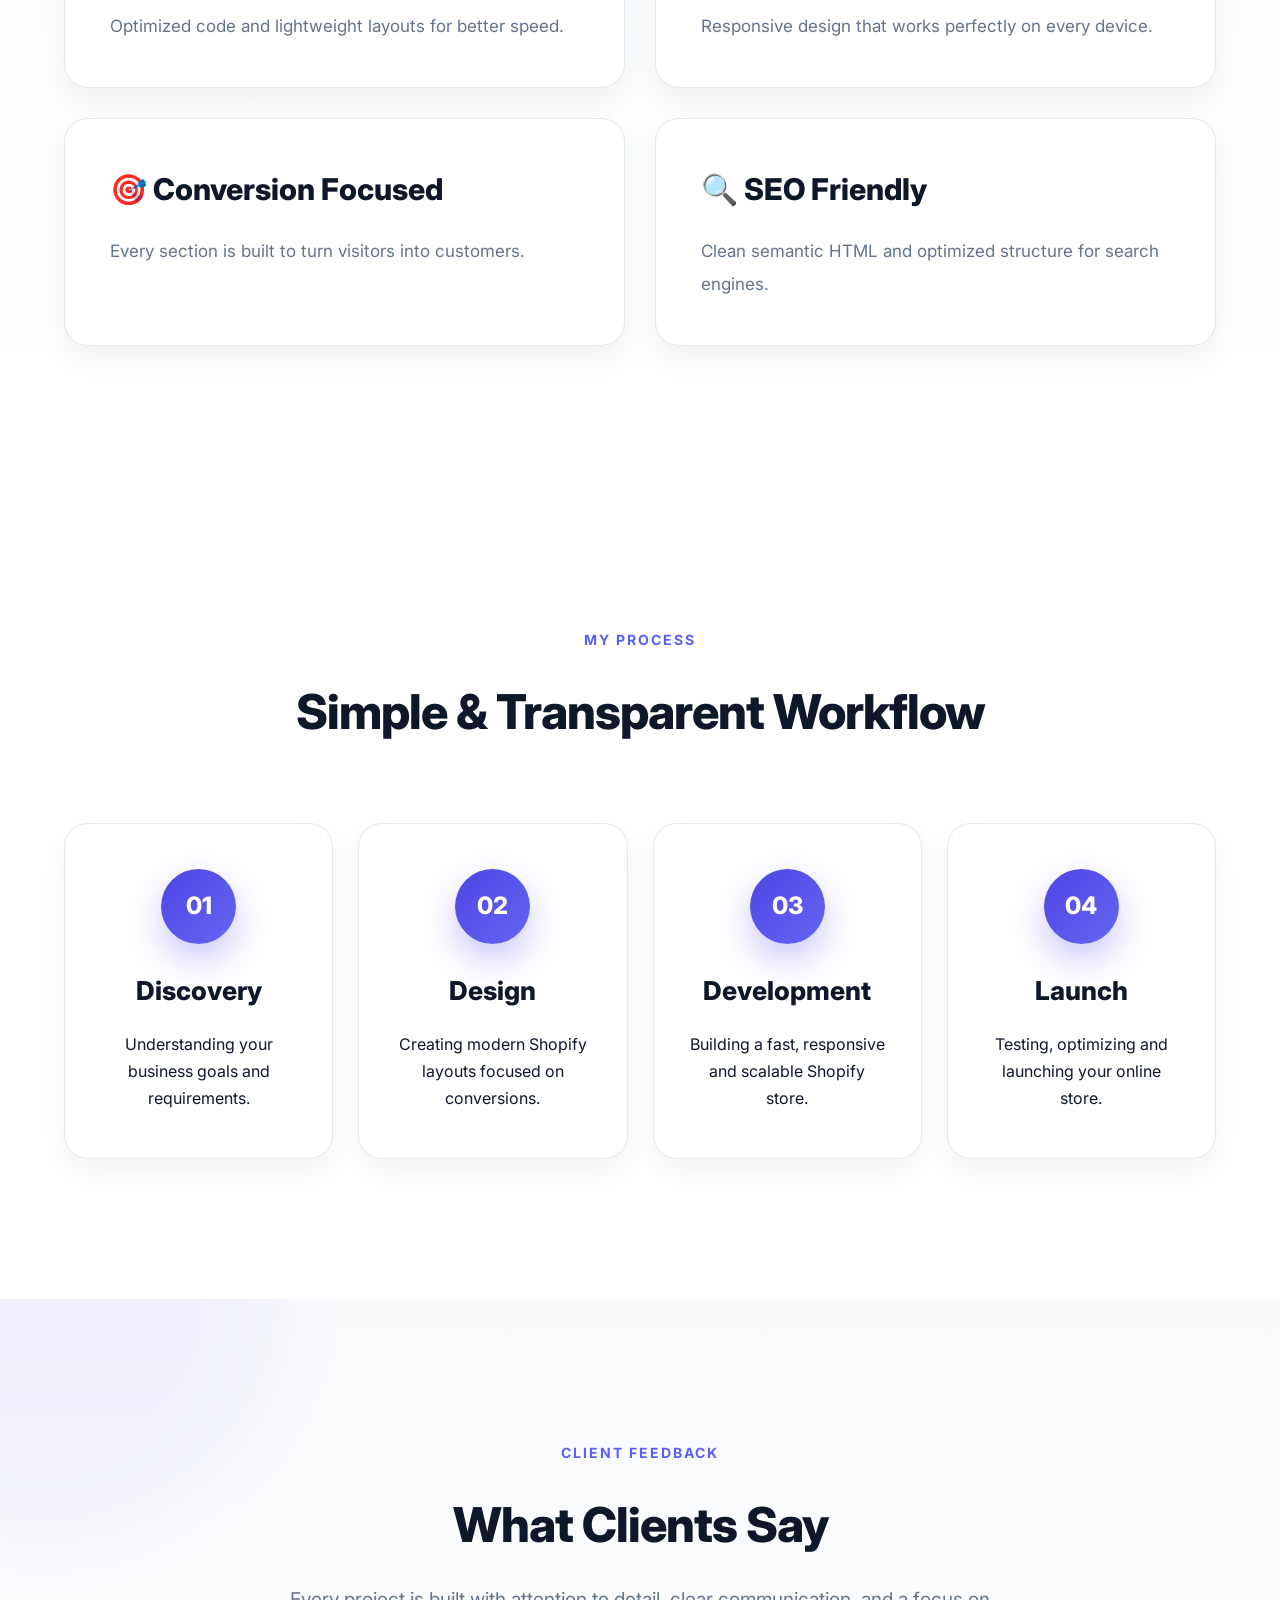
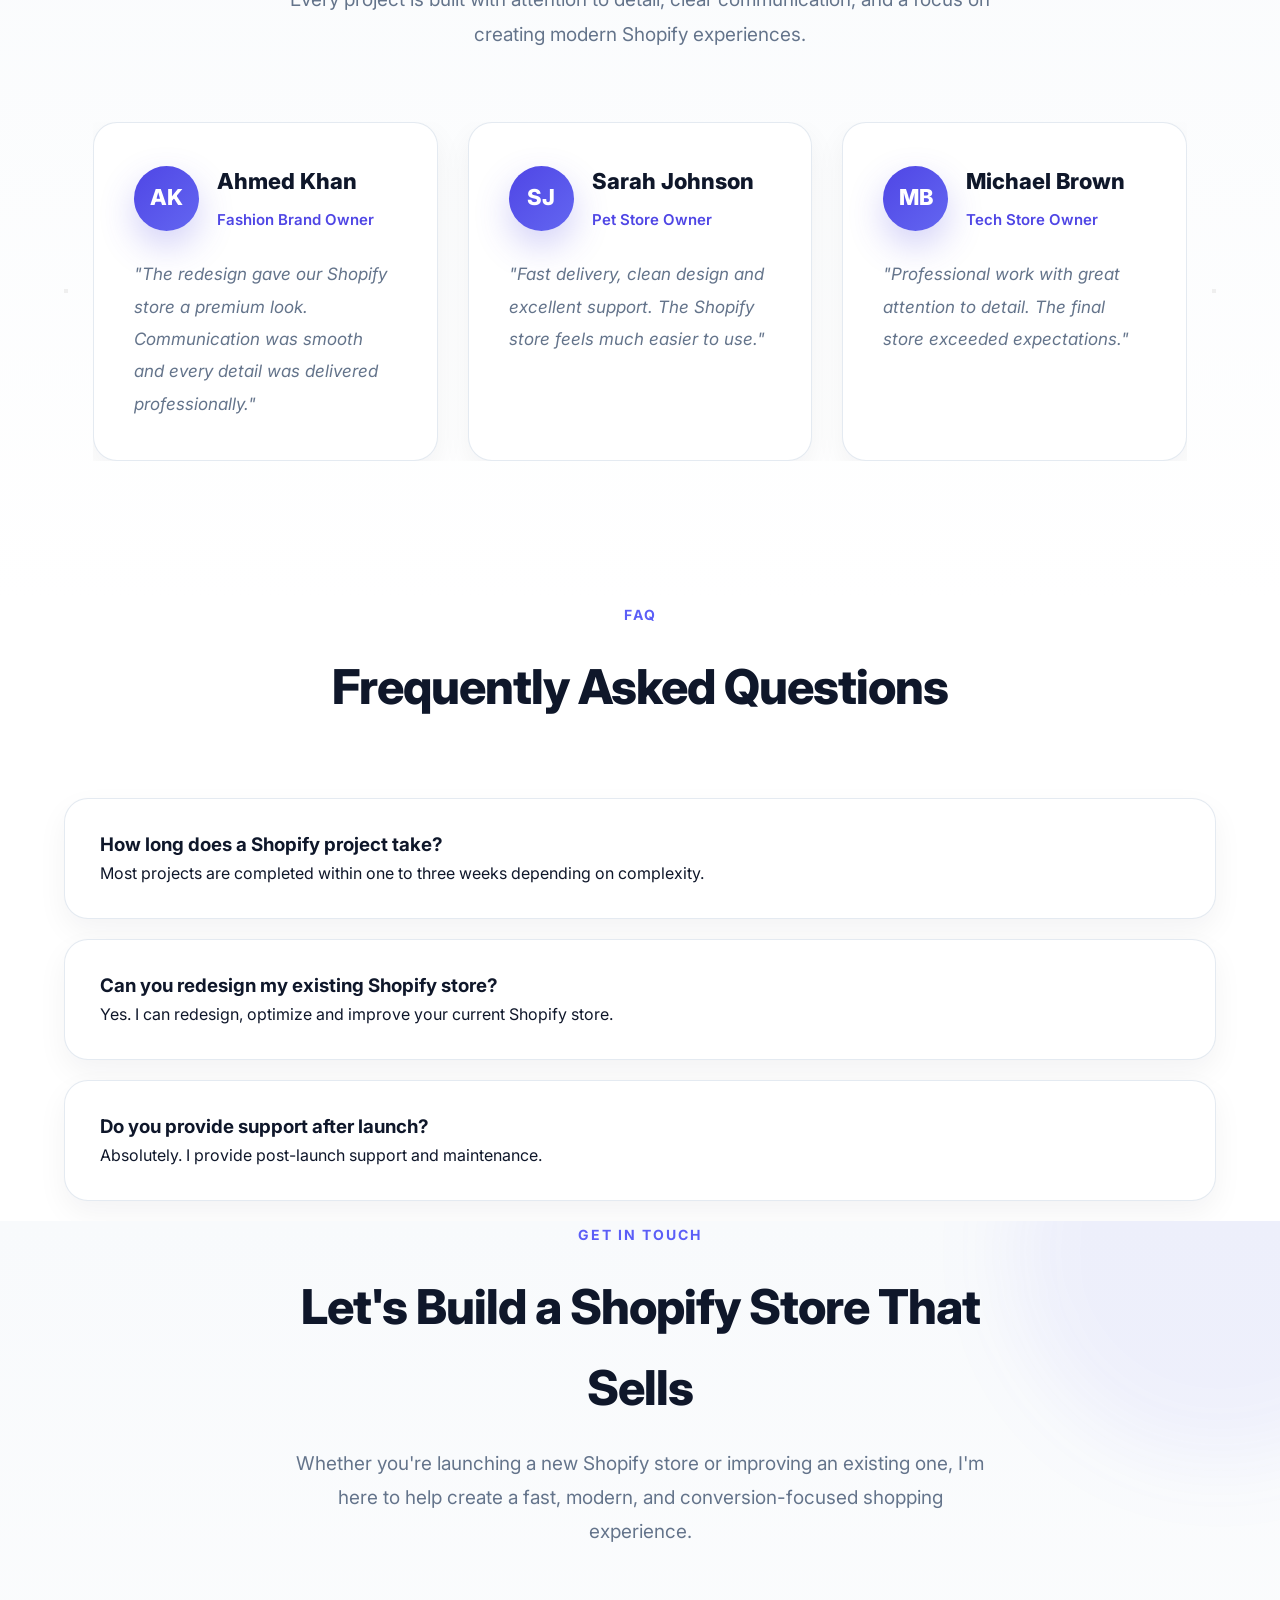
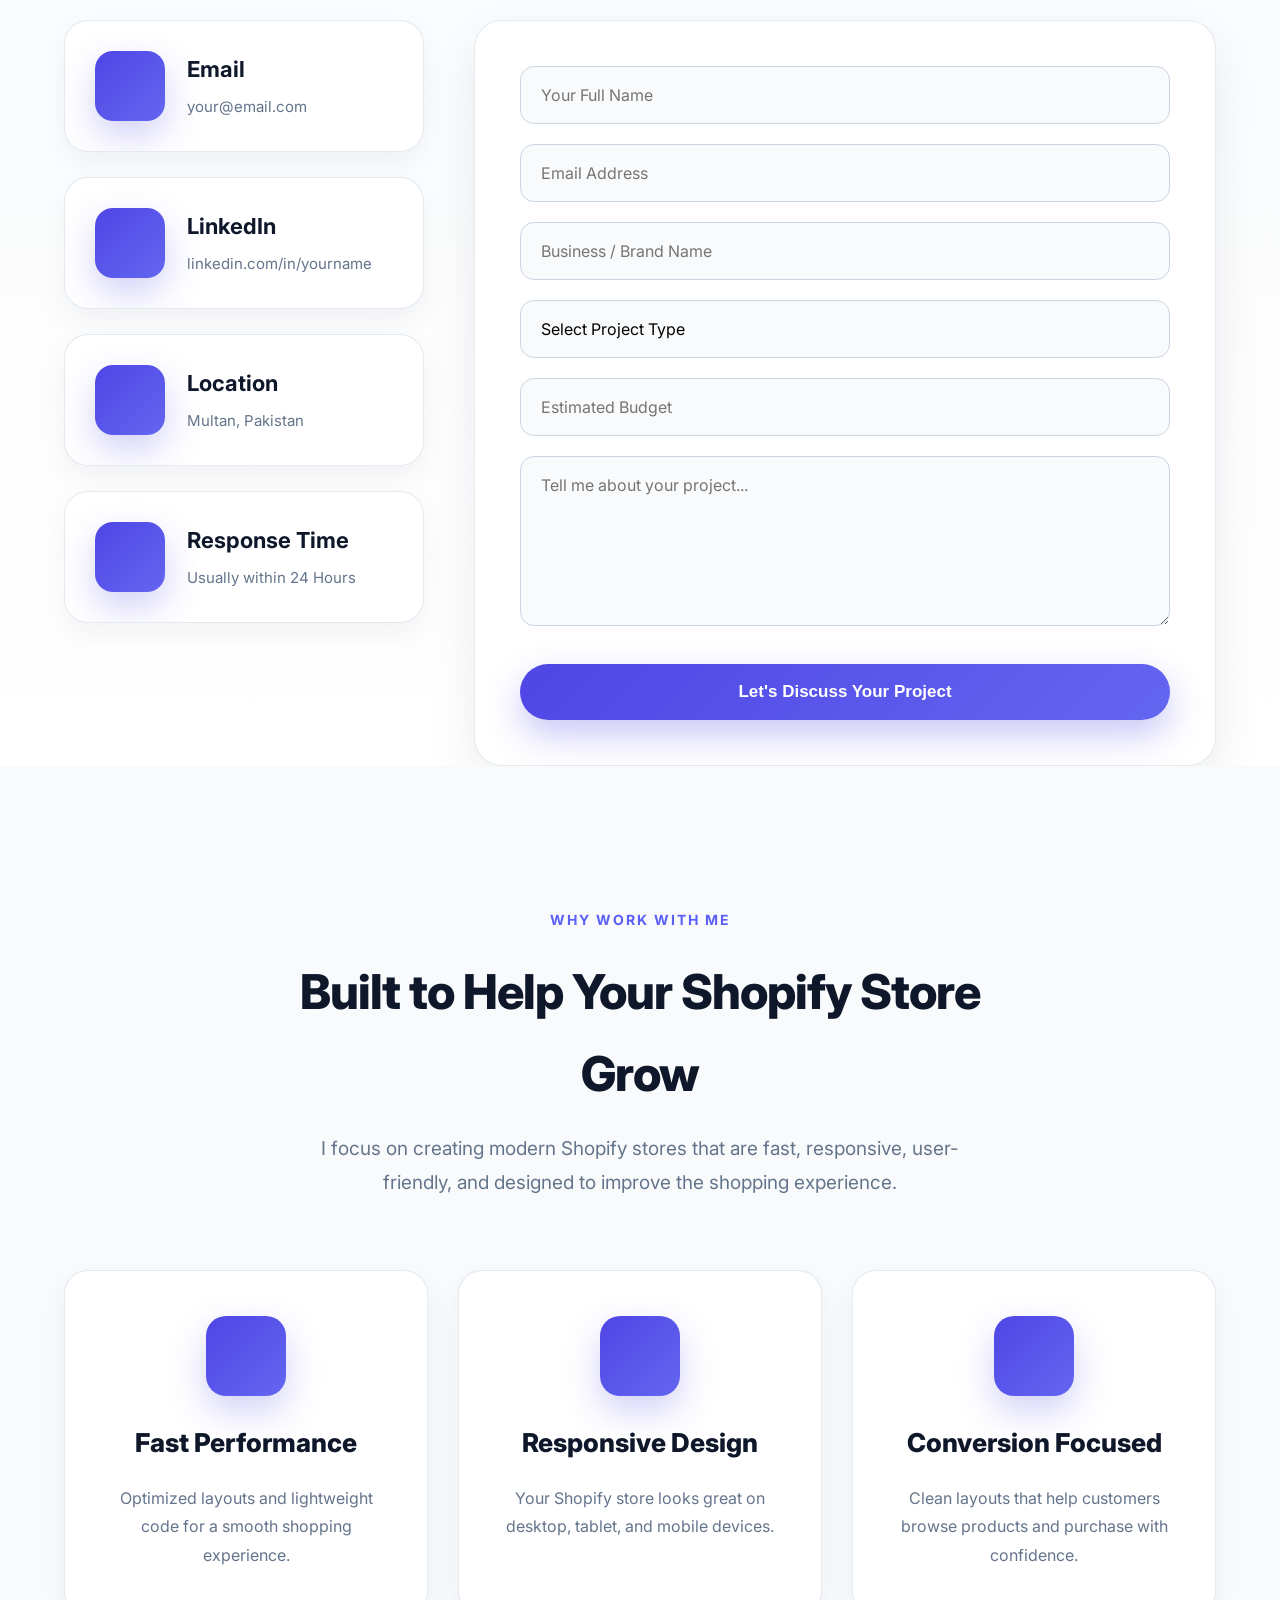
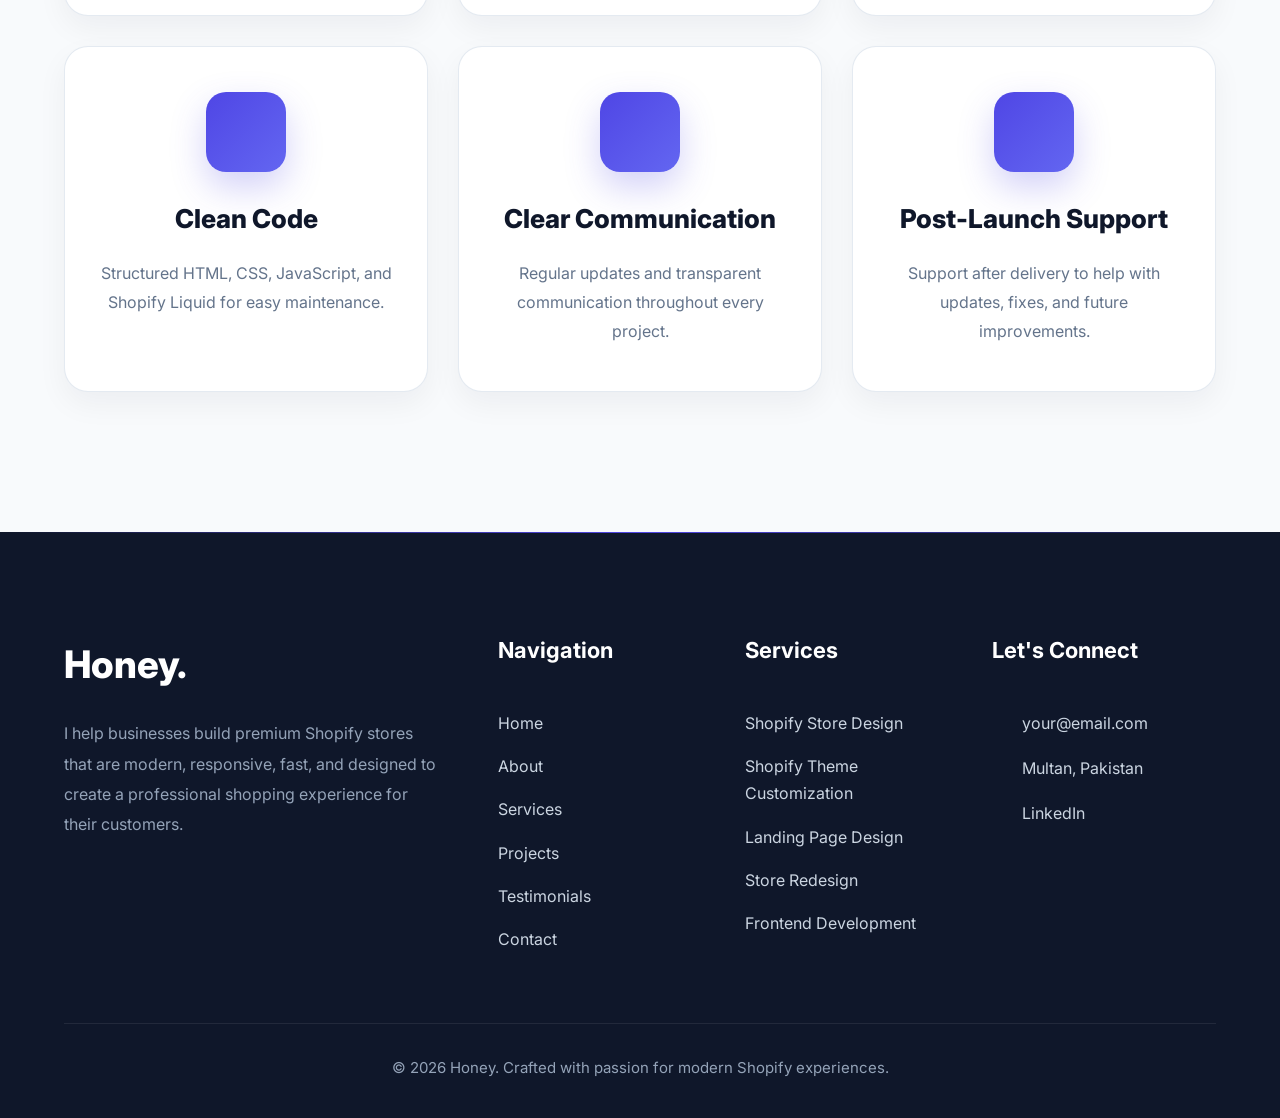
==== commit 4e3682c7: "Update index.html" ====
--- a/index.html
+++ b/index.html
@@ -376,17 +376,17 @@
             <div class="project-card card">
 
                 <div class="project-image">
-                    <img src="images/lux-home.png" alt="Custom Shopify Store">
+                    <img src="images/CDhome.png" alt="Custom Shopify Store">
                 </div>
 
                 <div class="project-content">
 
                     <span class="project-category">CUSTOM SHOPIFY</span>
 
-                    <h3>Your Store Could Be Next</h3>
+                    <h3>Cozydogo</h3>
 
                     <p>
-                        Looking for a premium Shopify store tailored to your brand? Let's build a modern ecommerce experience together.
+                       A modern premium dog store focused on stylish accessories, trusted quality, responsive shopping, fast loading, and conversion-driven design
                     </p>
 
                     <div class="project-tech">
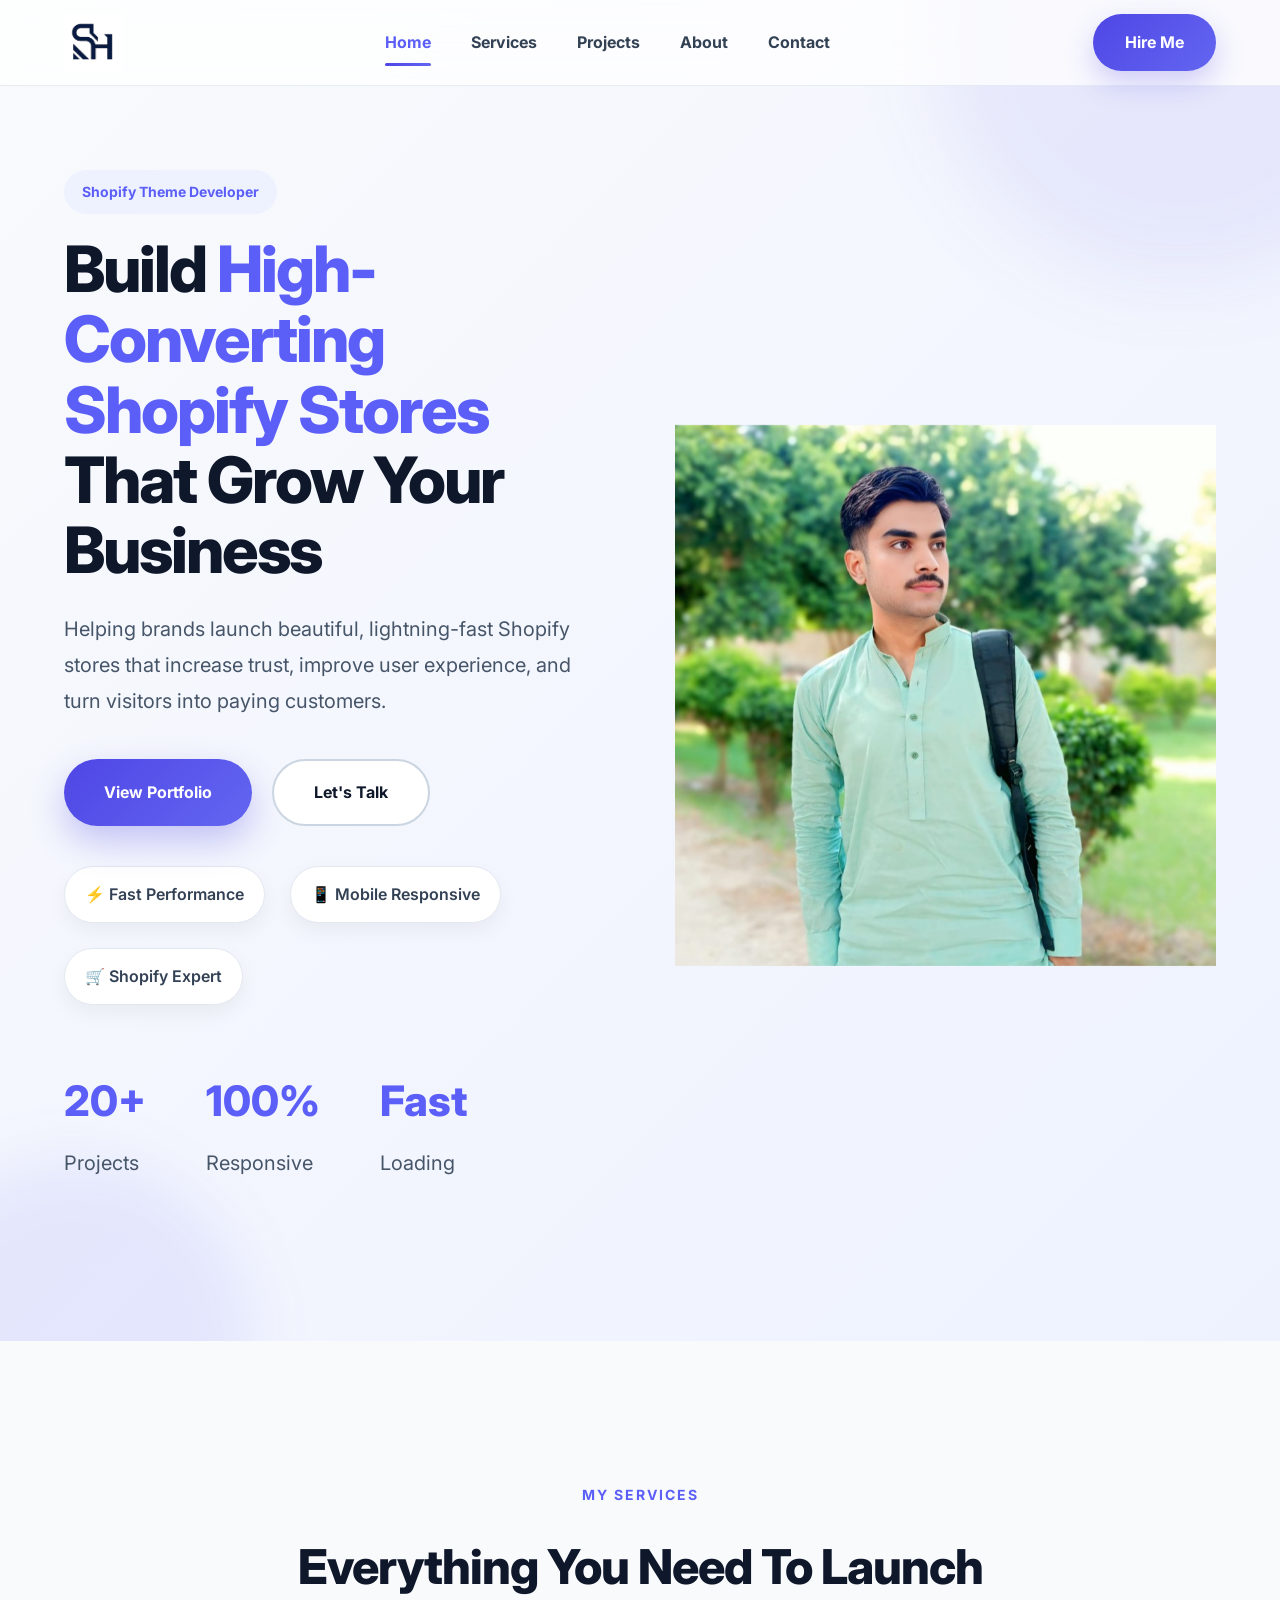
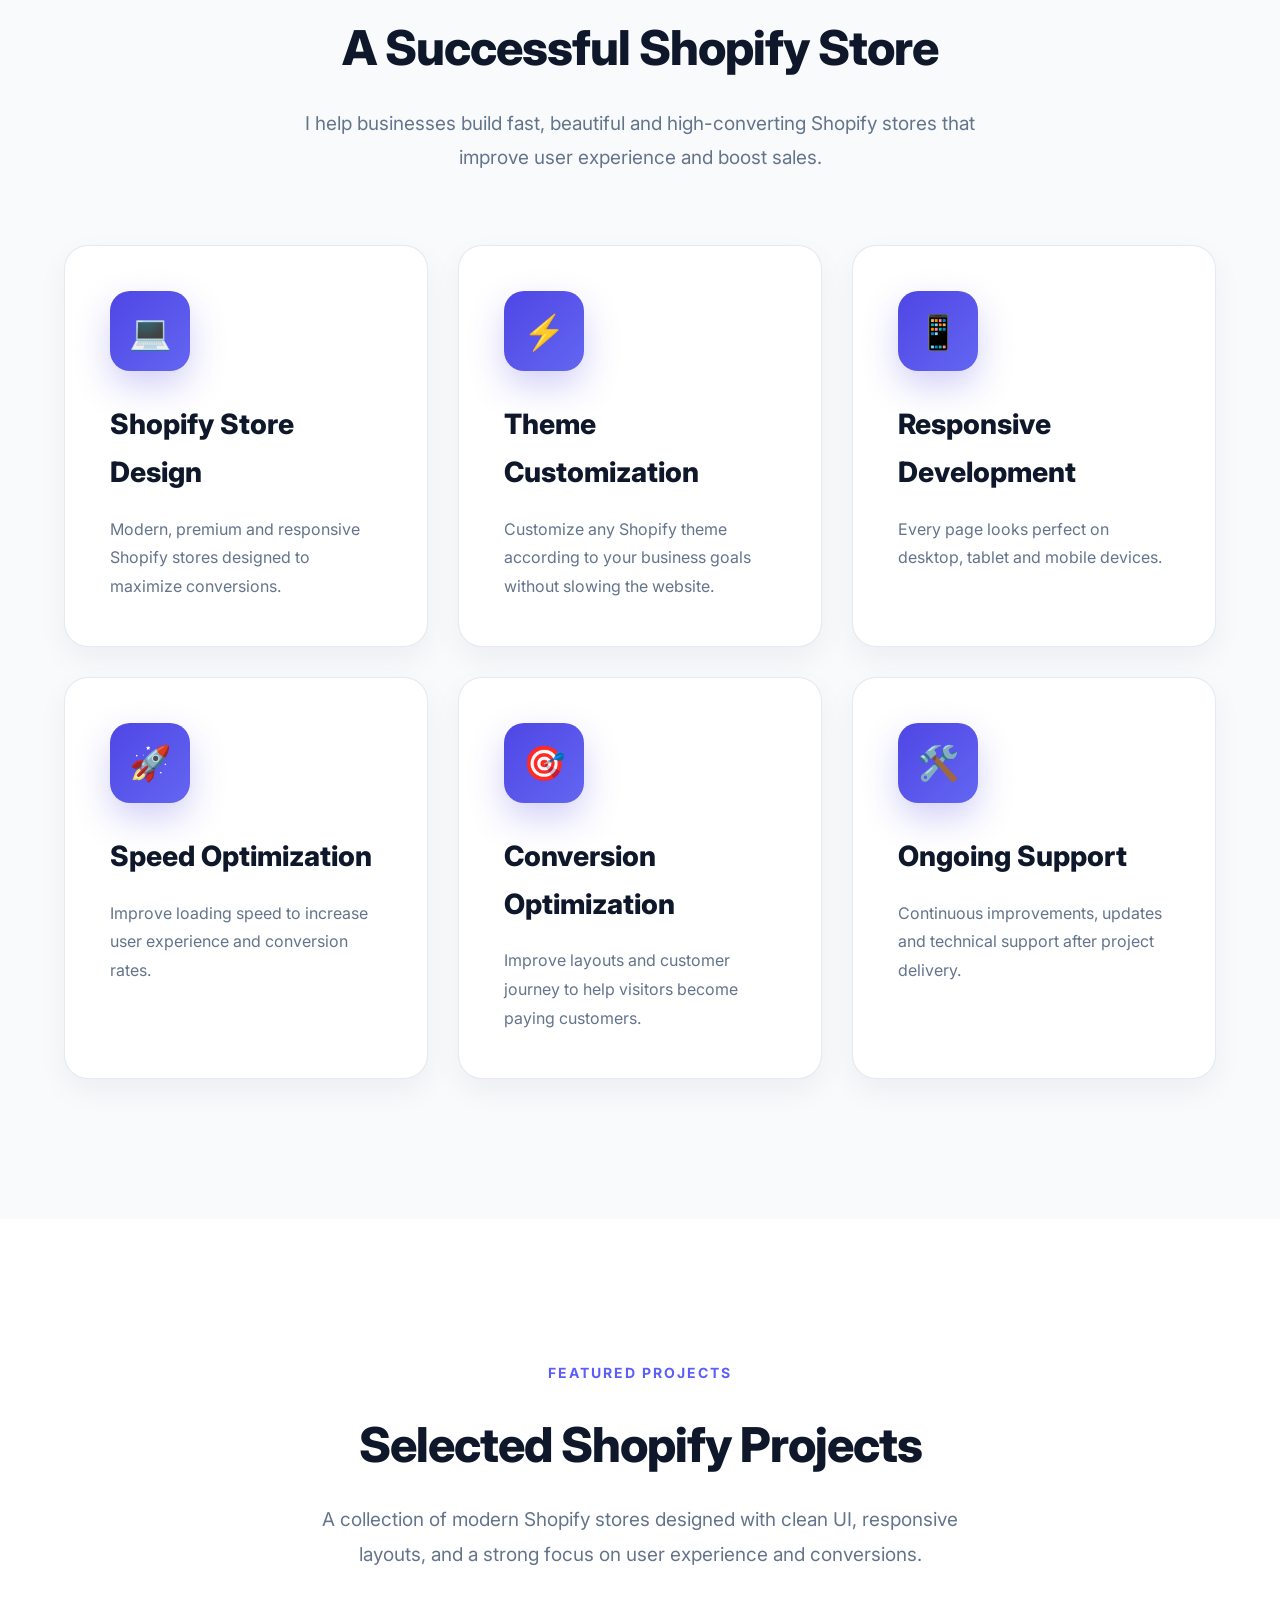
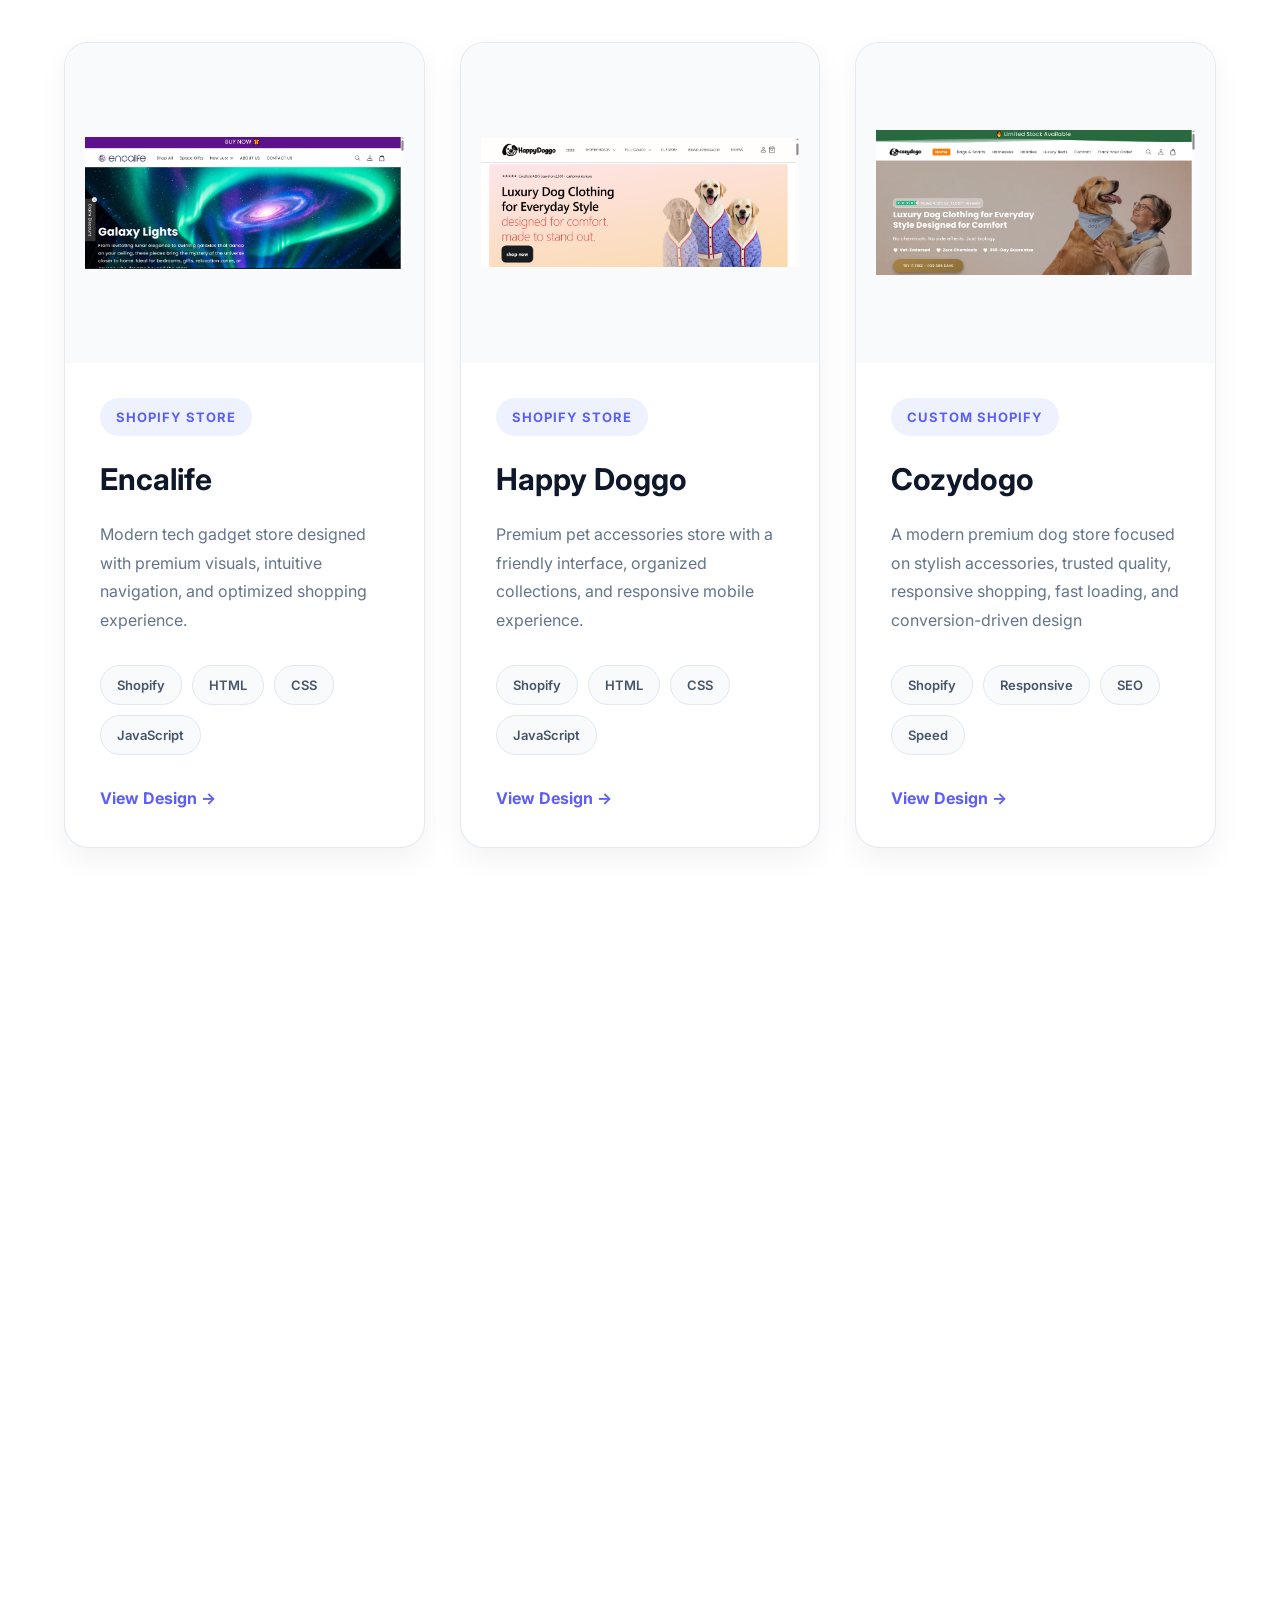
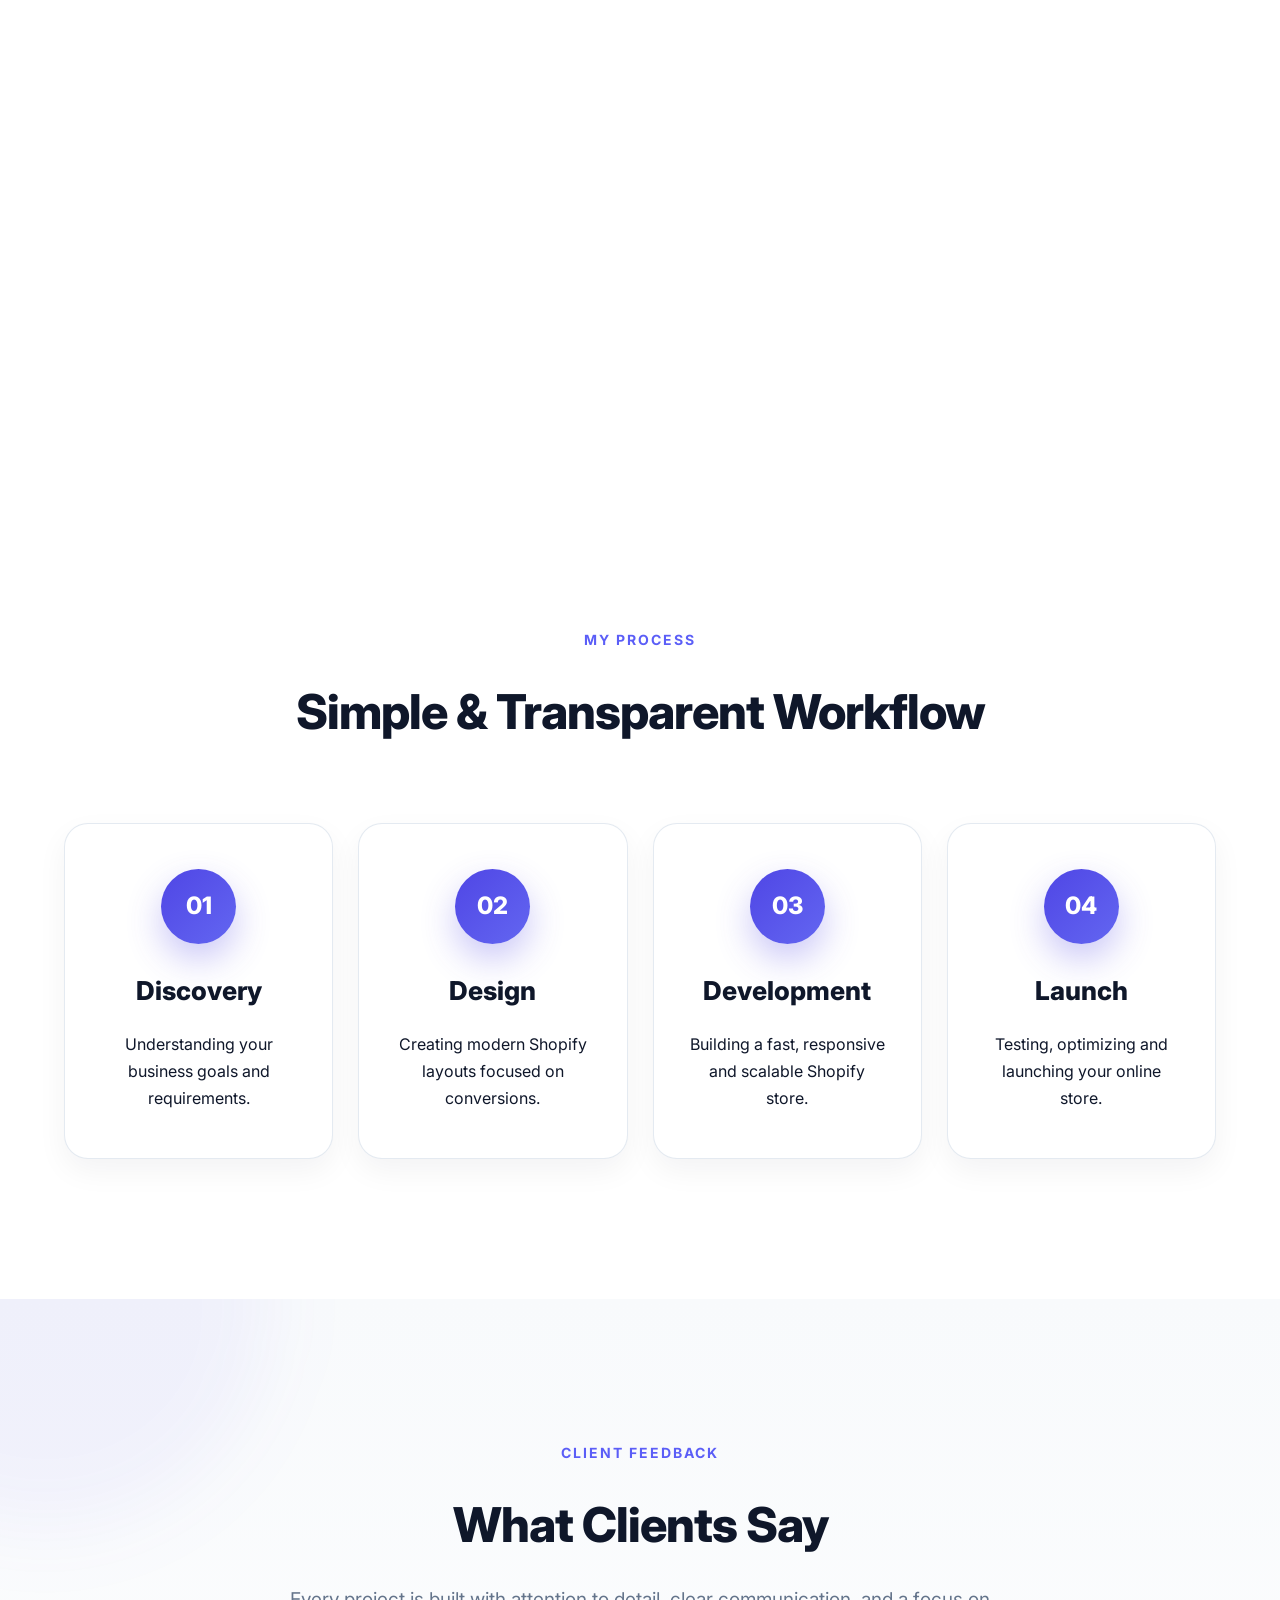
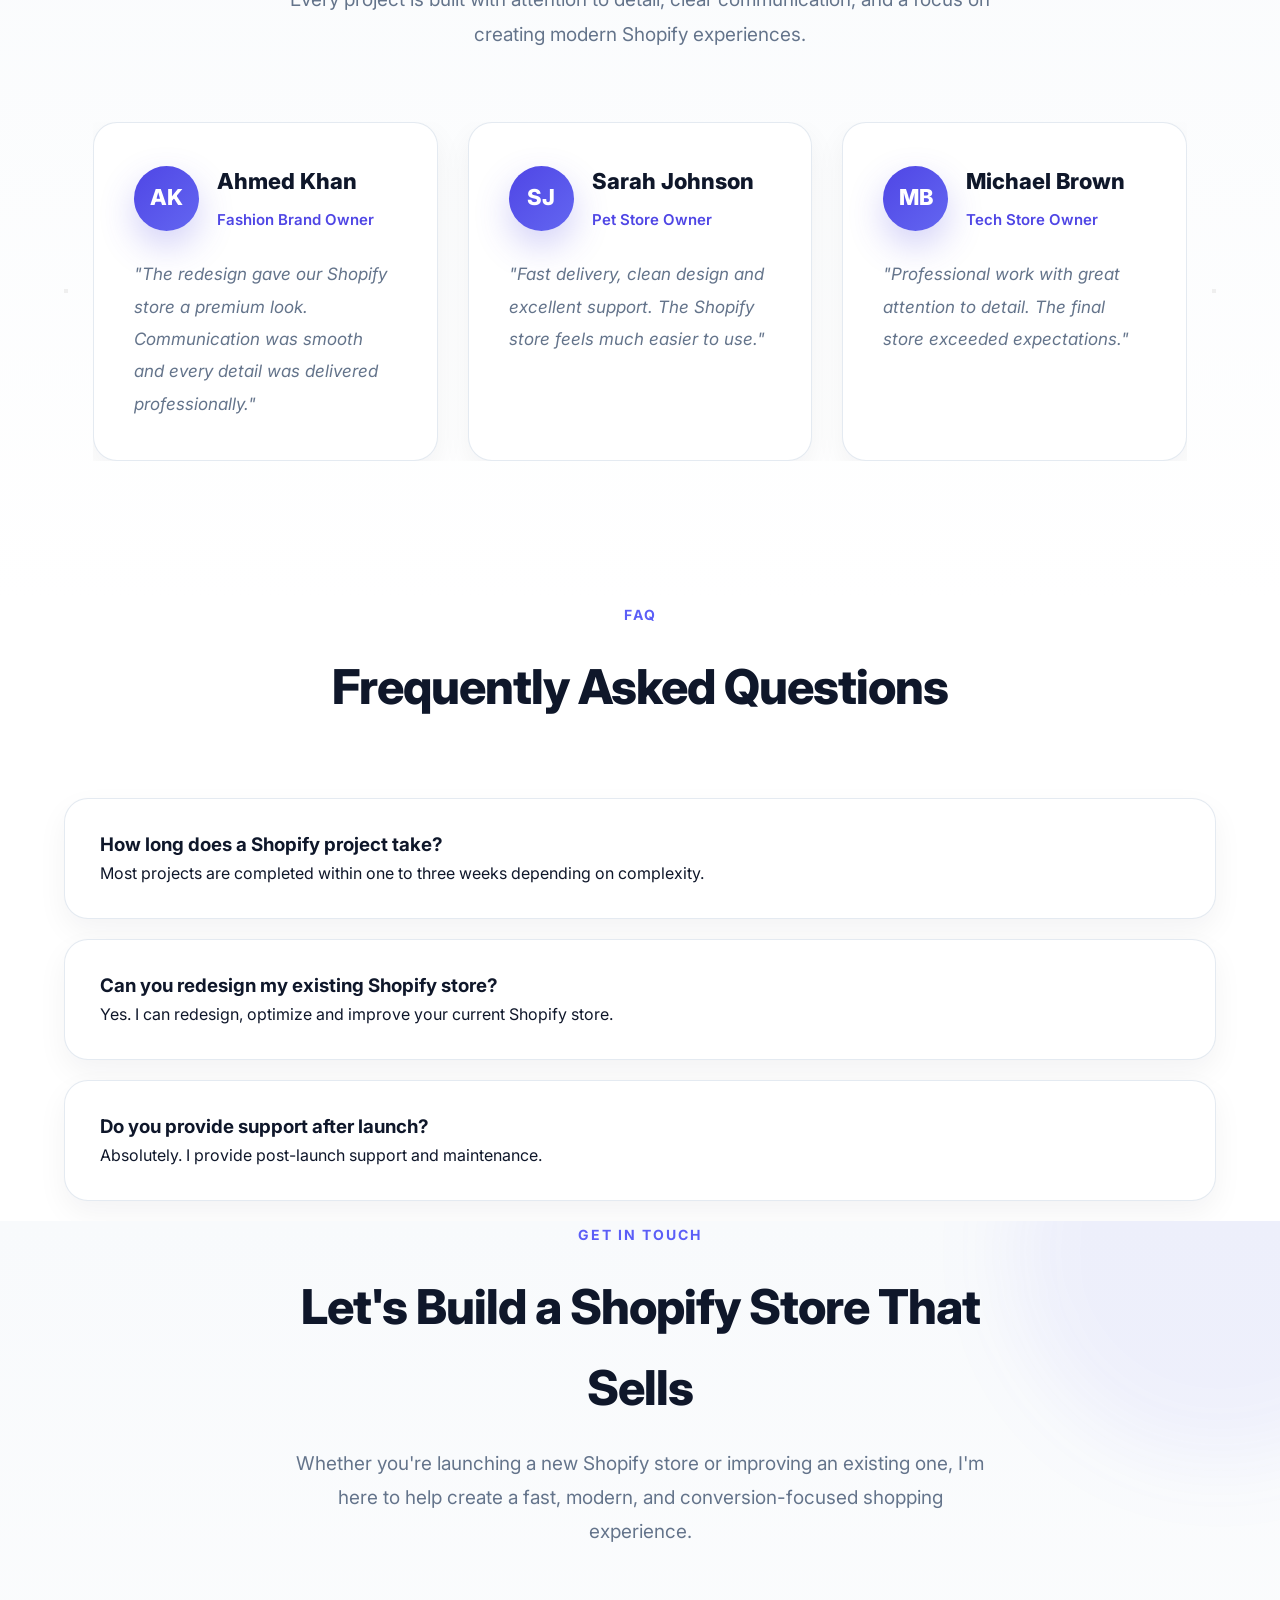
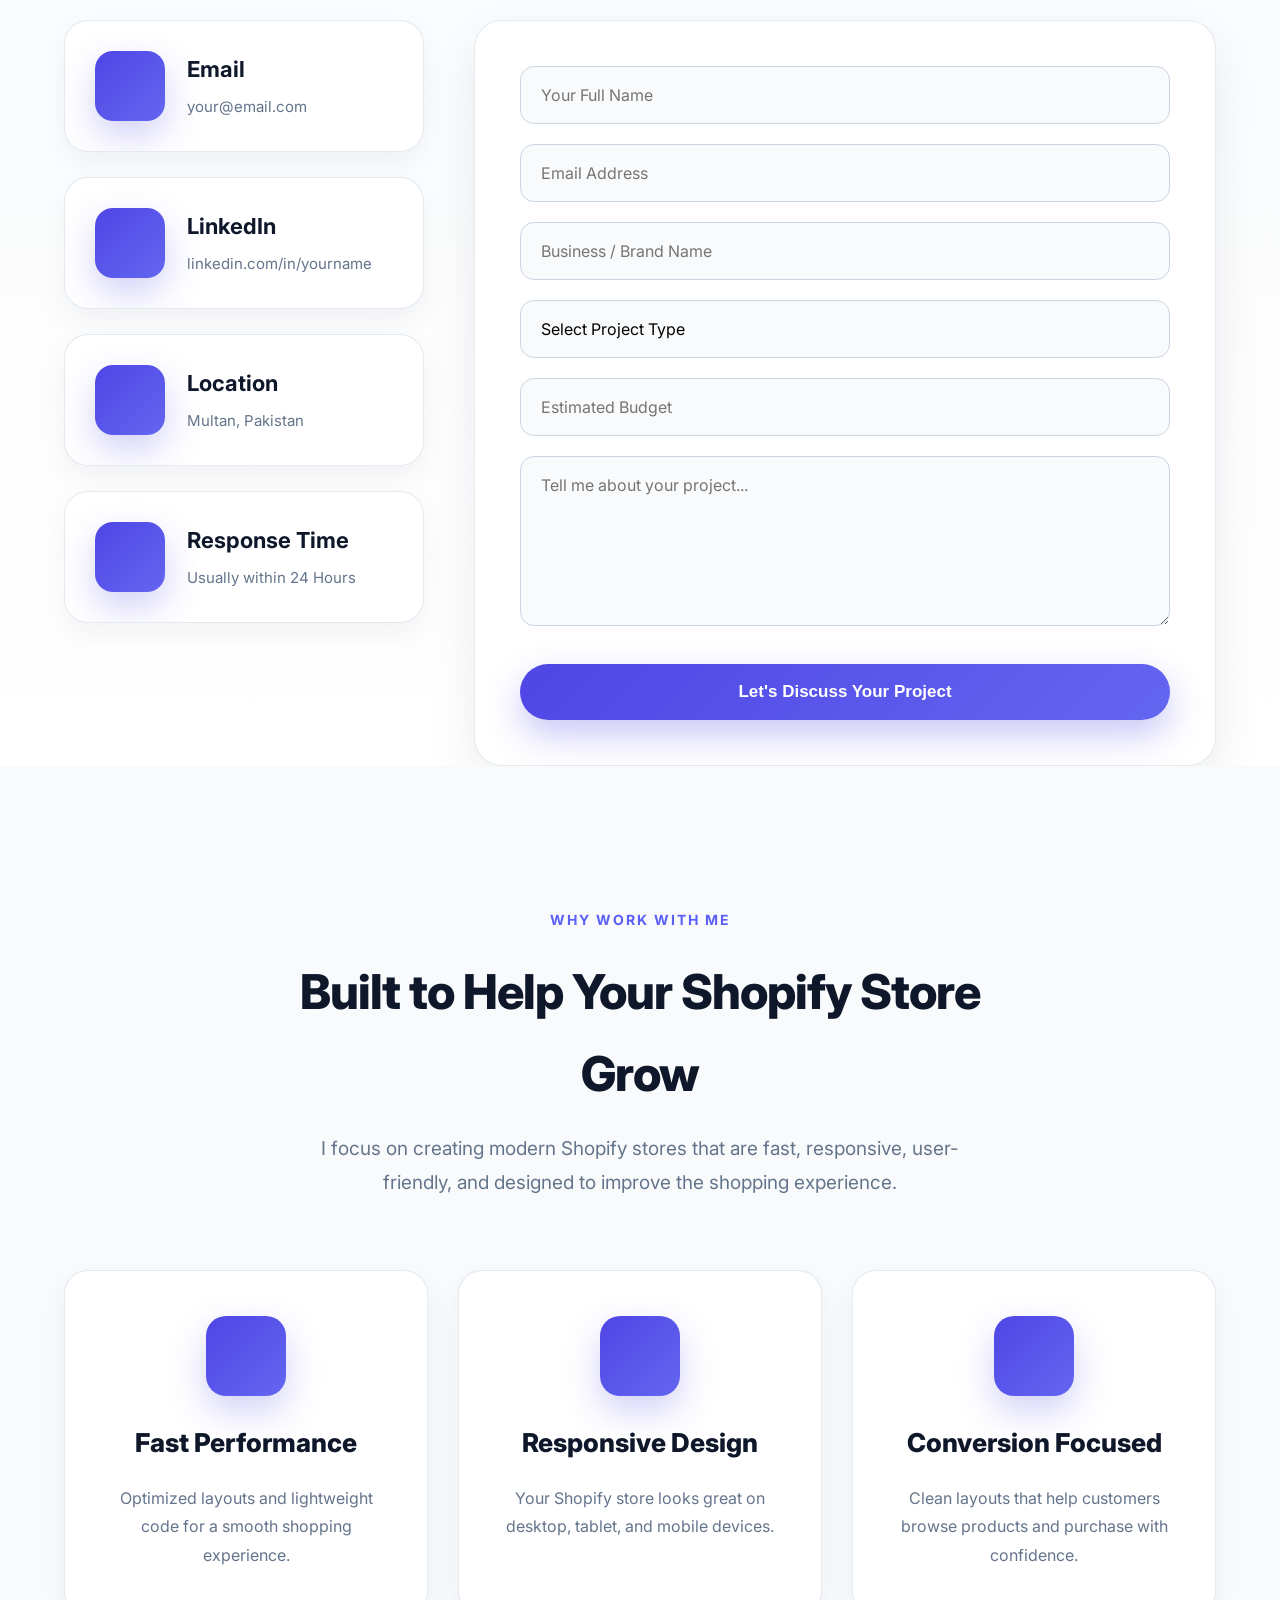
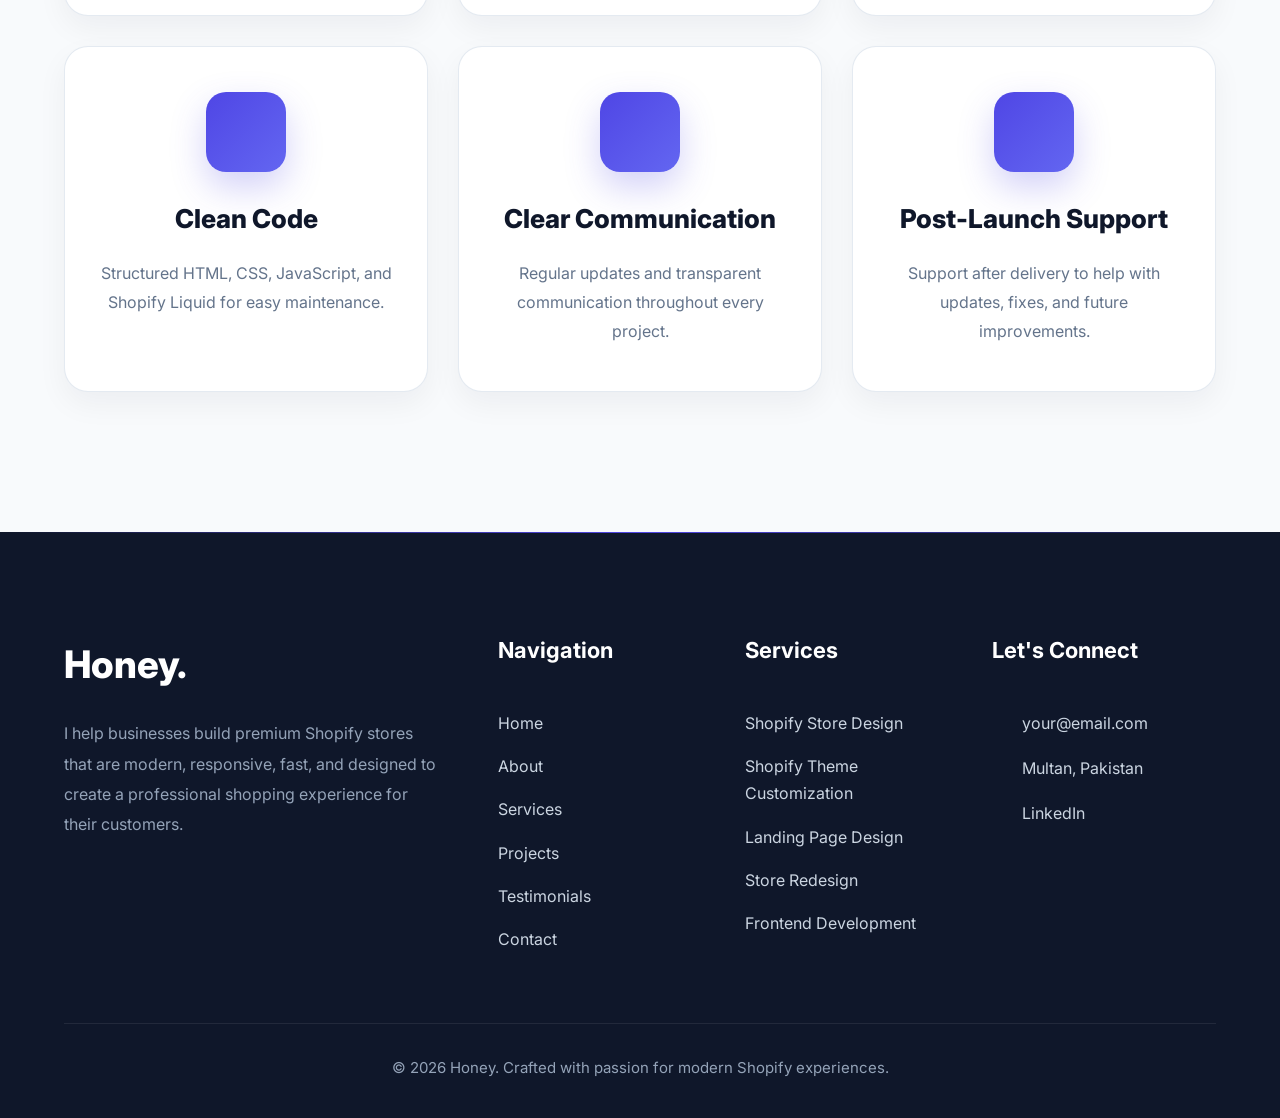
==== commit 539b9dfe: "Update index.html" ====
--- a/index.html
+++ b/index.html
@@ -376,7 +376,7 @@
             <div class="project-card card">
 
                 <div class="project-image">
-                    <img src="images/CDhome.png" alt="Custom Shopify Store">
+                    <img src="images/Cdhome.png" alt="Custom Shopify Store">
                 </div>
 
                 <div class="project-content">
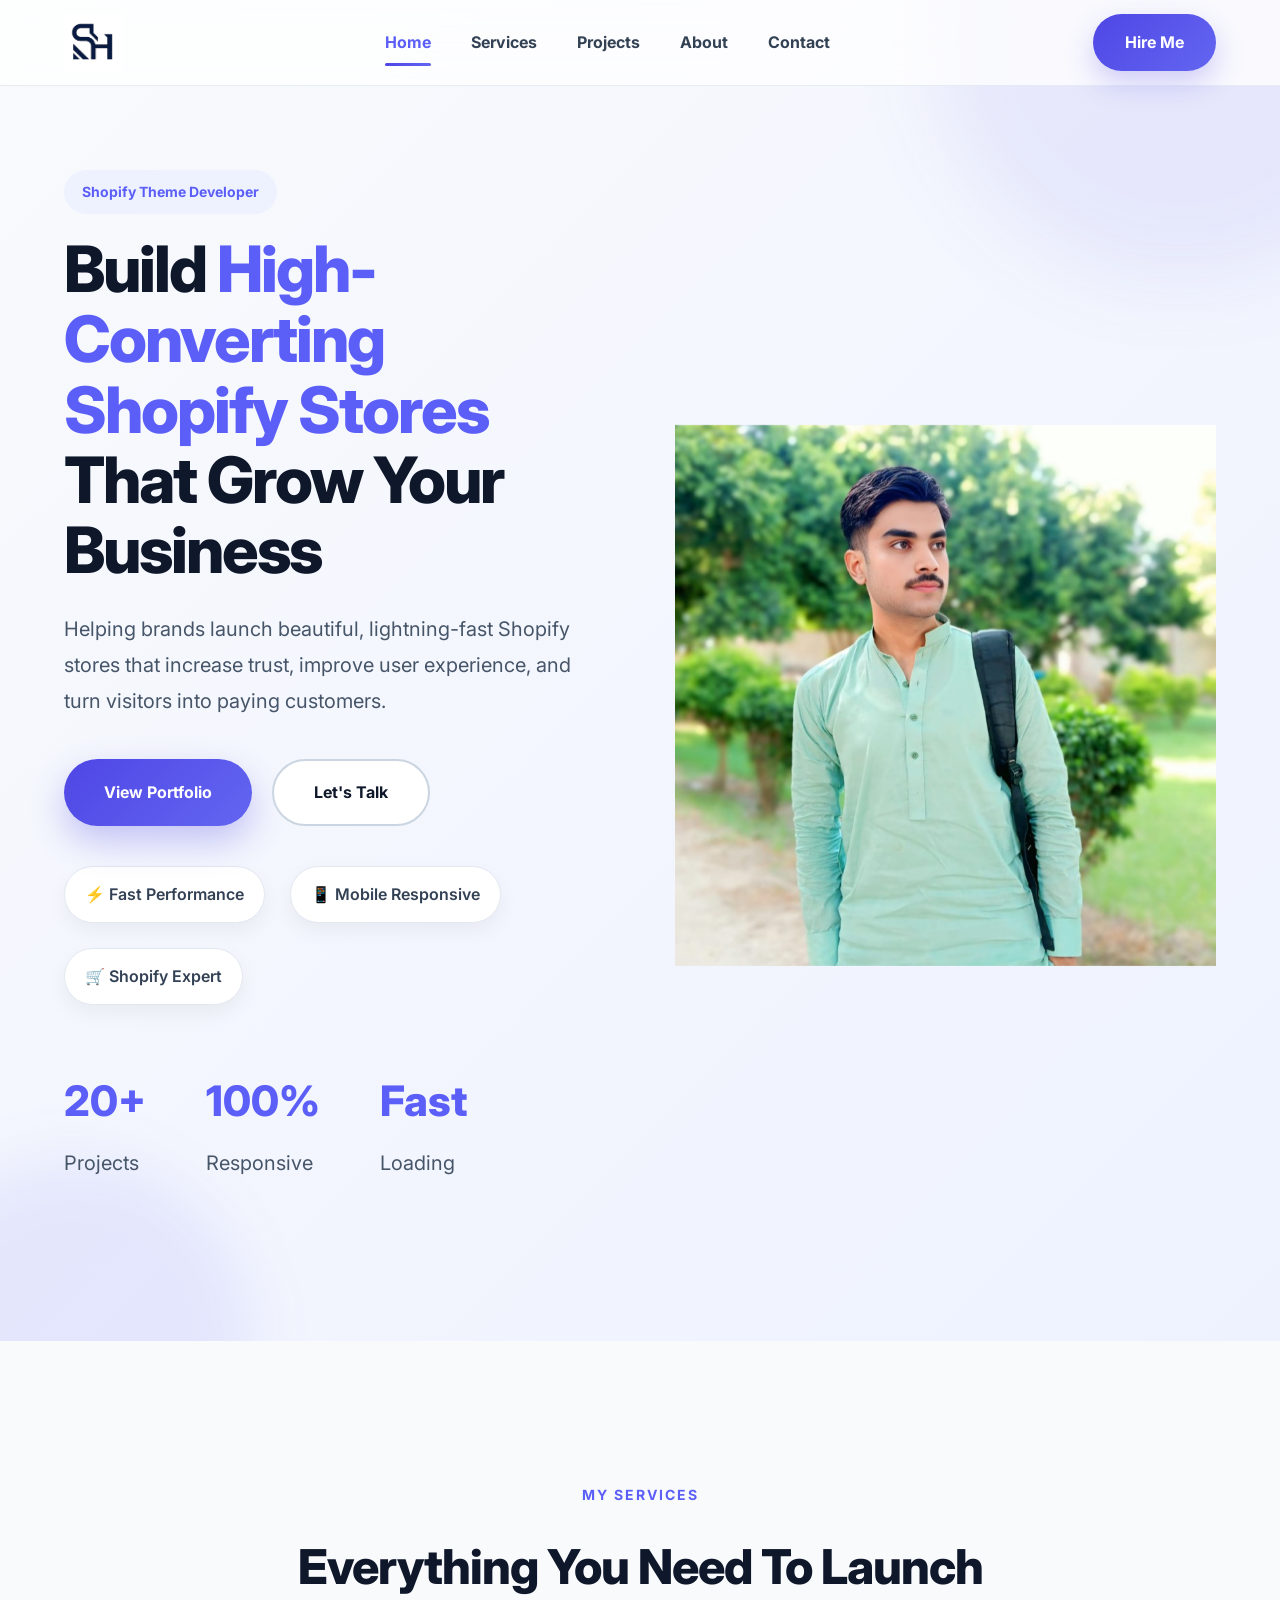
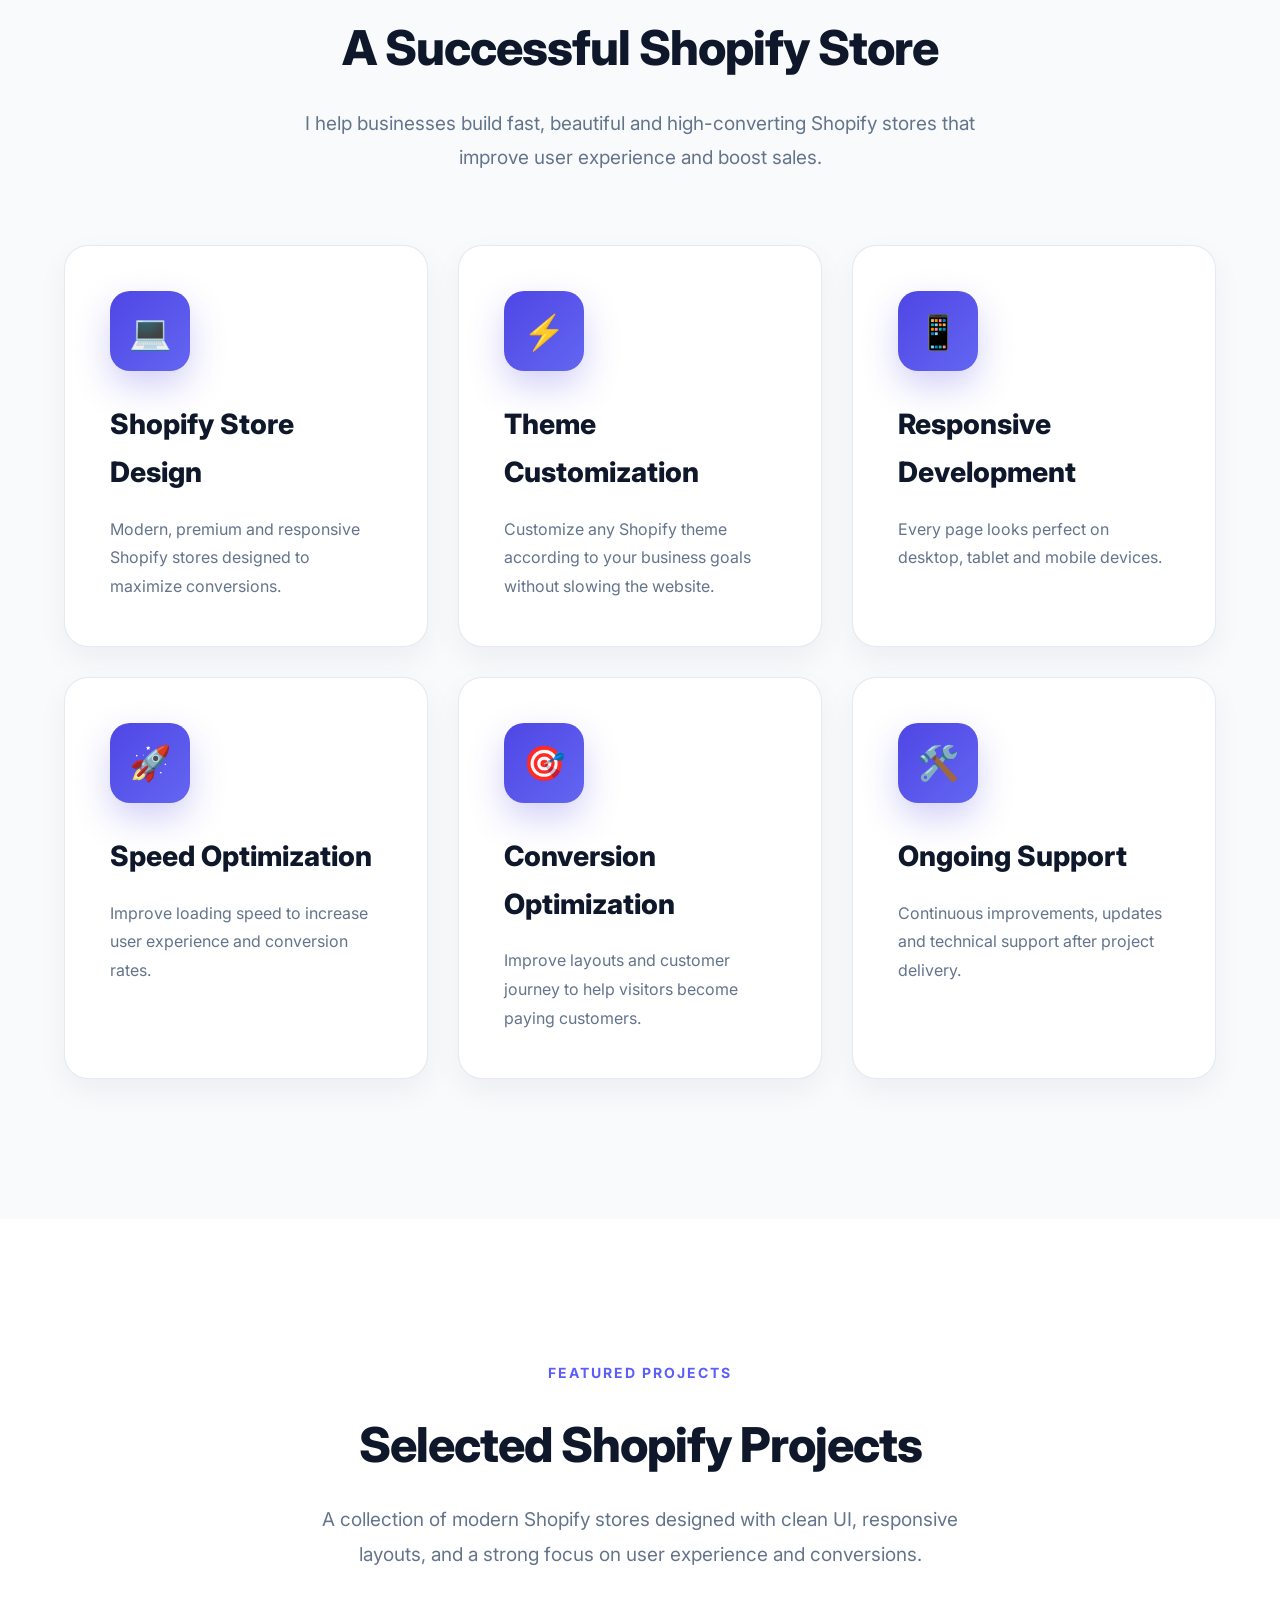
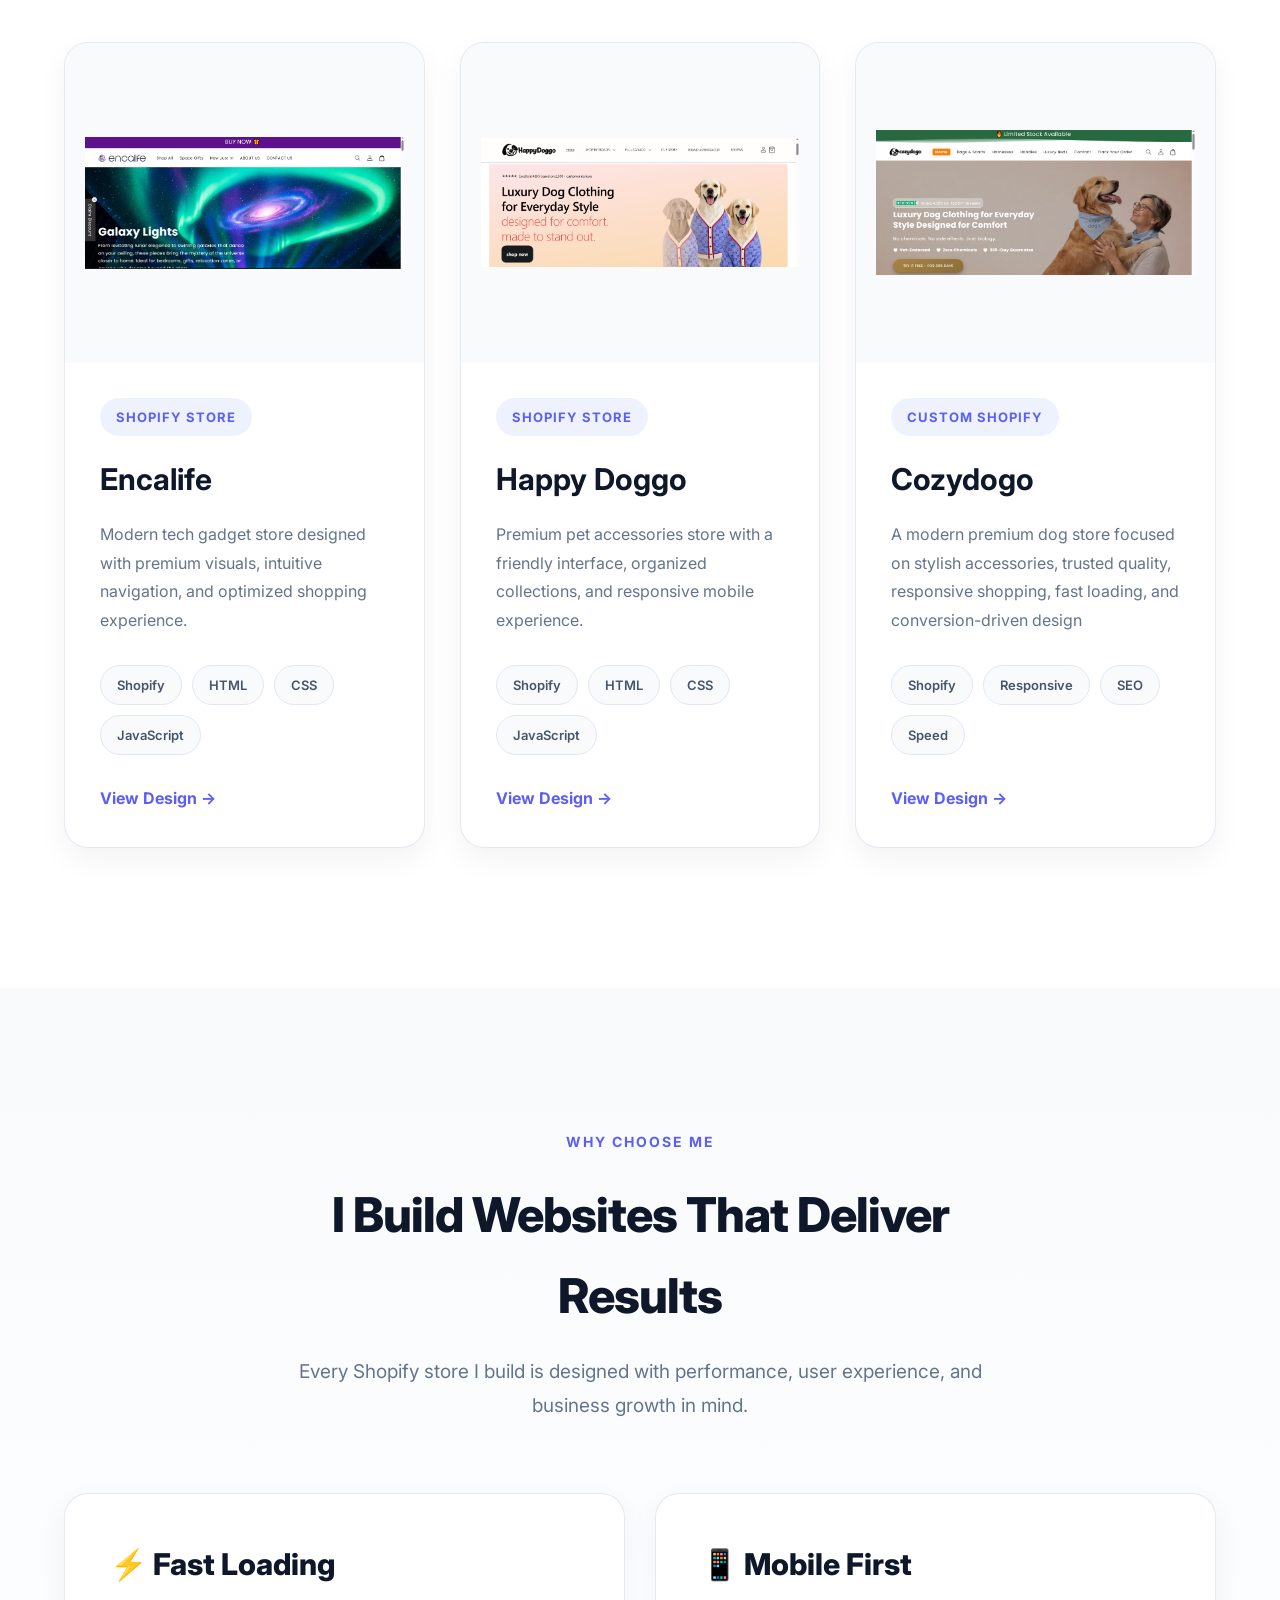
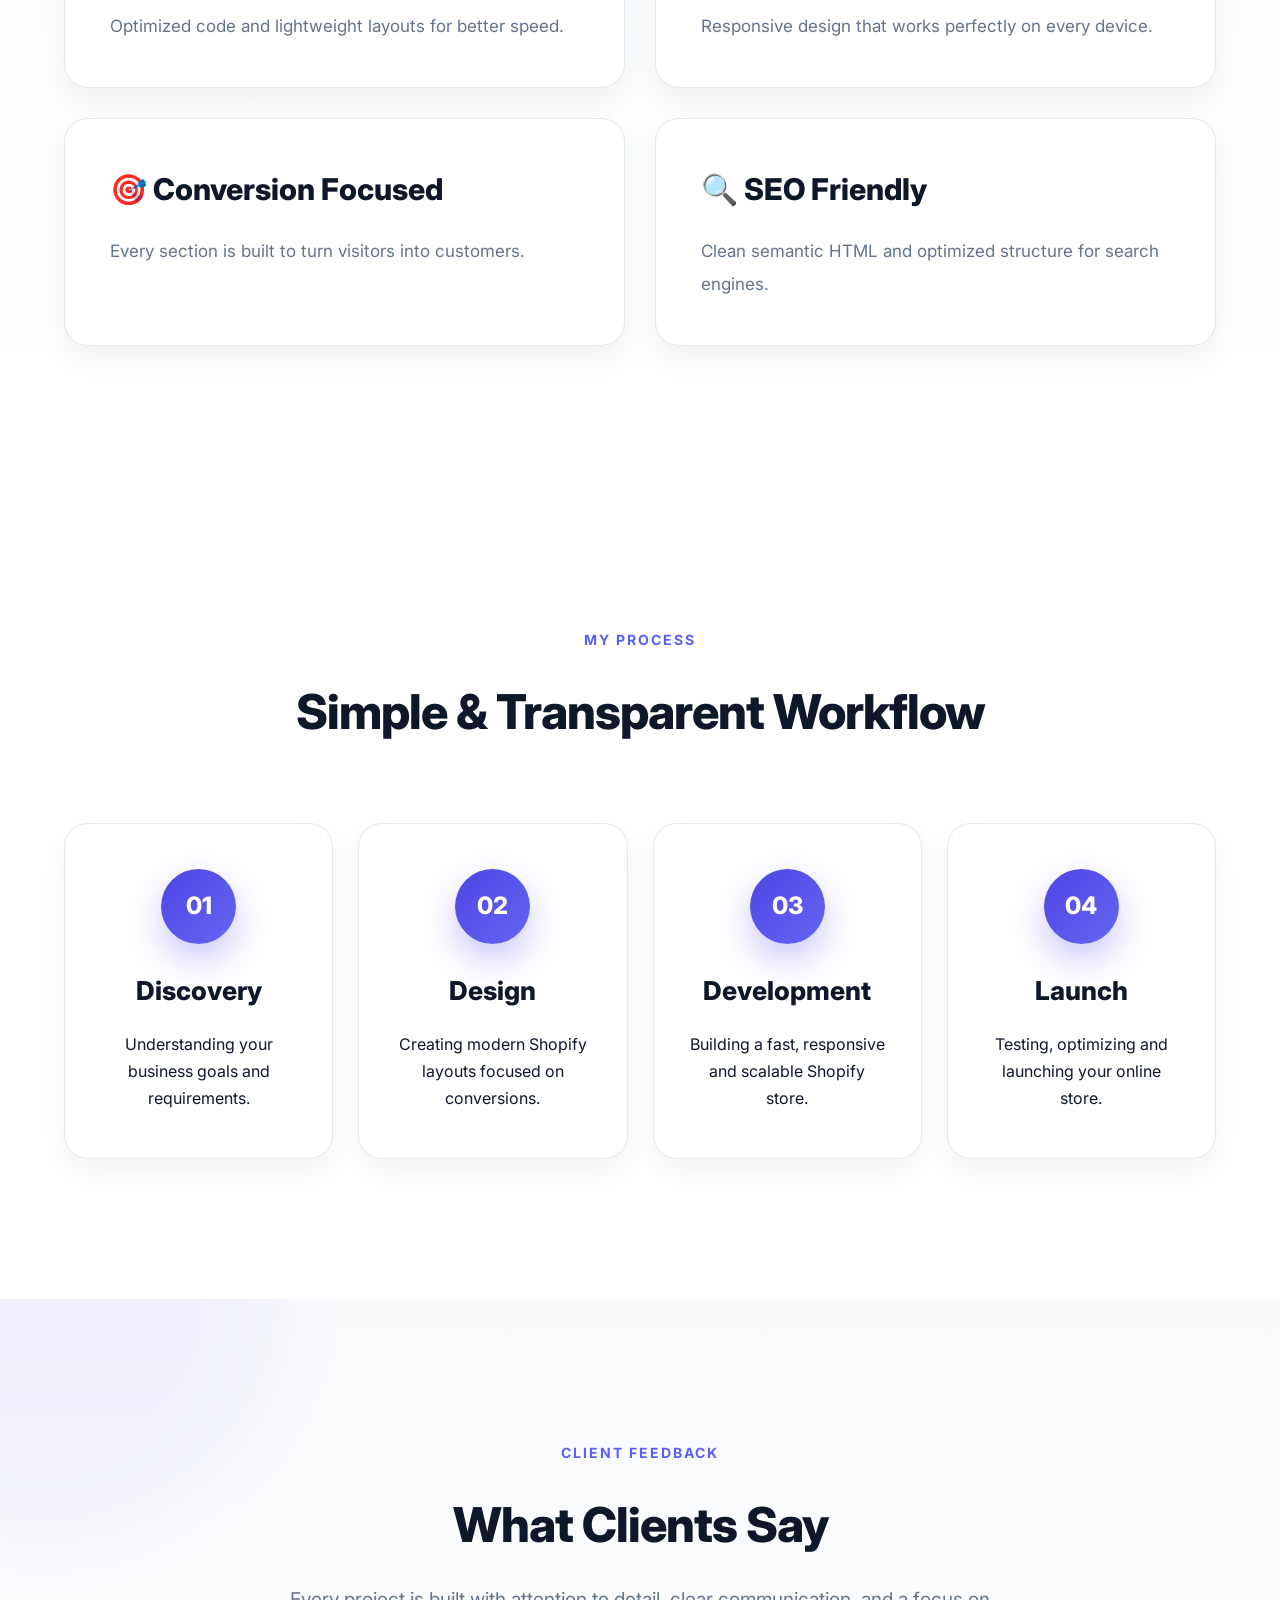
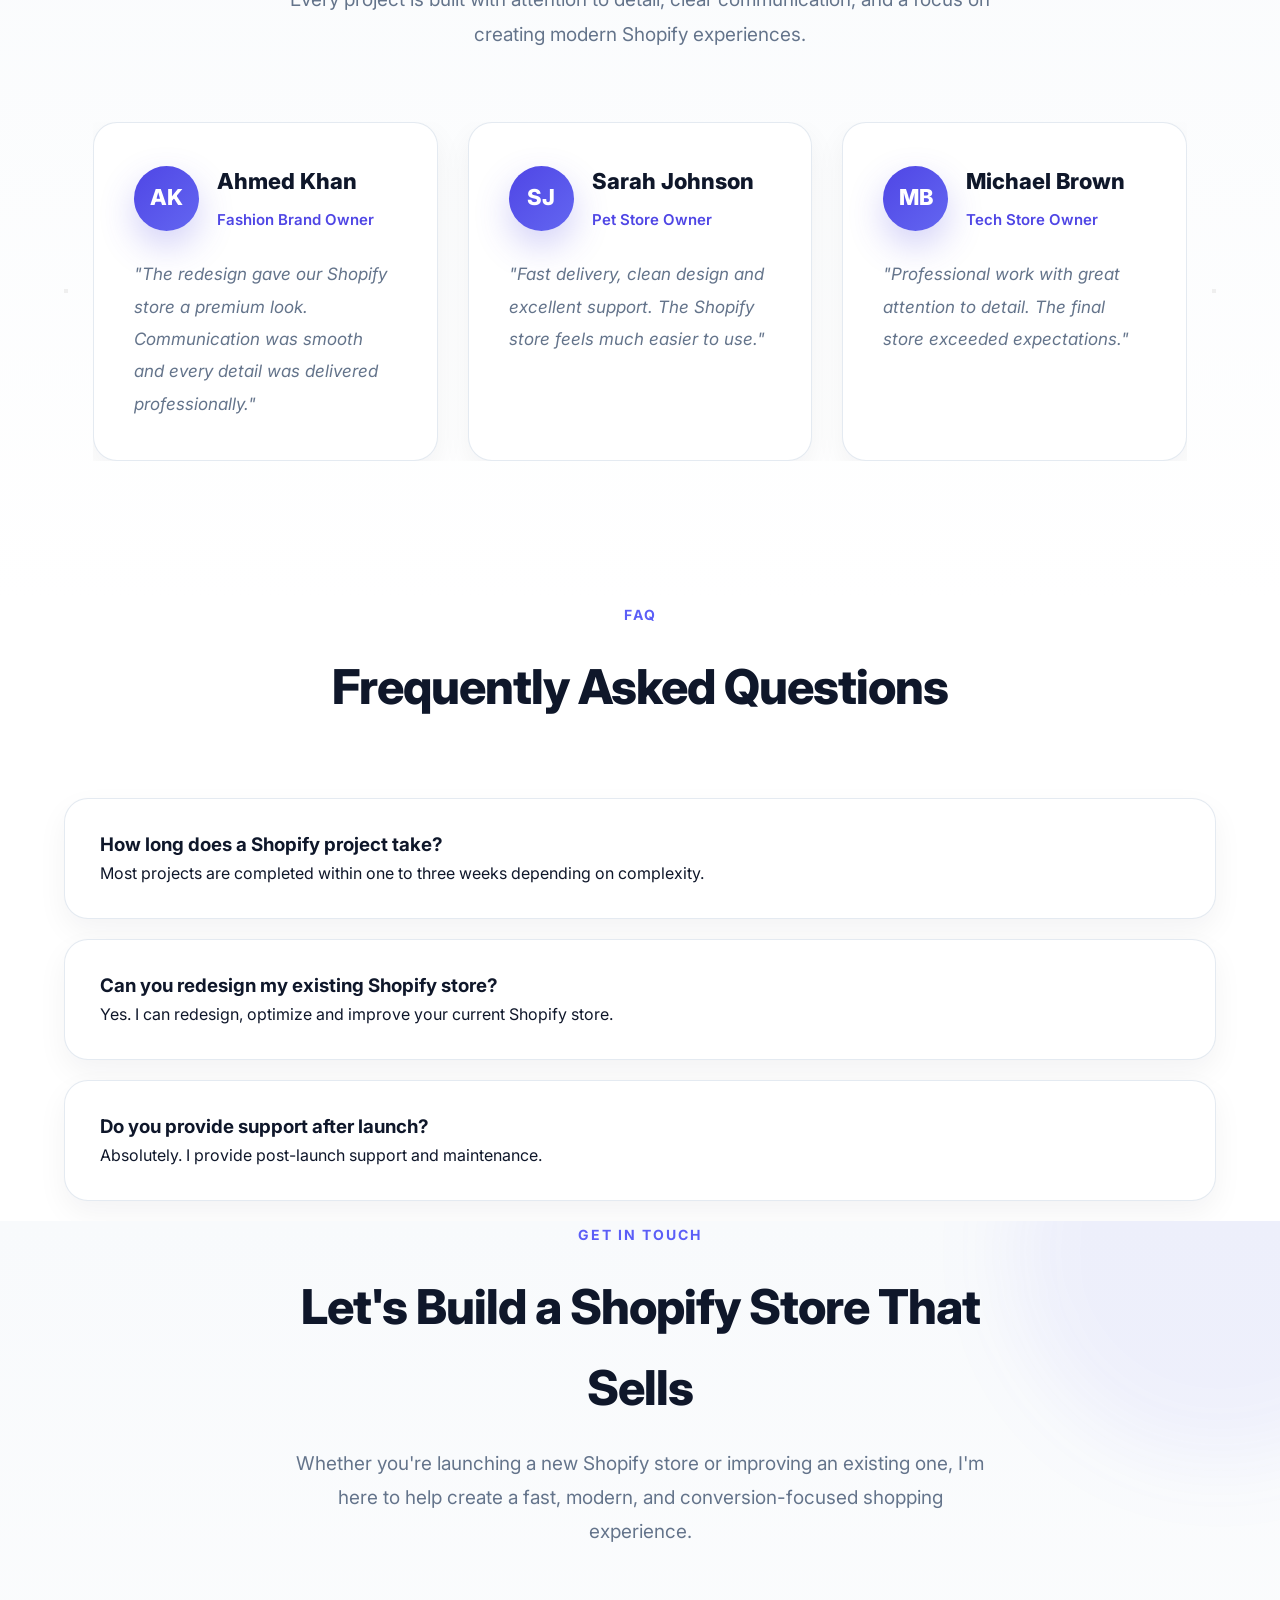
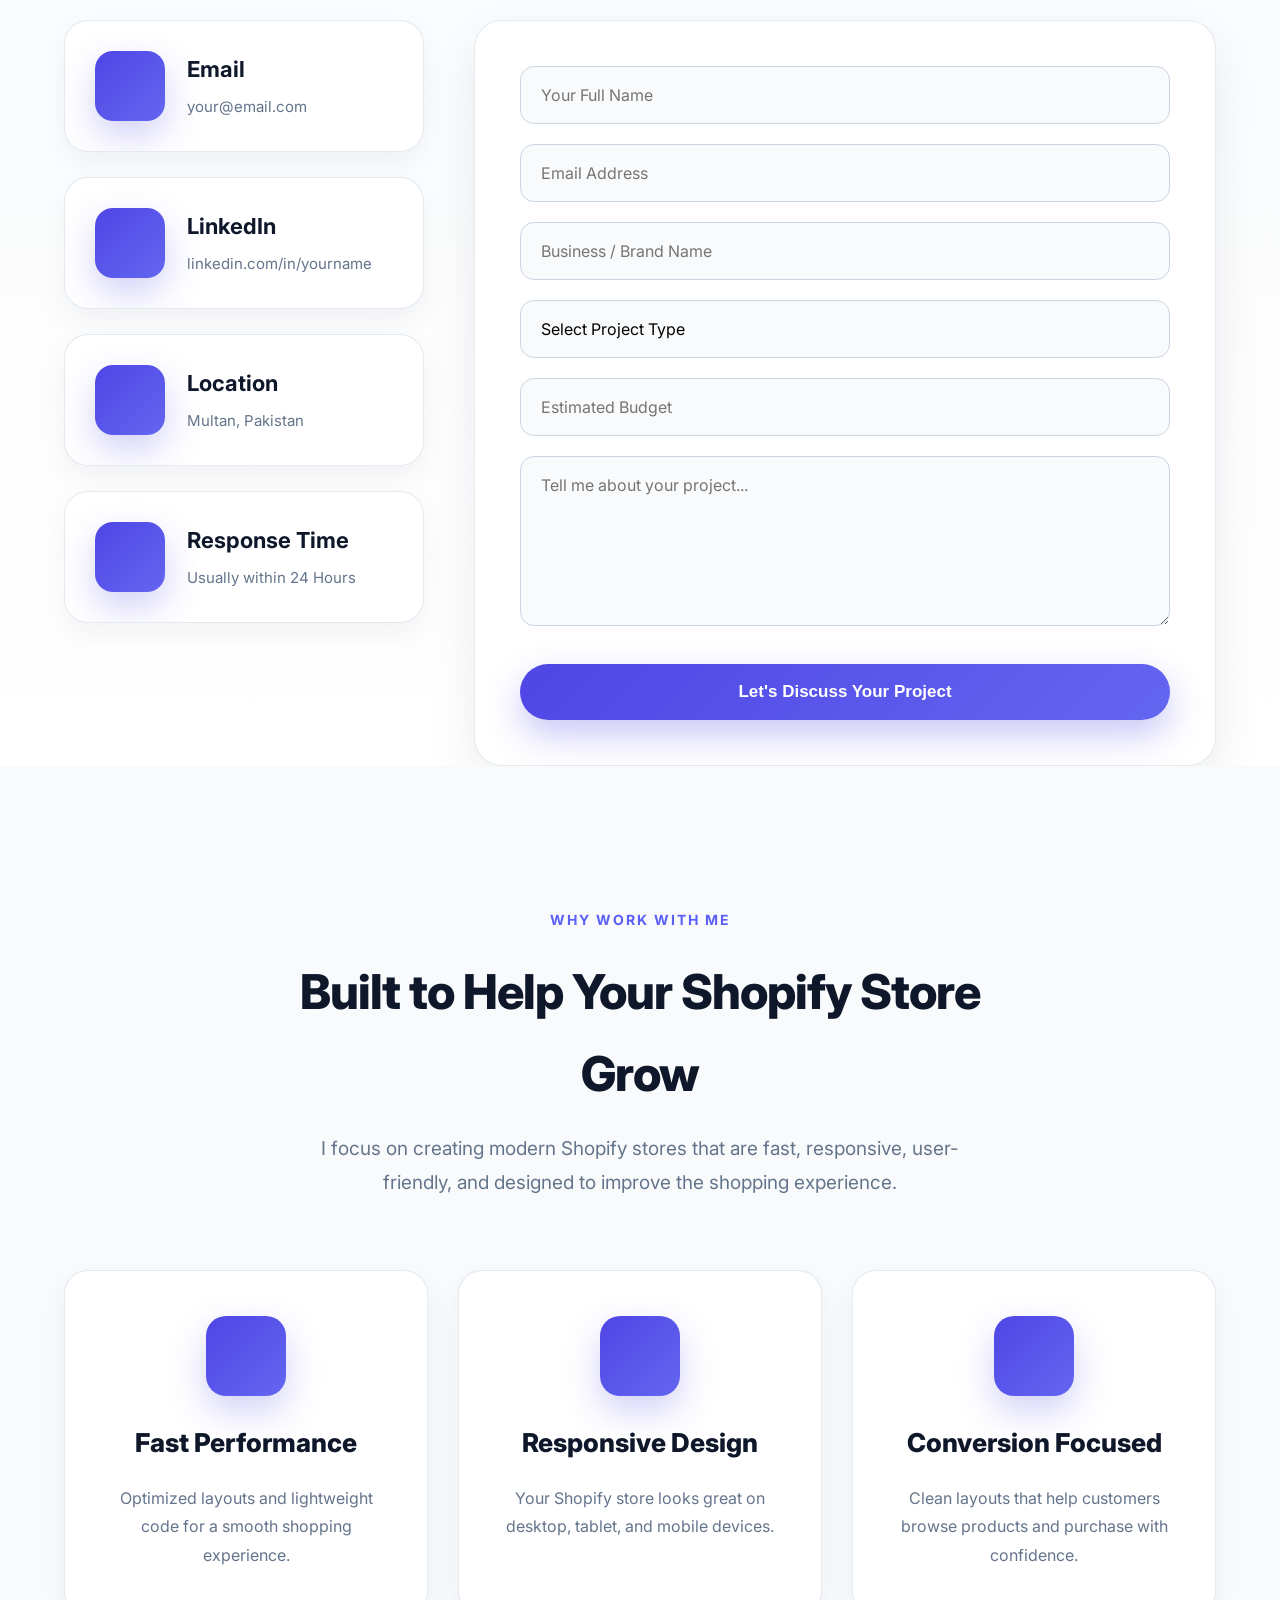
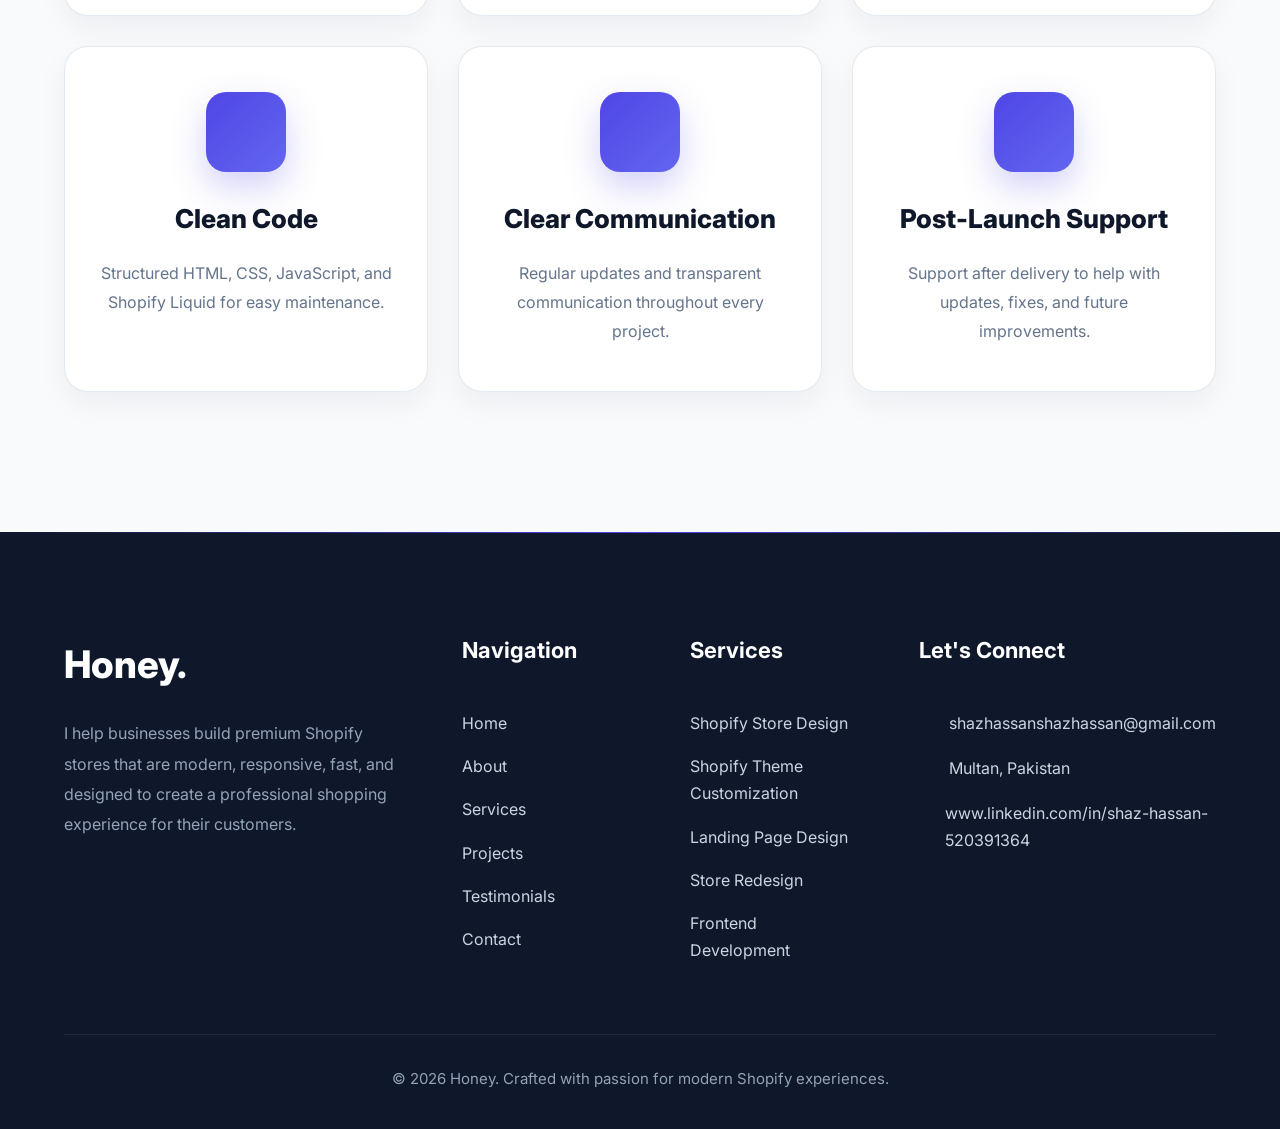
==== commit b846edde: "Update index.html" ====
--- a/index.html
+++ b/index.html
@@ -1120,7 +1120,7 @@
 
                     <i class="fa-solid fa-envelope"></i>
 
-                    your@email.com
+                    shazhassanshazhassan@gmail.com
 
                 </a>
 
@@ -1136,7 +1136,7 @@
 
                     <i class="fa-brands fa-linkedin"></i>
 
-                    LinkedIn
+                    www.linkedin.com/in/shaz-hassan-520391364
 
                 </a>
 
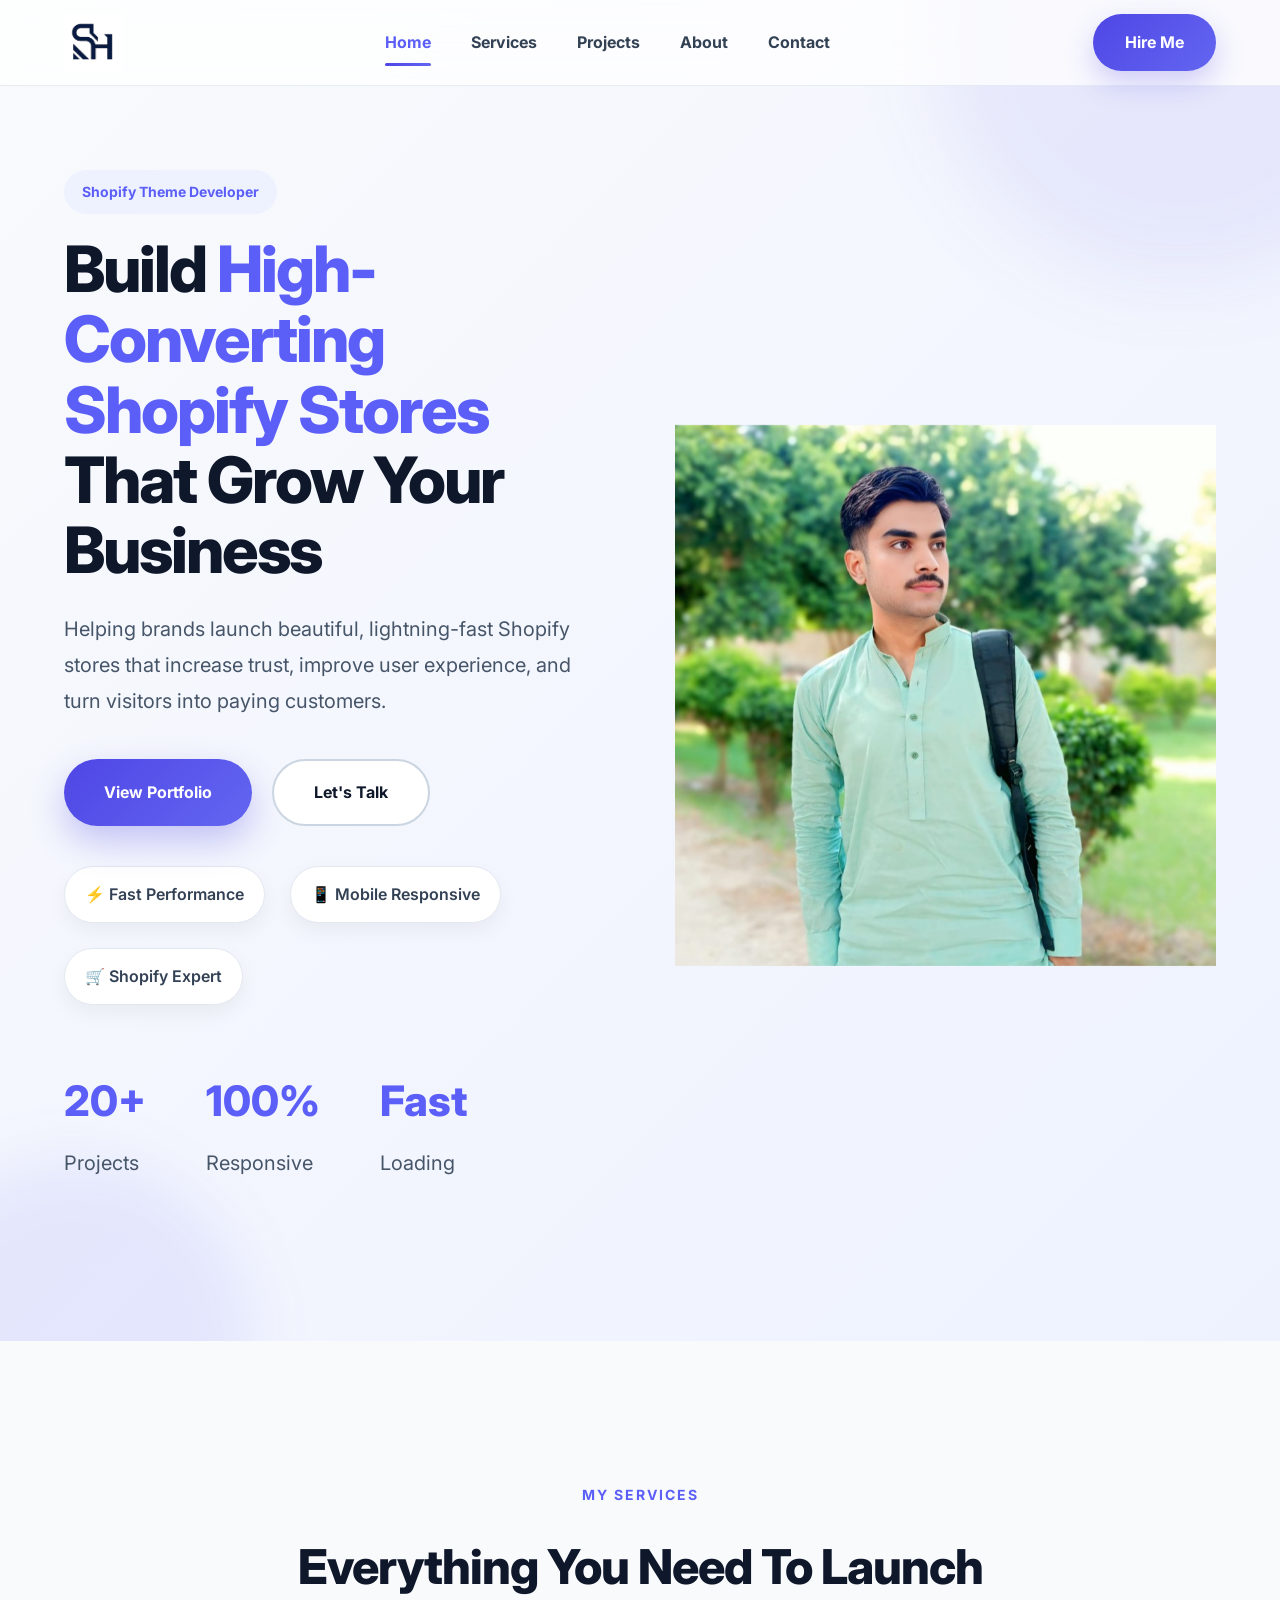
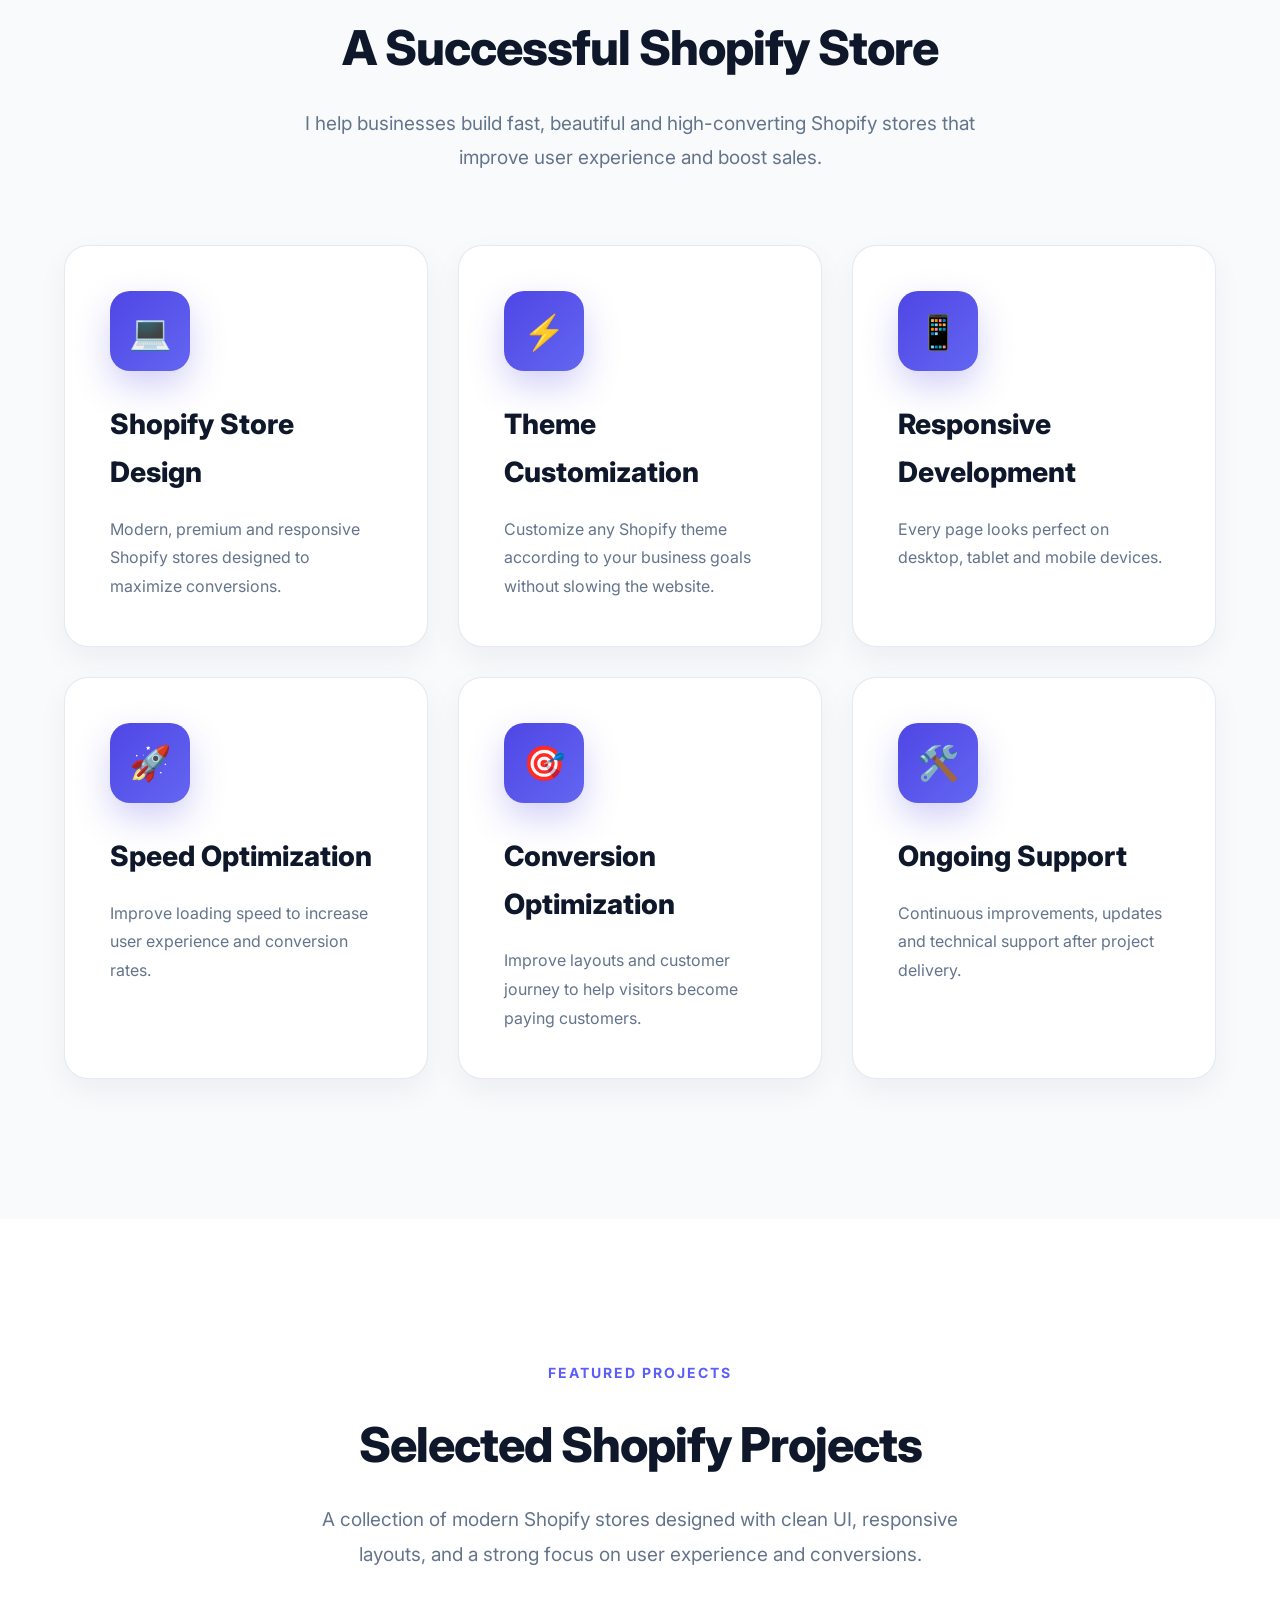
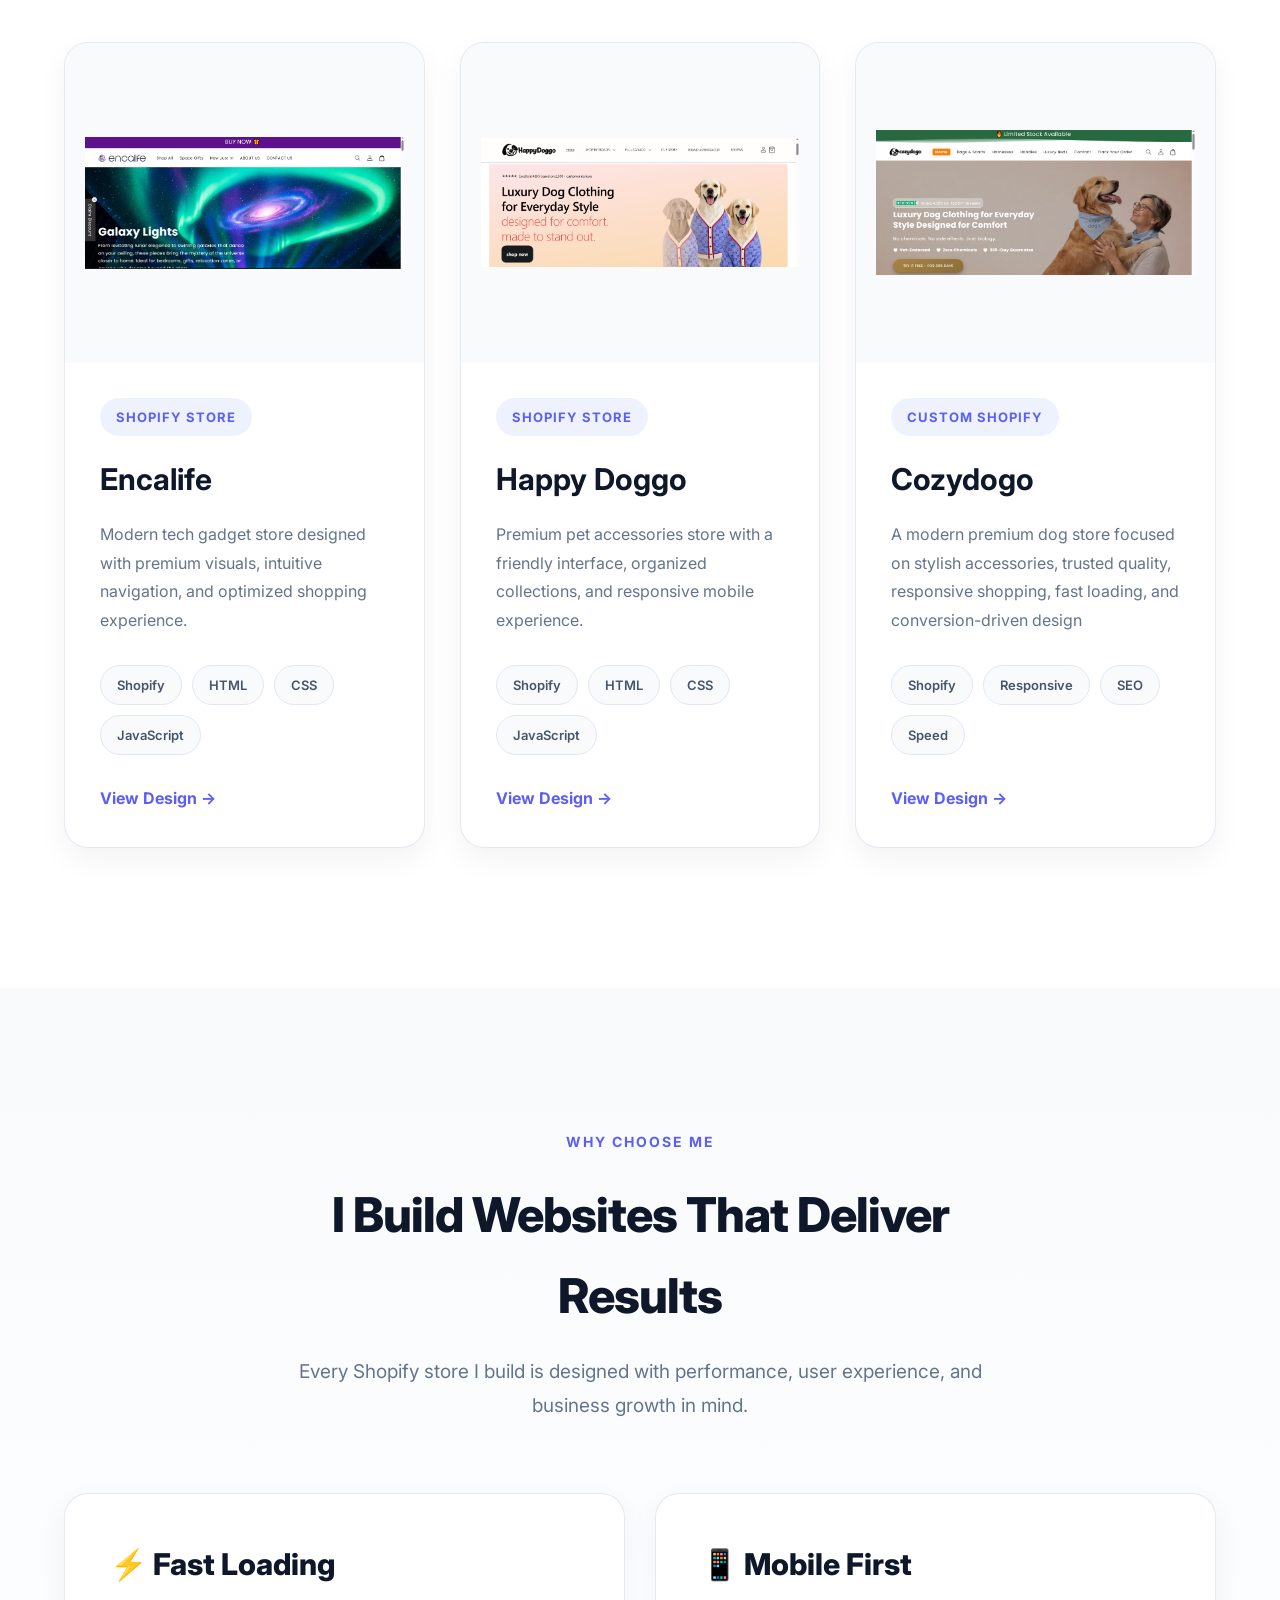
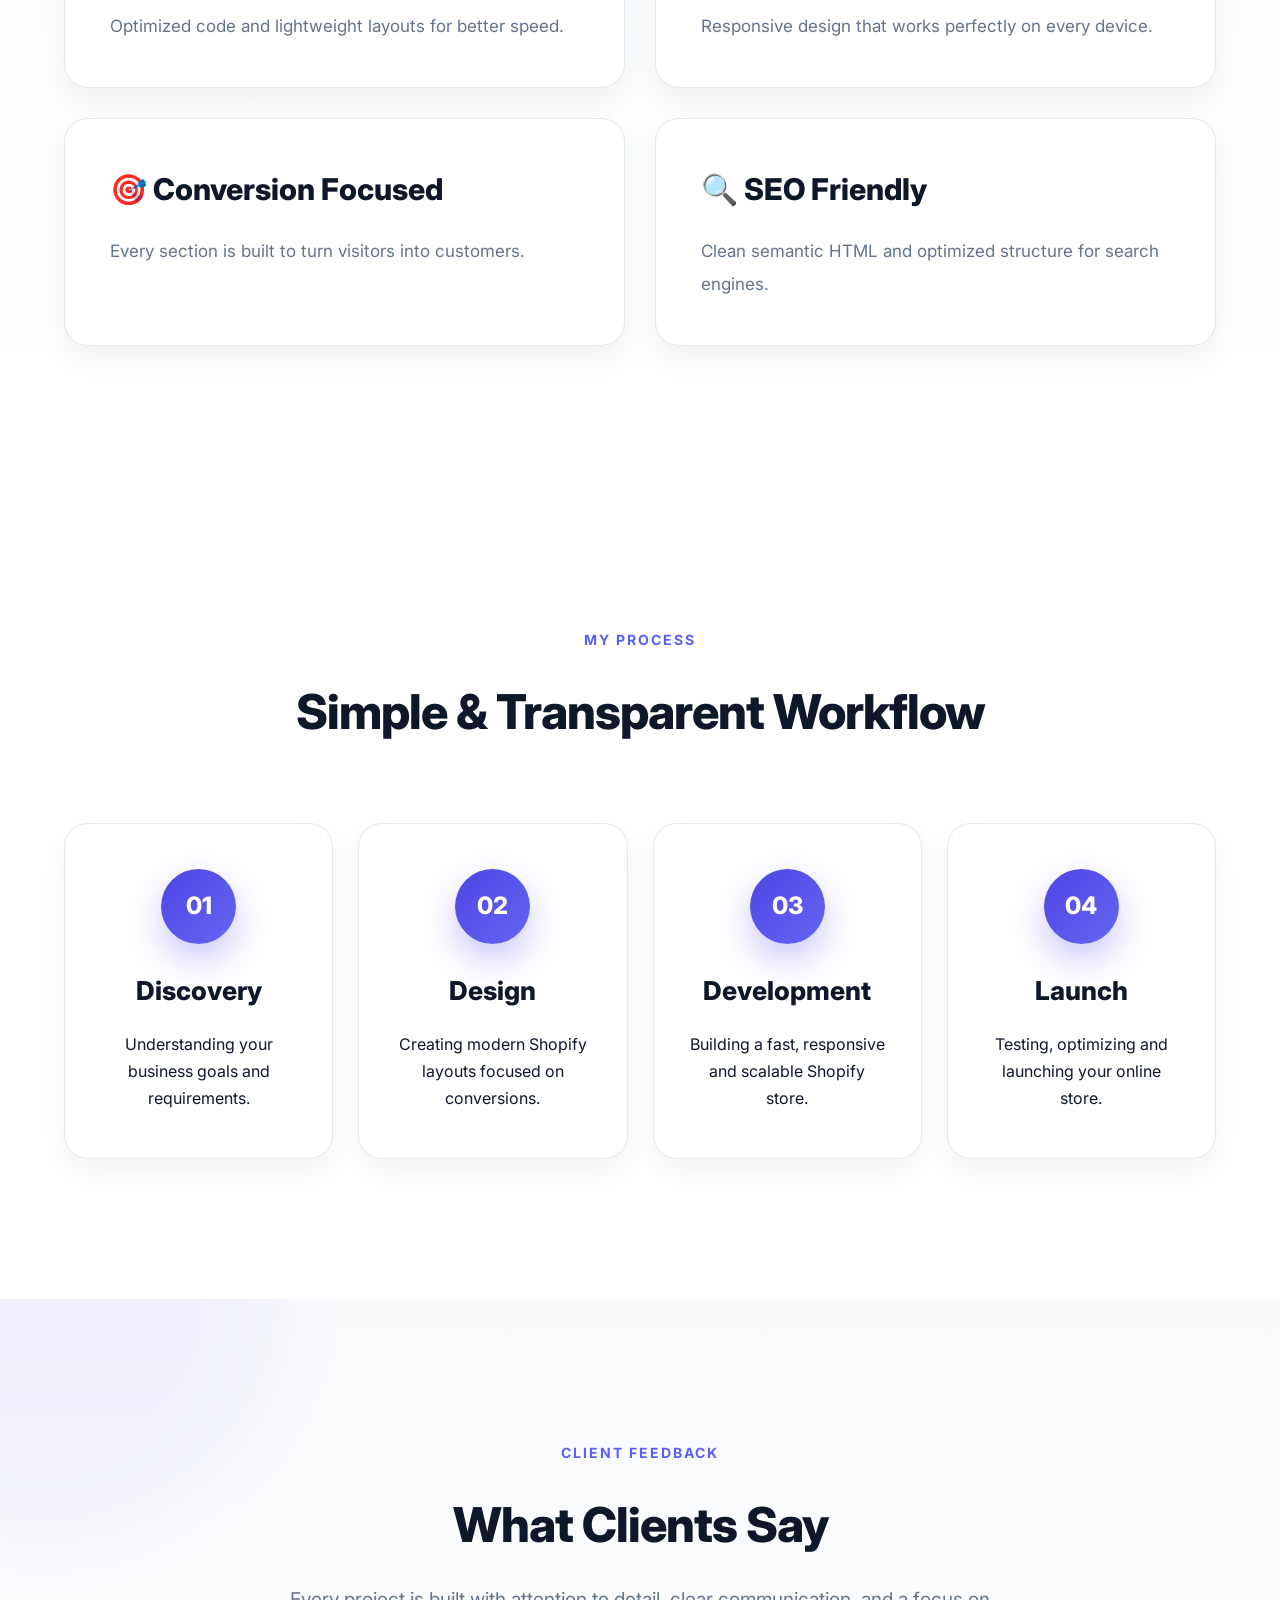
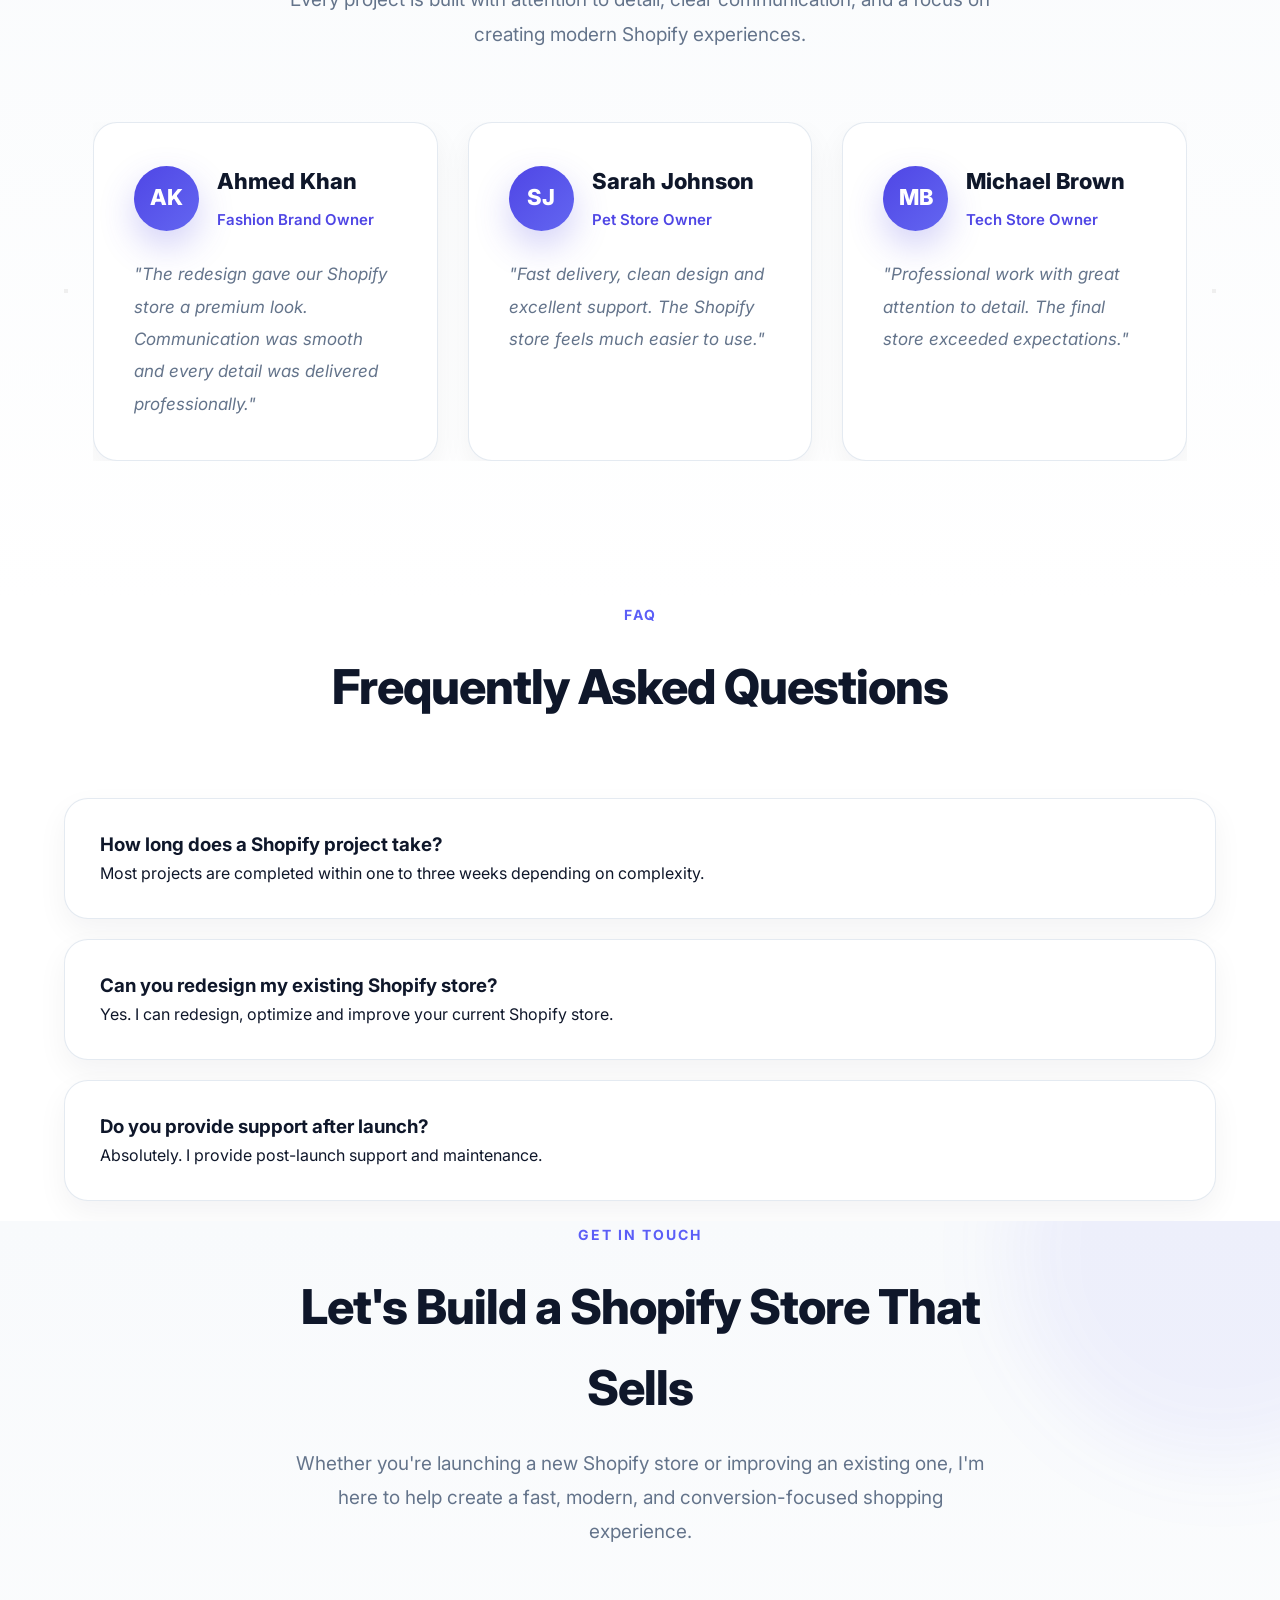
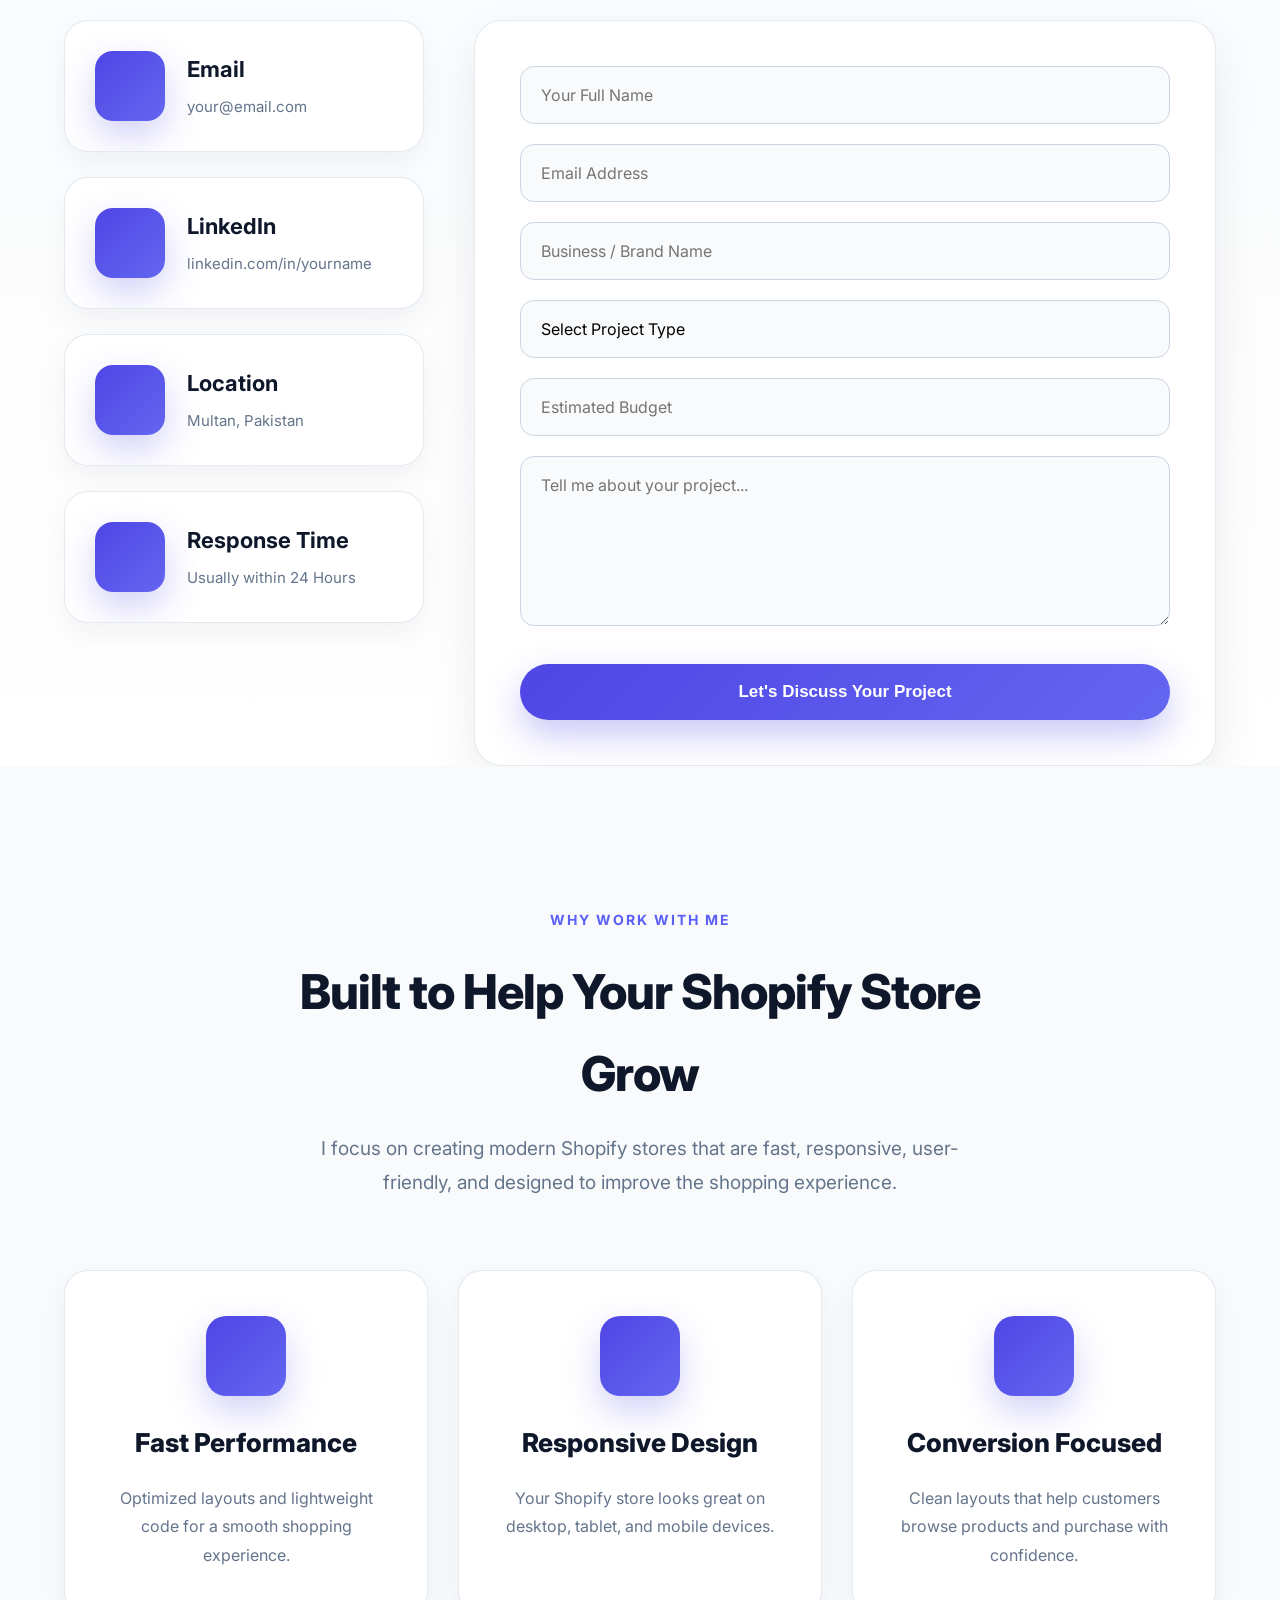
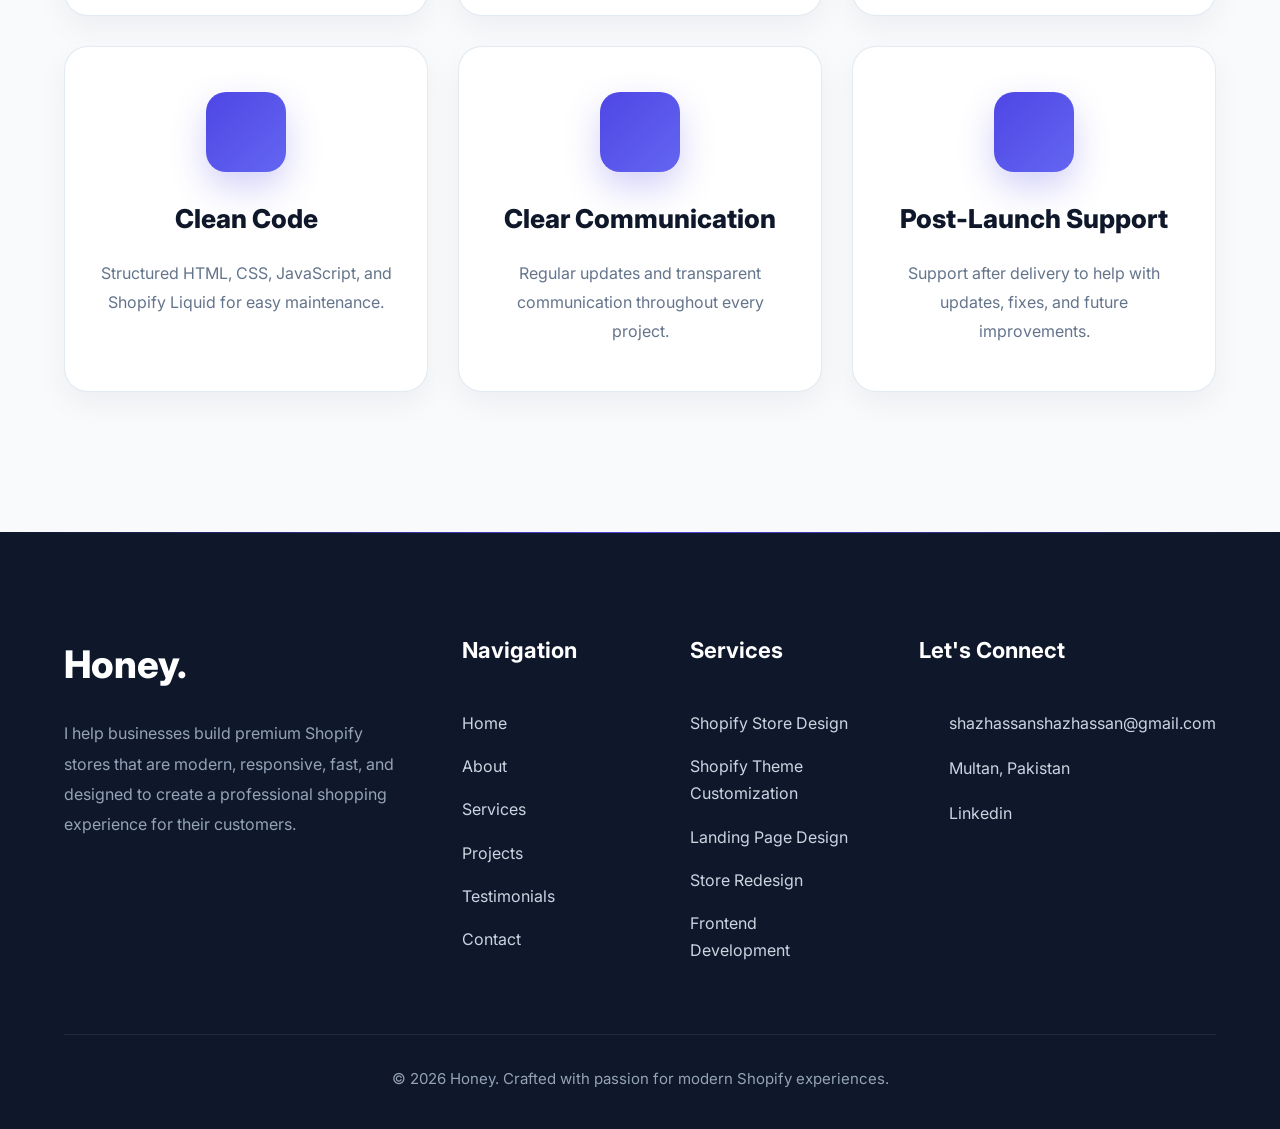
==== commit 175b6101: "Update print statement from 'Hello' to 'Goodbye'" ====
--- a/index.html
+++ b/index.html
@@ -1116,7 +1116,7 @@
 
                 <h3>Let's Connect</h3>
 
-                <a href="mailto:your@email.com">
+                <a href="shazhassanshazhassan@gmail.com">
 
                     <i class="fa-solid fa-envelope"></i>
 
@@ -1132,11 +1132,11 @@
 
                 </p>
 
-                <a href="https://www.linkedin.com/" target="_blank">
+                <a href="https://www.linkedin.com/in/shaz-hassan-520391364/" target="_blank">
 
                     <i class="fa-brands fa-linkedin"></i>
 
-                    www.linkedin.com/in/shaz-hassan-520391364
+                          Linkedin
 
                 </a>
 
